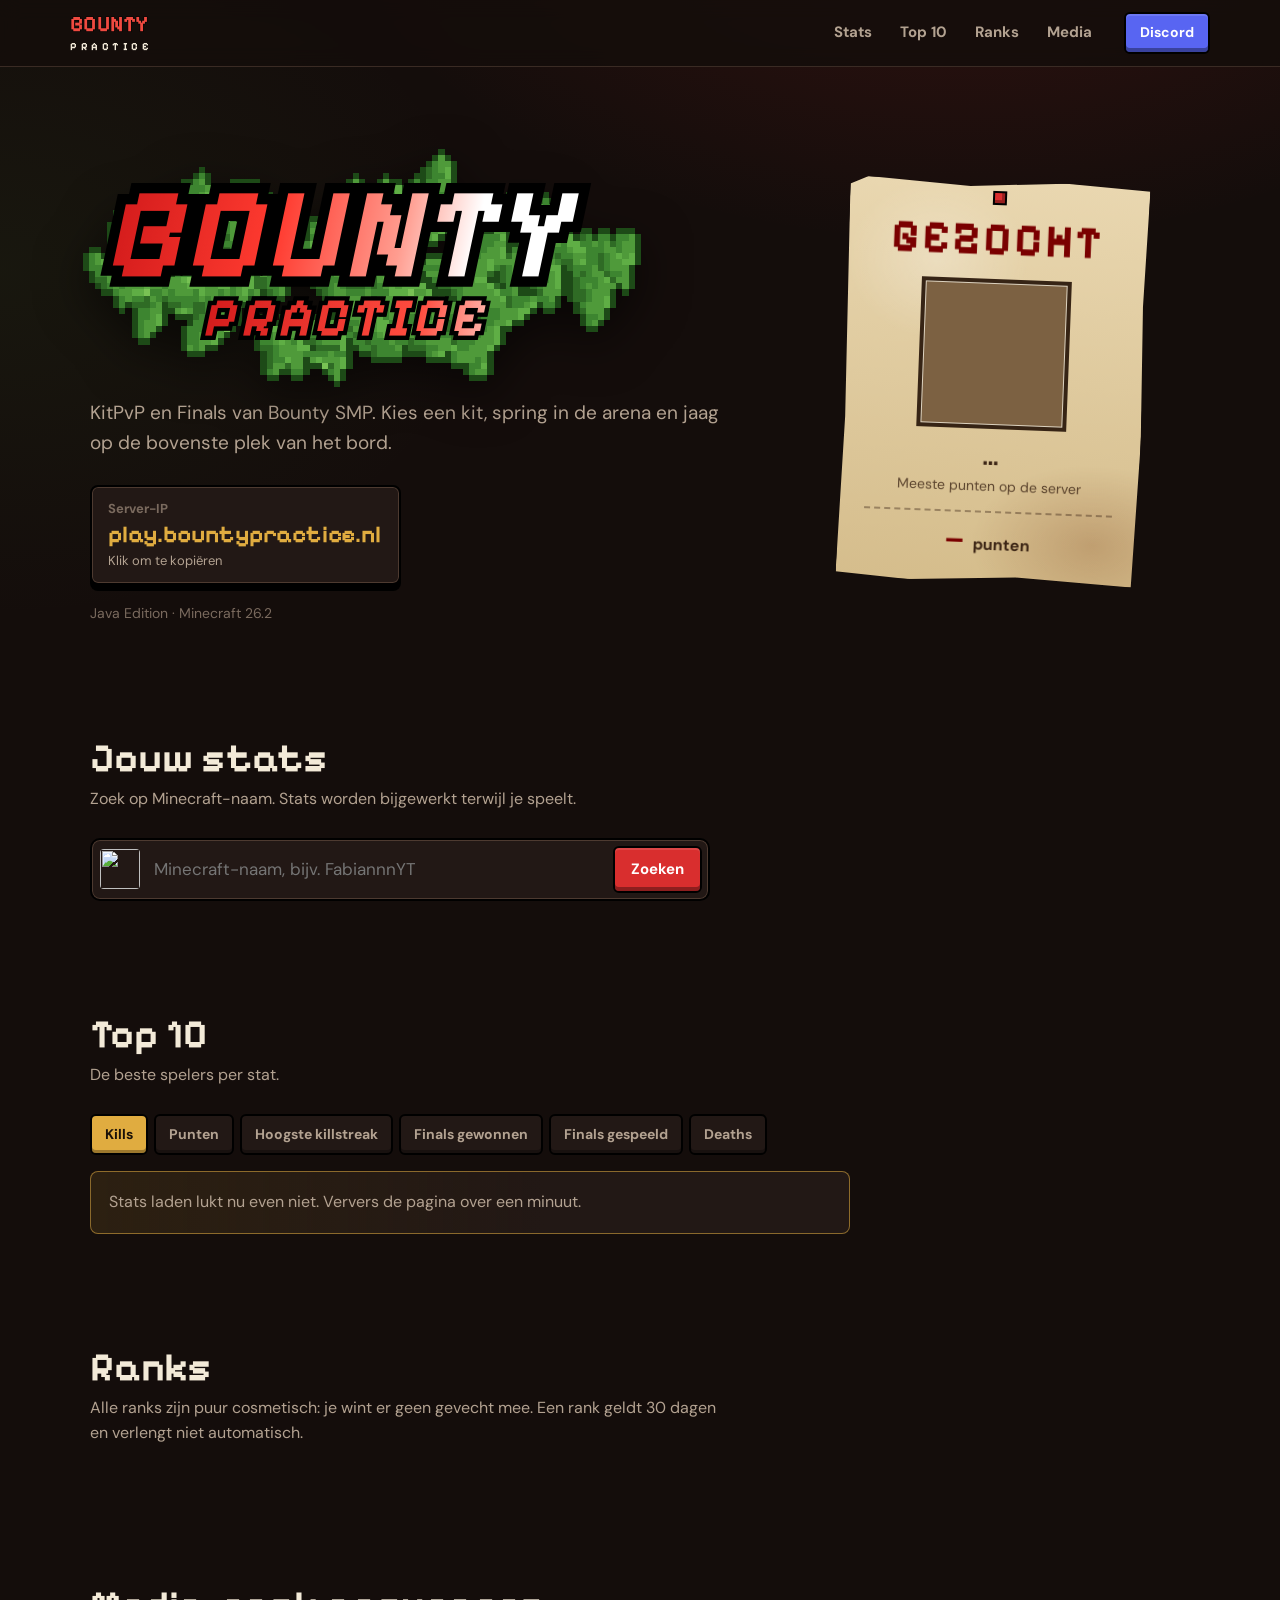
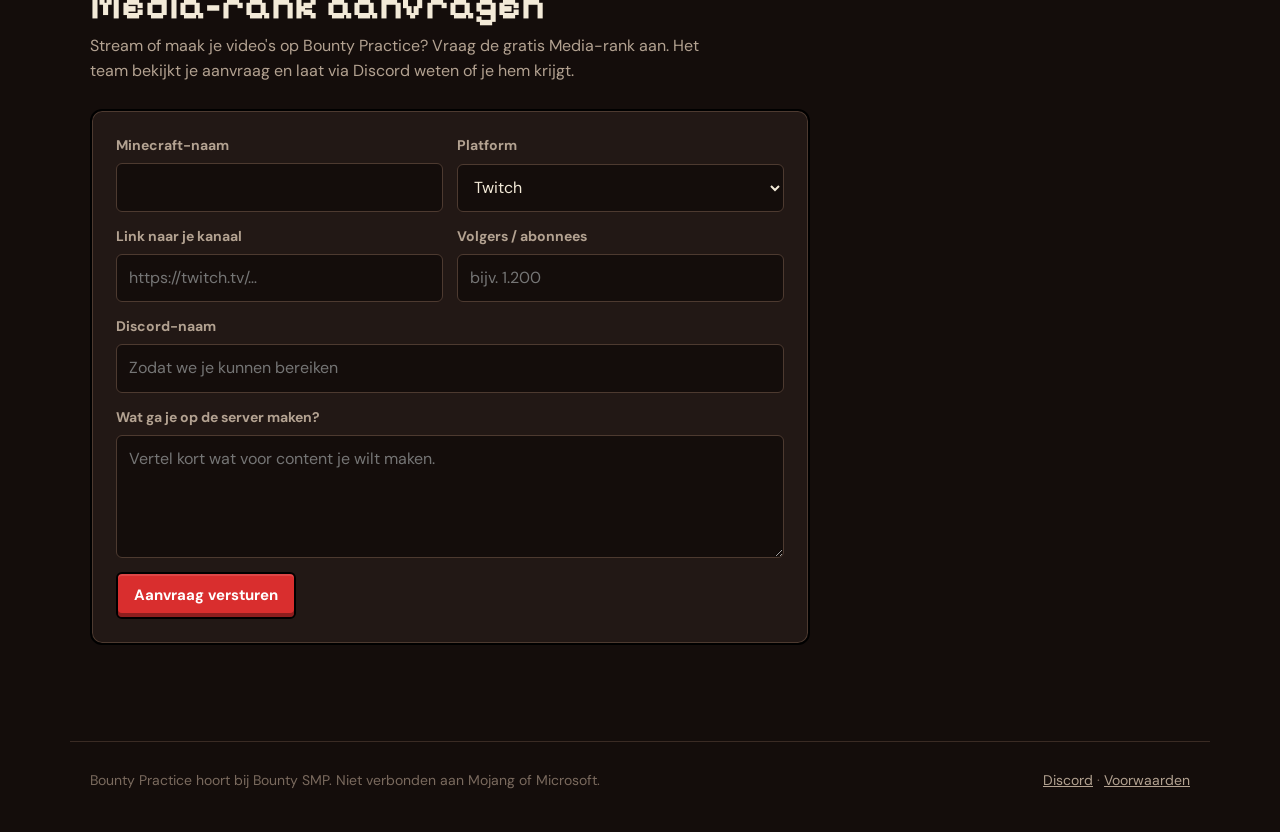
==== index.html @ 5143919d "Bounty Practice website: stats, top 10, ranks (Mollie), media-aanvraag Co-Authored-By: Claude Opus 5" ====
<!DOCTYPE html>
<html lang="nl">
<head>
<meta charset="utf-8">
<meta name="viewport" content="width=device-width, initial-scale=1">
<title>Bounty Practice – KitPvP & Finals</title>
<meta name="description" content="Bounty Practice: de KitPvP- en Finals-server van Bounty SMP. Bekijk je stats, de top 10 en steun de server met een rank.">
<link rel="icon" href="favicon.png">
<link rel="preconnect" href="https://fonts.googleapis.com">
<link rel="preconnect" href="https://fonts.gstatic.com" crossorigin>
<link rel="stylesheet" href="https://fonts.googleapis.com/css2?family=Pixelify+Sans:wght@500;700&family=DM+Sans:opsz,wght@9..40,400;9..40,500;9..40,700&display=swap">
<link rel="stylesheet" href="style.css">
</head>
<body>

<header class="nav">
  <a class="nav-brand" href="#top" aria-label="Bounty Practice, naar boven">
    <span class="mini-logo">Bounty<small>Practice</small></span>
  </a>
  <nav class="nav-links" aria-label="Hoofdmenu">
    <a href="#stats">Stats</a>
    <a href="#top10">Top 10</a>
    <a href="#ranks">Ranks</a>
    <a href="#media">Media</a>
  </nav>
  <a class="btn btn-discord" data-discord href="#" target="_blank" rel="noopener">Discord</a>
</header>

<main id="top">

  <!-- ===== Hero ===== -->
  <section class="hero">
    <div class="hero-text">
      <h1 class="logo" aria-label="Bounty Practice">
        <span class="logo-main"><span class="ls">Bounty</span><span class="lf">Bounty</span></span>
        <span class="logo-sub"><span class="ls">Practice</span><span class="lf">Practice</span></span>
      </h1>
      <p class="lead">KitPvP en Finals van Bounty SMP. Kies een kit, spring in de arena en jaag op de bovenste plek van het bord.</p>

      <div class="ip-row">
        <button class="ip" type="button" data-copy-ip>
          <span class="ip-label">Server-IP</span>
          <span class="ip-value" data-ip>play.bountypractice.nl</span>
          <span class="ip-hint" data-ip-hint>Klik om te kopiëren</span>
        </button>
        <div class="online" data-online hidden><i></i><span></span></div>
      </div>
      <p class="version">Java Edition · Minecraft 26.2</p>
    </div>

    <!-- Gezocht-poster: de nummer 1 op punten -->
    <a class="poster" href="#stats" data-poster aria-label="Nummer 1 op punten">
      <span class="poster-pin" aria-hidden="true"></span>
      <span class="poster-title">Gezocht</span>
      <img class="poster-face" data-poster-face alt="" width="160" height="160">
      <span class="poster-name" data-poster-name>…</span>
      <span class="poster-why">Meeste punten op de server</span>
      <span class="poster-reward"><b data-poster-points>–</b> punten</span>
    </a>
  </section>

  <!-- ===== Stats zoeken ===== -->
  <section class="block" id="stats">
    <div class="block-head">
      <h2>Jouw stats</h2>
      <p>Zoek op Minecraft-naam. Stats worden bijgewerkt terwijl je speelt.</p>
    </div>
    <form class="search" data-search role="search">
      <label class="sr" for="q">Minecraft-naam</label>
      <img class="search-face" data-search-face src="https://mc-heads.net/avatar/MHF_Steve/48" alt="" width="40" height="40">
      <input id="q" name="q" autocomplete="off" spellcheck="false" maxlength="16" placeholder="Minecraft-naam, bijv. FabiannnYT" list="names">
      <datalist id="names"></datalist>
      <button class="btn btn-red" type="submit">Zoeken</button>
    </form>
    <div class="profile" data-profile hidden></div>
  </section>

  <!-- ===== Top 10 ===== -->
  <section class="block" id="top10">
    <div class="block-head">
      <h2>Top 10</h2>
      <p>De beste spelers per stat.</p>
    </div>
    <div class="tabs" role="tablist" aria-label="Kies een stat" data-tabs></div>
    <ol class="board" data-board aria-live="polite"></ol>
  </section>

  <!-- ===== Ranks ===== -->
  <section class="block" id="ranks">
    <div class="block-head">
      <h2>Ranks</h2>
      <p>Alle ranks zijn puur cosmetisch: je wint er geen gevecht mee. Een rank geldt 30 dagen en verlengt niet automatisch.</p>
    </div>
    <div class="ranks" data-ranks></div>
  </section>

  <!-- ===== Media ===== -->
  <section class="block media" id="media">
    <div class="block-head">
      <h2>Media-rank aanvragen</h2>
      <p>Stream of maak je video's op Bounty Practice? Vraag de gratis Media-rank aan. Het team bekijkt je aanvraag en laat via Discord weten of je hem krijgt.</p>
    </div>
    <form class="form" data-media novalidate>
      <div class="row">
        <label>Minecraft-naam<input name="mc_name" required maxlength="16" pattern="[A-Za-z0-9_]{3,16}" autocomplete="off"></label>
        <label>Platform
          <select name="platform" required>
            <option>Twitch</option><option>YouTube</option><option>TikTok</option><option>Kick</option><option>Anders</option>
          </select>
        </label>
      </div>
      <div class="row">
        <label>Link naar je kanaal<input name="channel_url" type="url" required placeholder="https://twitch.tv/…"></label>
        <label>Volgers / abonnees<input name="followers" maxlength="40" placeholder="bijv. 1.200"></label>
      </div>
      <label>Discord-naam<input name="discord" maxlength="60" placeholder="Zodat we je kunnen bereiken"></label>
      <label>Wat ga je op de server maken?<textarea name="motivation" rows="4" maxlength="1500" placeholder="Vertel kort wat voor content je wilt maken."></textarea></label>
      <div class="form-foot">
        <button class="btn btn-red" type="submit">Aanvraag versturen</button>
        <p class="form-msg" data-media-msg role="status"></p>
      </div>
    </form>
  </section>

</main>

<footer class="foot">
  <p>Bounty Practice hoort bij Bounty SMP. Niet verbonden aan Mojang of Microsoft.</p>
  <p><a data-discord href="#" target="_blank" rel="noopener">Discord</a> · <a href="voorwaarden.html">Voorwaarden</a></p>
</footer>

<!-- Koop-venster -->
<dialog class="buy" data-buy>
  <form method="dialog" class="buy-inner" data-buy-form>
    <button class="x" value="cancel" aria-label="Sluiten" formnovalidate>×</button>
    <p class="buy-rank" data-buy-rank></p>
    <p class="buy-price" data-buy-price></p>
    <label>Je Minecraft-naam
      <input name="mc" required maxlength="16" pattern="[A-Za-z0-9_]{3,16}" autocomplete="off" spellcheck="false">
    </label>
    <img class="buy-face" data-buy-face alt="" width="64" height="64">
    <label class="check"><input type="checkbox" name="ok" required> Ik ga akkoord met de <a href="voorwaarden.html" target="_blank">voorwaarden</a></label>
    <button class="btn btn-red wide" type="submit" value="pay" data-buy-go>Betalen</button>
    <p class="form-msg" data-buy-msg role="status"></p>
    <p class="buy-note">Je betaalt veilig via Mollie (iDEAL, Bancontact, creditcard of PayPal). Je rank komt binnen een paar minuten in-game.</p>
  </form>
</dialog>

<script src="config.js"></script>
<script src="app.js"></script>
</body>
</html>
---- style.css ----
:root{
  --night:#140d0b; --night2:#1b1210; --panel:#221815; --panel2:#2b1f1b; --line:#3a2b24; --line2:#4d3a30;
  --bone:#f3ead8; --muted:#b3a291; --faint:#7a6a5e;
  --blood:#d92e2e; --blood2:#ef4a40; --deep:#7a0000;
  --gold:#e0ac40; --leaf:#4f9a3a; --leaf2:#2f6b25;
  --parch:#e9d7b0; --parch2:#d5bd8c; --ink:#3b2414;
  --f-pix:"Pixelify Sans",ui-monospace,monospace; --f:"DM Sans",system-ui,sans-serif;
}
*{box-sizing:border-box}
html{scroll-behavior:smooth;scroll-padding-top:80px}
@media (prefers-reduced-motion:reduce){html{scroll-behavior:auto}*{animation:none!important;transition:none!important}}
body{margin:0;background:var(--night);color:var(--bone);font:16px/1.55 var(--f);
  background-image:
    radial-gradient(900px 520px at 75% -120px,rgba(217,46,46,.16),transparent 70%),
    radial-gradient(700px 500px at 0% 30%,rgba(79,154,58,.07),transparent 70%);
  background-attachment:fixed}
a{color:inherit}
img{display:block}
button,input,select,textarea{font:inherit;color:inherit}
button{cursor:pointer}
:focus-visible{outline:2px solid var(--gold);outline-offset:3px}
.sr{position:absolute;width:1px;height:1px;overflow:hidden;clip:rect(0 0 0 0)}
[hidden]{display:none!important}

/* ---------- Knoppen ---------- */
.btn{display:inline-flex;align-items:center;justify-content:center;gap:8px;border:2px solid #000;border-radius:6px;padding:10px 16px;font-weight:700;font-size:15px;text-decoration:none;background:var(--panel2);box-shadow:inset 0 -4px 0 rgba(0,0,0,.35),inset 0 2px 0 rgba(255,255,255,.12);transition:filter .12s,transform .05s}
.btn:hover{filter:brightness(1.12)}
.btn:active{transform:translateY(2px);box-shadow:inset 0 -2px 0 rgba(0,0,0,.35)}
.btn:disabled{opacity:.55;cursor:default;filter:none}
.btn-red{background:var(--blood);color:#fff}
.btn-discord{background:#5865f2;color:#fff;padding:8px 14px;font-size:14px}
.btn.wide{width:100%}

/* ---------- Navigatie ---------- */
.nav{position:sticky;top:0;z-index:20;display:flex;align-items:center;gap:20px;padding:12px max(20px,calc((100vw - 1140px)/2));background:rgba(20,13,11,.86);backdrop-filter:blur(10px);border-bottom:1px solid var(--line)}
.nav-brand{text-decoration:none;margin-right:auto}
.mini-logo{font:700 22px/1 var(--f-pix);text-transform:uppercase;color:var(--blood2);letter-spacing:.02em;-webkit-text-stroke:1px #000;paint-order:stroke}
.mini-logo small{display:block;font-size:11px;color:var(--bone);letter-spacing:.32em;margin-top:2px;-webkit-text-stroke:0}
.mini-logo-img{height:38px;width:auto;image-rendering:pixelated}
.nav-links{display:flex;gap:4px}
.nav-links a{text-decoration:none;color:var(--muted);font-weight:700;font-size:15px;padding:8px 12px;border-radius:6px}
.nav-links a:hover{color:var(--bone);background:var(--panel)}
@media (max-width:680px){.nav-links{display:none}}

/* ---------- Hero ---------- */
.hero{max-width:1140px;margin:0 auto;padding:72px 20px 56px;display:grid;grid-template-columns:1.25fr .75fr;gap:48px;align-items:center}
@media (max-width:860px){.hero{grid-template-columns:1fr;padding-top:40px}}

.logo{position:relative;display:inline-block;margin:10px 0 26px;padding:28px 40px 30px 22px;line-height:.9;isolation:isolate}
.logo-img{max-width:min(100%,560px);height:auto;filter:drop-shadow(0 18px 40px rgba(217,46,46,.25))}
.logo::before{content:"";position:absolute;inset:-4% -5% -8% -6%;z-index:-2;background:url(bush.svg) no-repeat center/100% 100%;image-rendering:pixelated;filter:drop-shadow(0 14px 24px rgba(0,0,0,.55))}
.logo-main,.logo-sub{display:grid;font-family:var(--f-pix);font-weight:700;text-transform:uppercase;transform:skewX(-12deg)}
.logo-main>span,.logo-sub>span{grid-area:1/1}
.logo-main{font-size:clamp(64px,11vw,128px);letter-spacing:.02em}
.logo-sub{font-size:clamp(28px,4.6vw,54px);letter-spacing:.08em;margin:2px 0 0 20%;width:max-content}
.logo .ls{color:#000;-webkit-text-stroke:.16em #000;text-shadow:.07em .07em 0 #000}
.logo .lf{background:linear-gradient(90deg,#d41c1c 0%,#ff3b30 35%,#ff9d90 62%,#ffffff 78%);-webkit-background-clip:text;background-clip:text;color:transparent}
.logo-sub .lf{background:linear-gradient(90deg,#d41c1c,#ff4d40 75%,#ffb8ae);-webkit-background-clip:text;background-clip:text}
@media (max-width:520px){.logo{padding:20px 22px 22px 12px}}

.lead{font-size:19px;color:var(--muted);max-width:34em;margin:0 0 28px}

.ip-row{display:flex;align-items:center;gap:18px;flex-wrap:wrap}
.ip{display:grid;grid-template-columns:auto;text-align:left;gap:2px;background:var(--panel);border:2px solid #000;border-radius:8px;padding:12px 18px 12px 16px;box-shadow:inset 0 0 0 1px var(--line2),0 6px 0 #000;transition:transform .08s}
.ip:hover{transform:translateY(-2px)}
.ip:active{transform:translateY(2px)}
.ip-label{font-size:13px;color:var(--faint);font-weight:700}
.ip-value{font:700 24px/1.15 var(--f-pix);color:var(--gold)}
.ip-hint{font-size:13px;color:var(--muted)}
.ip.copied .ip-hint{color:#7fd36b}
.online{display:flex;align-items:center;gap:8px;color:var(--muted);font-weight:500}
.online i{width:10px;height:10px;background:#5fd35a;box-shadow:0 0 0 3px rgba(95,211,90,.2)}
.version{margin:18px 0 0;font-size:14px;color:var(--faint)}

/* Gezocht-poster: het ene opvallende element */
.poster{position:relative;justify-self:center;width:min(100%,300px);display:flex;flex-direction:column;align-items:center;text-decoration:none;color:var(--ink);
  padding:30px 26px 24px;background:
    radial-gradient(closest-side at 30% 20%,rgba(255,255,255,.25),transparent),
    radial-gradient(120px 80px at 85% 90%,rgba(122,60,20,.25),transparent),
    linear-gradient(var(--parch),var(--parch2));
  clip-path:polygon(0 2%,6% 0,40% 1.5%,72% 0,100% 1.2%,99% 30%,100% 64%,98.5% 100%,60% 98.6%,24% 100%,0 98.8%,1.2% 60%);
  transform:rotate(2.2deg);filter:drop-shadow(0 22px 30px rgba(0,0,0,.55));transition:transform .25s}
.poster:hover{transform:rotate(0deg) scale(1.02)}
.poster-pin{position:absolute;top:10px;width:14px;height:14px;background:var(--blood);border:2px solid #000;box-shadow:inset -3px -3px 0 rgba(0,0,0,.3)}
.poster-title{font:700 46px/1 var(--f-pix);text-transform:uppercase;letter-spacing:.06em;color:var(--deep);margin-top:6px}
.poster-face{width:150px;height:150px;margin:16px 0 14px;image-rendering:pixelated;border:4px solid var(--ink);background:#7a5a3a;filter:sepia(.35) contrast(1.05)}
.poster-name{font:700 26px/1.1 var(--f-pix);text-align:center;word-break:break-all}
.poster-why{font-size:14px;margin-top:4px;opacity:.8}
.poster-reward{margin-top:14px;padding-top:12px;border-top:2px dashed rgba(59,36,20,.4);width:100%;text-align:center;font-weight:700}
.poster-reward b{font:700 30px/1 var(--f-pix);color:var(--deep);margin-right:4px}

/* ---------- Secties ---------- */
.block{max-width:1140px;margin:0 auto;padding:56px 20px}
.block-head{max-width:640px;margin-bottom:26px}
.block-head h2{font:700 40px/1.05 var(--f-pix);margin:0 0 8px}
.block-head p{margin:0;color:var(--muted)}

/* Zoeken */
.search{display:flex;align-items:center;gap:10px;max-width:620px;background:var(--panel);border:2px solid #000;border-radius:10px;padding:6px 6px 6px 8px;box-shadow:inset 0 0 0 1px var(--line2)}
.search:focus-within{box-shadow:inset 0 0 0 1px var(--gold)}
.search-face{width:40px;height:40px;image-rendering:pixelated;border-radius:4px}
.search input{flex:1;min-width:0;border:0;background:none;outline:none;font-size:17px;padding:10px 4px}

/* Profiel */
.profile{margin-top:22px;display:grid;grid-template-columns:auto 1fr;gap:28px;background:linear-gradient(var(--panel2),var(--panel));border:2px solid #000;border-radius:12px;padding:26px;box-shadow:inset 0 0 0 1px var(--line2)}
@media (max-width:640px){.profile{grid-template-columns:1fr;justify-items:center;text-align:center}}
.profile-body{width:120px;height:auto;image-rendering:pixelated;filter:drop-shadow(0 10px 18px rgba(0,0,0,.5))}
.profile h3{font:700 34px/1.1 var(--f-pix);margin:0}
.profile-meta{color:var(--muted);font-size:14px;margin:4px 0 18px}
.rank-tag{display:inline-block;font:700 14px/1 var(--f-pix);padding:5px 8px;border:2px solid #000;border-radius:4px;color:#000;margin-left:8px;vertical-align:middle}
.stat-grid{display:grid;grid-template-columns:repeat(auto-fill,minmax(150px,1fr));gap:10px}
.stat{background:var(--night2);border:1px solid var(--line);border-radius:8px;padding:12px 14px}
.stat b{display:block;font:700 28px/1.1 var(--f-pix);color:var(--bone)}
.stat span{font-size:13.5px;color:var(--muted)}
.stat.hl b{color:var(--gold)}
.notfound{margin-top:18px;color:var(--muted)}

/* Top 10 */
.tabs{display:flex;flex-wrap:wrap;gap:6px;margin-bottom:16px}
.tab{border:2px solid #000;background:var(--panel);color:var(--muted);border-radius:6px;padding:8px 13px;font-weight:700;font-size:14px;box-shadow:inset 0 -3px 0 rgba(0,0,0,.3)}
.tab[aria-selected="true"]{background:var(--gold);color:#1a1108}
.board{list-style:none;margin:0;padding:0;display:grid;gap:6px;max-width:760px}
.board li{display:grid;grid-template-columns:44px 40px 1fr auto;align-items:center;gap:14px;background:var(--panel);border:1px solid var(--line);border-radius:8px;padding:8px 16px 8px 10px;cursor:pointer}
.board li:hover{border-color:var(--line2);background:var(--panel2)}
.board .pos{font:700 22px/1 var(--f-pix);text-align:center;color:var(--faint)}
.board li:nth-child(1) .pos{color:var(--gold)}
.board li:nth-child(2) .pos{color:#c9c9c9}
.board li:nth-child(3) .pos{color:#c6814a}
.board li:nth-child(1){border-color:rgba(224,172,64,.55);background:linear-gradient(90deg,rgba(224,172,64,.12),var(--panel) 60%)}
.board img{width:40px;height:40px;image-rendering:pixelated;border-radius:4px}
.board .nm{font-weight:700;overflow:hidden;text-overflow:ellipsis;white-space:nowrap}
.board .val{font:700 22px/1 var(--f-pix);color:var(--bone)}
.board .empty{display:block;cursor:default;color:var(--muted);padding:18px}

/* Ranks */
.ranks{display:grid;grid-template-columns:repeat(auto-fit,minmax(210px,1fr));gap:14px}
.rank{--c:var(--gold);position:relative;display:flex;flex-direction:column;background:var(--panel);border:2px solid #000;border-radius:10px;padding:20px 18px 18px;box-shadow:inset 0 4px 0 var(--c),inset 0 0 0 1px var(--line2)}
.rank h3{font:700 28px/1 var(--f-pix);margin:4px 0 6px;color:var(--c)}
.rank .price{font-weight:700;margin-bottom:14px}
.rank .price b{font:700 30px/1 var(--f-pix);color:var(--bone)}
.rank .price small{color:var(--muted);font-weight:500}
.rank ul{list-style:none;padding:0;margin:0 0 18px;display:grid;gap:7px;font-size:14.5px;color:var(--muted);flex:1}
.rank li{padding-left:18px;position:relative}
.rank li::before{content:"";position:absolute;left:0;top:.55em;width:7px;height:7px;background:var(--c)}
.rank .btn{width:100%}
.rank.free .btn{background:var(--panel2);color:var(--bone)}

/* Formulier */
.form{max-width:720px;display:grid;gap:14px;background:var(--panel);border:2px solid #000;border-radius:12px;padding:24px;box-shadow:inset 0 0 0 1px var(--line2)}
.form .row{display:grid;grid-template-columns:1fr 1fr;gap:14px}
@media (max-width:600px){.form .row{grid-template-columns:1fr}}
.form label,.buy label{display:grid;gap:6px;font-weight:700;font-size:14px;color:var(--muted)}
.form input,.form select,.form textarea,.buy input:not([type=checkbox]){width:100%;background:var(--night);border:1px solid var(--line2);border-radius:6px;padding:11px 12px;font-weight:400;font-size:16px;color:var(--bone);outline:none}
.form input:focus,.form select:focus,.form textarea:focus,.buy input:focus{border-color:var(--gold)}
.form textarea{resize:vertical}
.form-foot{display:flex;align-items:center;gap:16px;flex-wrap:wrap}
.form-msg{margin:0;font-size:14.5px;color:var(--muted)}
.form-msg.ok{color:#7fd36b}
.form-msg.bad{color:#ff8a7a}

/* Koop-venster */
.buy{border:0;padding:0;background:none;color:var(--bone);max-width:400px;width:calc(100% - 32px)}
.buy::backdrop{background:rgba(10,6,5,.75);backdrop-filter:blur(3px)}
.buy-inner{position:relative;display:grid;gap:14px;background:linear-gradient(var(--panel2),var(--panel));border:2px solid #000;border-radius:12px;padding:26px 24px 20px;box-shadow:inset 0 4px 0 var(--c,var(--gold)),0 30px 80px rgba(0,0,0,.6)}
.buy .x{position:absolute;top:8px;right:10px;border:0;background:none;font-size:28px;color:var(--muted);line-height:1;padding:4px 8px}
.buy-rank{font:700 32px/1 var(--f-pix);margin:0;color:var(--c,var(--gold))}
.buy-price{margin:-6px 0 0;color:var(--muted)}
.buy-face{width:64px;height:64px;image-rendering:pixelated;justify-self:center;border-radius:4px}
.buy .check{display:flex;align-items:center;gap:8px;font-weight:500}
.buy .check a{color:var(--gold)}
.buy-note{margin:0;font-size:13px;color:var(--faint)}

/* Footer */
.foot{max-width:1140px;margin:40px auto 0;padding:28px 20px 40px;border-top:1px solid var(--line);color:var(--faint);font-size:14px;display:flex;justify-content:space-between;gap:12px;flex-wrap:wrap}
.foot p{margin:0}
.foot a{color:var(--muted)}

/* Losse pagina's */
.page{max-width:680px;margin:0 auto;padding:60px 20px}
.page h1{font:700 44px/1.05 var(--f-pix);margin:0 0 14px}
.page h2{font:700 24px/1.2 var(--f-pix);margin:28px 0 8px}
.page p,.page li{color:var(--muted)}
.result{background:var(--panel);border:2px solid #000;border-radius:12px;padding:26px;box-shadow:inset 0 0 0 1px var(--line2);text-align:center}
.result img{margin:0 auto 14px;image-rendering:pixelated}

/* Cijfers in DM Sans: leesbaarder dan pixelcijfers (5/S, 2/Z) */
.board .val,.stat b,.poster-reward b,.rank .price b{font-family:var(--f);font-weight:700;font-variant-numeric:tabular-nums;letter-spacing:-.01em}
.board .val{font-size:20px}
.stat b{font-size:26px}
.ranks{grid-template-columns:repeat(auto-fit,minmax(200px,1fr))}
.rank .price small{display:block;margin-top:4px}
.rank ul{align-content:start}
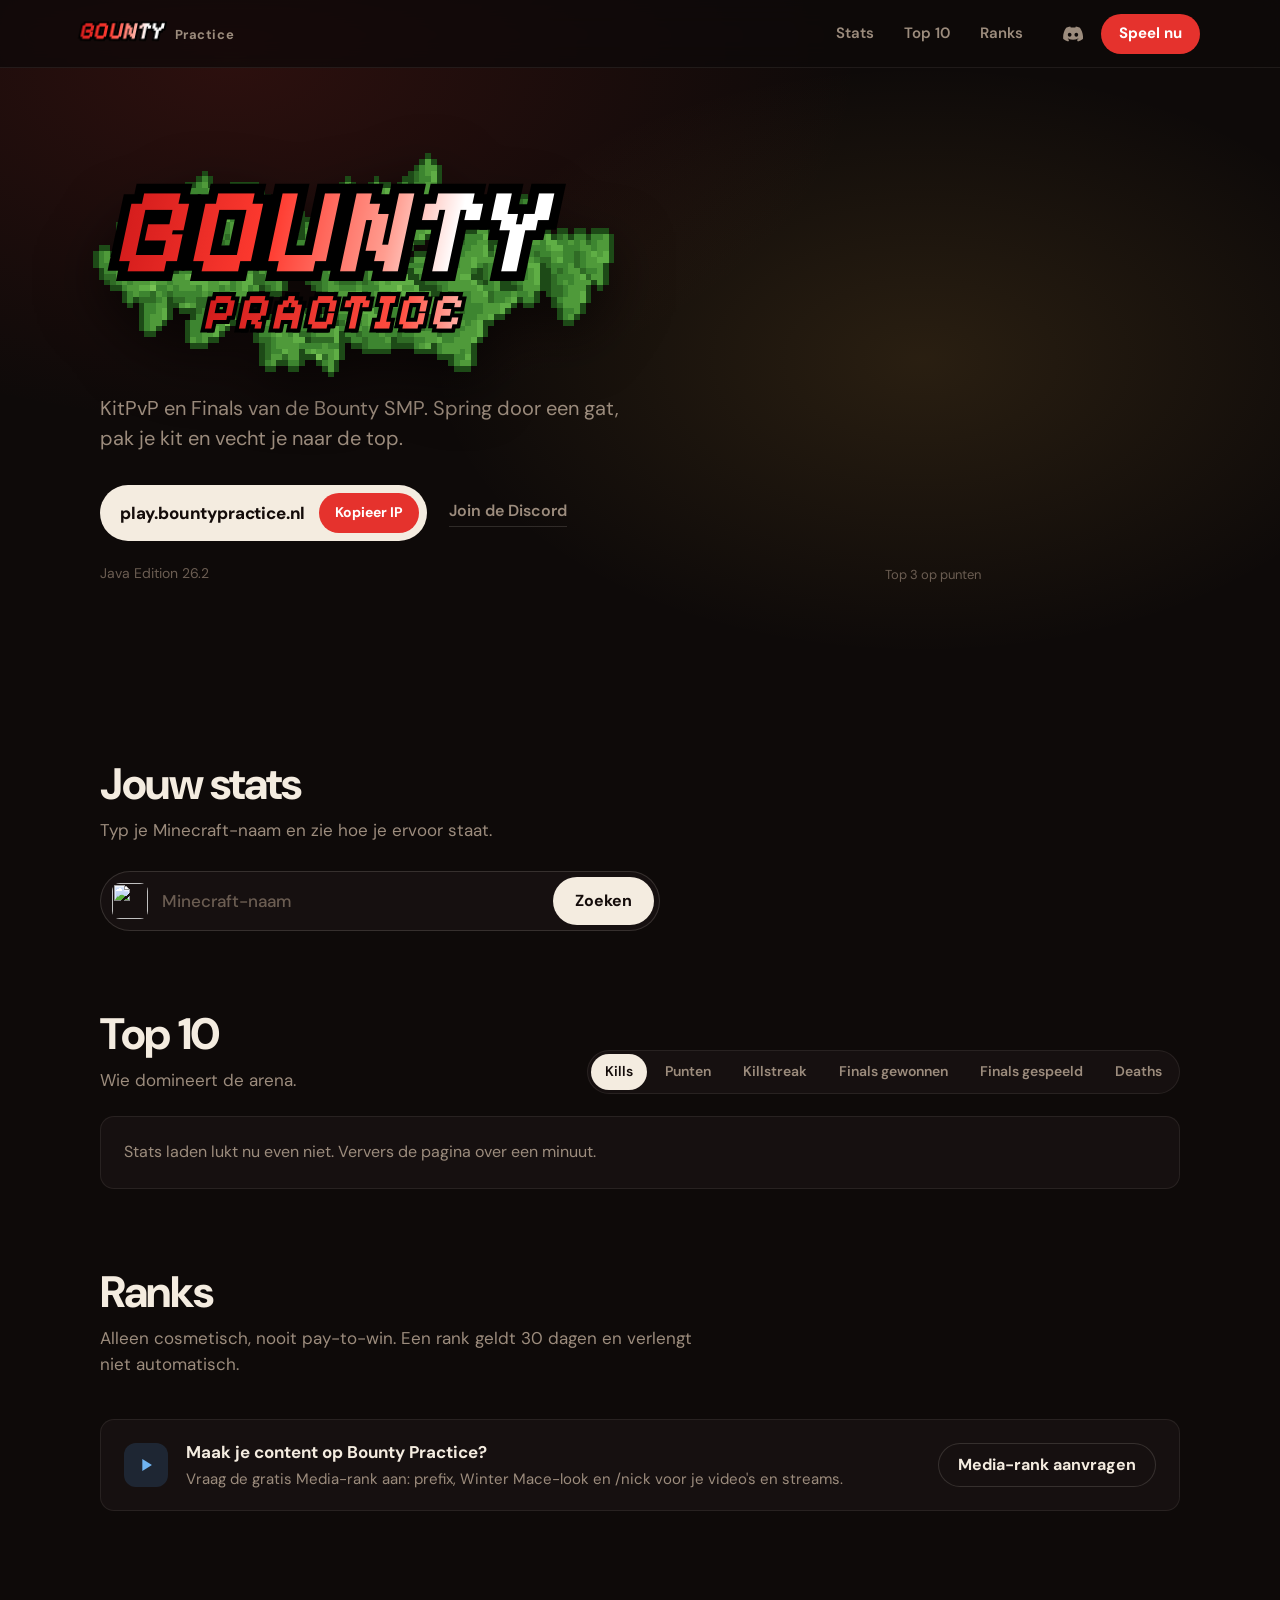
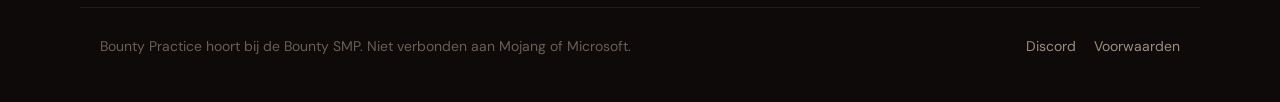
==== commit 9ddf0519: "Rework: clean look, top 3-podium, doelwit en welkom terug Co-Authored-By: Claude Opus 5.5 <noreply@a" ====
--- a/index.html
+++ b/index.html
@@ -5,144 +5,146 @@
 <meta name="viewport" content="width=device-width, initial-scale=1">
 <title>Bounty Practice – KitPvP & Finals</title>
 <meta name="description" content="Bounty Practice: de KitPvP- en Finals-server van Bounty SMP. Bekijk je stats, de top 10 en steun de server met een rank.">
+<meta name="theme-color" content="#0e0a09">
 <link rel="icon" href="favicon.png">
 <link rel="preconnect" href="https://fonts.googleapis.com">
 <link rel="preconnect" href="https://fonts.gstatic.com" crossorigin>
-<link rel="stylesheet" href="https://fonts.googleapis.com/css2?family=Pixelify+Sans:wght@500;700&family=DM+Sans:opsz,wght@9..40,400;9..40,500;9..40,700&display=swap">
+<link rel="stylesheet" href="https://fonts.googleapis.com/css2?family=Pixelify+Sans:wght@700&family=DM+Sans:opsz,wght@9..40,400;9..40,500;9..40,600;9..40,700;9..40,800&display=swap">
 <link rel="stylesheet" href="style.css">
 </head>
 <body>
 
 <header class="nav">
   <a class="nav-brand" href="#top" aria-label="Bounty Practice, naar boven">
-    <span class="mini-logo">Bounty<small>Practice</small></span>
+    <span class="wordmark"><span class="ls">Bounty</span><span class="lf">Bounty</span></span>
+    <span class="nav-sub">Practice</span>
   </a>
   <nav class="nav-links" aria-label="Hoofdmenu">
     <a href="#stats">Stats</a>
     <a href="#top10">Top 10</a>
     <a href="#ranks">Ranks</a>
-    <a href="#media">Media</a>
   </nav>
-  <a class="btn btn-discord" data-discord href="#" target="_blank" rel="noopener">Discord</a>
+  <a class="nav-discord" data-discord href="#" target="_blank" rel="noopener" aria-label="Discord">
+    <svg viewBox="0 0 24 24" width="20" height="20" aria-hidden="true"><path fill="currentColor" d="M20.3 4.4A19.6 19.6 0 0 0 15.4 3l-.6 1.3a18 18 0 0 0-5.5 0L8.7 3a19.6 19.6 0 0 0-4.9 1.5C.7 9.1-.2 13.6.3 18a19.8 19.8 0 0 0 6 3l1.3-2.1a12.8 12.8 0 0 1-2-1l.5-.4a14 14 0 0 0 12 0l.5.4-2 1 1.3 2.1a19.7 19.7 0 0 0 6-3c.6-5.1-.9-9.6-3.6-13.6ZM8 15.3c-1.2 0-2.2-1.1-2.2-2.4S6.8 10.5 8 10.5s2.2 1.1 2.2 2.4-1 2.4-2.2 2.4Zm8 0c-1.2 0-2.2-1.1-2.2-2.4s1-2.4 2.2-2.4 2.2 1.1 2.2 2.4-1 2.4-2.2 2.4Z"/></svg>
+  </a>
+  <button class="nav-play" type="button" data-copy-ip>Speel nu</button>
 </header>
 
 <main id="top">
 
-  <!-- ===== Hero ===== -->
+  <!-- Hero -->
   <section class="hero">
-    <div class="hero-text">
+    <div class="hero-copy">
+      <a class="welcome" data-welcome href="#stats" hidden></a>
       <h1 class="logo" aria-label="Bounty Practice">
         <span class="logo-main"><span class="ls">Bounty</span><span class="lf">Bounty</span></span>
         <span class="logo-sub"><span class="ls">Practice</span><span class="lf">Practice</span></span>
       </h1>
-      <p class="lead">KitPvP en Finals van Bounty SMP. Kies een kit, spring in de arena en jaag op de bovenste plek van het bord.</p>
-
-      <div class="ip-row">
+      <p class="lead">KitPvP en Finals van de Bounty SMP. Spring door een gat, pak je kit en vecht je naar de top.</p>
+      <div class="cta">
         <button class="ip" type="button" data-copy-ip>
-          <span class="ip-label">Server-IP</span>
           <span class="ip-value" data-ip>play.bountypractice.nl</span>
-          <span class="ip-hint" data-ip-hint>Klik om te kopiëren</span>
+          <span class="ip-action" data-ip-hint>Kopieer IP</span>
         </button>
-        <div class="online" data-online hidden><i></i><span></span></div>
+        <a class="link-discord" data-discord href="#" target="_blank" rel="noopener">Join de Discord</a>
       </div>
-      <p class="version">Java Edition · Minecraft 26.2</p>
+      <p class="meta"><span class="online" data-online hidden><i></i><span></span> ·</span> Java Edition 26.2</p>
     </div>
 
-    <!-- Gezocht-poster: de nummer 1 op punten -->
-    <a class="poster" href="#stats" data-poster aria-label="Nummer 1 op punten">
-      <span class="poster-pin" aria-hidden="true"></span>
-      <span class="poster-title">Gezocht</span>
-      <img class="poster-face" data-poster-face alt="" width="160" height="160">
-      <span class="poster-name" data-poster-name>…</span>
-      <span class="poster-why">Meeste punten op de server</span>
-      <span class="poster-reward"><b data-poster-points>–</b> punten</span>
-    </a>
+    <figure class="podium" aria-label="Top 3 op punten">
+      <ol data-podium></ol>
+      <figcaption>Top 3 op punten</figcaption>
+    </figure>
   </section>
 
-  <!-- ===== Stats zoeken ===== -->
-  <section class="block" id="stats">
-    <div class="block-head">
-      <h2>Jouw stats</h2>
-      <p>Zoek op Minecraft-naam. Stats worden bijgewerkt terwijl je speelt.</p>
-    </div>
+  <!-- Stats -->
+  <section class="section" id="stats">
+    <h2>Jouw stats</h2>
+    <p class="sub">Typ je Minecraft-naam en zie hoe je ervoor staat.</p>
     <form class="search" data-search role="search">
       <label class="sr" for="q">Minecraft-naam</label>
-      <img class="search-face" data-search-face src="https://mc-heads.net/avatar/MHF_Steve/48" alt="" width="40" height="40">
-      <input id="q" name="q" autocomplete="off" spellcheck="false" maxlength="16" placeholder="Minecraft-naam, bijv. FabiannnYT" list="names">
+      <img class="search-face" data-search-face src="https://mc-heads.net/avatar/MHF_Steve/48" alt="" width="36" height="36">
+      <input id="q" name="q" autocomplete="off" spellcheck="false" maxlength="16" placeholder="Minecraft-naam" list="names">
       <datalist id="names"></datalist>
-      <button class="btn btn-red" type="submit">Zoeken</button>
+      <button type="submit">Zoeken</button>
     </form>
     <div class="profile" data-profile hidden></div>
   </section>
 
-  <!-- ===== Top 10 ===== -->
-  <section class="block" id="top10">
-    <div class="block-head">
-      <h2>Top 10</h2>
-      <p>De beste spelers per stat.</p>
+  <!-- Top 10 -->
+  <section class="section" id="top10">
+    <div class="section-row">
+      <div>
+        <h2>Top 10</h2>
+        <p class="sub">Wie domineert de arena.</p>
+      </div>
+      <div class="seg" role="tablist" aria-label="Kies een stat" data-tabs></div>
     </div>
-    <div class="tabs" role="tablist" aria-label="Kies een stat" data-tabs></div>
     <ol class="board" data-board aria-live="polite"></ol>
   </section>
 
-  <!-- ===== Ranks ===== -->
-  <section class="block" id="ranks">
-    <div class="block-head">
-      <h2>Ranks</h2>
-      <p>Alle ranks zijn puur cosmetisch: je wint er geen gevecht mee. Een rank geldt 30 dagen en verlengt niet automatisch.</p>
+  <!-- Ranks -->
+  <section class="section" id="ranks">
+    <h2>Ranks</h2>
+    <p class="sub">Alleen cosmetisch, nooit pay-to-win. Een rank geldt 30 dagen en verlengt niet automatisch.</p>
+    <div class="ranks" data-ranks></div>
+
+    <div class="media-strip">
+      <span class="media-ico" aria-hidden="true"><svg viewBox="0 0 24 24" width="22" height="22"><path fill="currentColor" d="M8 5.5v13l10.5-6.5z"/></svg></span>
+      <div>
+        <h3>Maak je content op Bounty Practice?</h3>
+        <p>Vraag de gratis Media-rank aan: prefix, Winter Mace-look en /nick voor je video's en streams.</p>
+      </div>
+      <button class="btn-ghost" type="button" data-open-media>Media-rank aanvragen</button>
     </div>
-    <div class="ranks" data-ranks></div>
-  </section>
-
-  <!-- ===== Media ===== -->
-  <section class="block media" id="media">
-    <div class="block-head">
-      <h2>Media-rank aanvragen</h2>
-      <p>Stream of maak je video's op Bounty Practice? Vraag de gratis Media-rank aan. Het team bekijkt je aanvraag en laat via Discord weten of je hem krijgt.</p>
-    </div>
-    <form class="form" data-media novalidate>
-      <div class="row">
-        <label>Minecraft-naam<input name="mc_name" required maxlength="16" pattern="[A-Za-z0-9_]{3,16}" autocomplete="off"></label>
-        <label>Platform
-          <select name="platform" required>
-            <option>Twitch</option><option>YouTube</option><option>TikTok</option><option>Kick</option><option>Anders</option>
-          </select>
-        </label>
-      </div>
-      <div class="row">
-        <label>Link naar je kanaal<input name="channel_url" type="url" required placeholder="https://twitch.tv/…"></label>
-        <label>Volgers / abonnees<input name="followers" maxlength="40" placeholder="bijv. 1.200"></label>
-      </div>
-      <label>Discord-naam<input name="discord" maxlength="60" placeholder="Zodat we je kunnen bereiken"></label>
-      <label>Wat ga je op de server maken?<textarea name="motivation" rows="4" maxlength="1500" placeholder="Vertel kort wat voor content je wilt maken."></textarea></label>
-      <div class="form-foot">
-        <button class="btn btn-red" type="submit">Aanvraag versturen</button>
-        <p class="form-msg" data-media-msg role="status"></p>
-      </div>
-    </form>
   </section>
 
 </main>
 
 <footer class="foot">
-  <p>Bounty Practice hoort bij Bounty SMP. Niet verbonden aan Mojang of Microsoft.</p>
-  <p><a data-discord href="#" target="_blank" rel="noopener">Discord</a> · <a href="voorwaarden.html">Voorwaarden</a></p>
+  <span>Bounty Practice hoort bij de Bounty SMP. Niet verbonden aan Mojang of Microsoft.</span>
+  <span><a data-discord href="#" target="_blank" rel="noopener">Discord</a><a href="voorwaarden.html">Voorwaarden</a></span>
 </footer>
 
-<!-- Koop-venster -->
-<dialog class="buy" data-buy>
-  <form method="dialog" class="buy-inner" data-buy-form>
+<div class="toast" data-toast role="status" aria-live="polite"></div>
+
+<!-- Kopen -->
+<dialog class="sheet" data-buy>
+  <form method="dialog" class="sheet-inner" data-buy-form>
     <button class="x" value="cancel" aria-label="Sluiten" formnovalidate>×</button>
-    <p class="buy-rank" data-buy-rank></p>
-    <p class="buy-price" data-buy-price></p>
-    <label>Je Minecraft-naam
-      <input name="mc" required maxlength="16" pattern="[A-Za-z0-9_]{3,16}" autocomplete="off" spellcheck="false">
+    <p class="sheet-kicker" data-buy-price></p>
+    <h2 class="sheet-title" data-buy-rank></h2>
+    <label class="field">Minecraft-naam
+      <span class="field-row">
+        <img data-buy-face alt="" width="36" height="36">
+        <input name="mc" required maxlength="16" pattern="[A-Za-z0-9_]{3,16}" autocomplete="off" spellcheck="false" placeholder="Op deze naam komt de rank">
+      </span>
     </label>
-    <img class="buy-face" data-buy-face alt="" width="64" height="64">
     <label class="check"><input type="checkbox" name="ok" required> Ik ga akkoord met de <a href="voorwaarden.html" target="_blank">voorwaarden</a></label>
-    <button class="btn btn-red wide" type="submit" value="pay" data-buy-go>Betalen</button>
-    <p class="form-msg" data-buy-msg role="status"></p>
-    <p class="buy-note">Je betaalt veilig via Mollie (iDEAL, Bancontact, creditcard of PayPal). Je rank komt binnen een paar minuten in-game.</p>
+    <button class="btn" type="submit" value="pay" data-buy-go>Betalen</button>
+    <p class="msg" data-buy-msg role="status"></p>
+    <p class="fine">Veilig betalen via Mollie met iDEAL, Bancontact, creditcard of PayPal. Je rank staat binnen een paar minuten klaar in-game.</p>
+  </form>
+</dialog>
+
+<!-- Media-aanvraag -->
+<dialog class="sheet" data-media-dlg>
+  <form class="sheet-inner" data-media novalidate>
+    <button class="x" type="button" data-close aria-label="Sluiten">×</button>
+    <p class="sheet-kicker">Gratis, op aanvraag</p>
+    <h2 class="sheet-title">Media-rank aanvragen</h2>
+    <label class="field">Minecraft-naam<input name="mc_name" required maxlength="16" autocomplete="off"></label>
+    <div class="two">
+      <label class="field">Platform
+        <select name="platform"><option>Twitch</option><option>YouTube</option><option>TikTok</option><option>Kick</option><option>Anders</option></select>
+      </label>
+      <label class="field">Volgers<input name="followers" maxlength="40" placeholder="bijv. 1.200"></label>
+    </div>
+    <label class="field">Link naar je kanaal<input name="channel_url" type="url" required placeholder="https://twitch.tv/…"></label>
+    <label class="field">Discord-naam<input name="discord" maxlength="60" placeholder="Hier laten we je weten of het gelukt is"></label>
+    <label class="field">Wat ga je maken?<textarea name="motivation" rows="3" maxlength="1500"></textarea></label>
+    <button class="btn" type="submit">Aanvraag versturen</button>
+    <p class="msg" data-media-msg role="status"></p>
   </form>
 </dialog>
 
--- a/style.css
+++ b/style.css
@@ -1,192 +1,225 @@
 :root{
-  --night:#140d0b; --night2:#1b1210; --panel:#221815; --panel2:#2b1f1b; --line:#3a2b24; --line2:#4d3a30;
-  --bone:#f3ead8; --muted:#b3a291; --faint:#7a6a5e;
-  --blood:#d92e2e; --blood2:#ef4a40; --deep:#7a0000;
-  --gold:#e0ac40; --leaf:#4f9a3a; --leaf2:#2f6b25;
-  --parch:#e9d7b0; --parch2:#d5bd8c; --ink:#3b2414;
-  --f-pix:"Pixelify Sans",ui-monospace,monospace; --f:"DM Sans",system-ui,sans-serif;
+  --bg:#0e0a09; --s1:#161010; --s2:#1e1716; --line:rgba(244,236,224,.08); --line2:rgba(244,236,224,.14);
+  --fg:#f4ece0; --mut:#9c8c7d; --dim:#6b5d52;
+  --red:#e5322d; --red2:#ff4a3f; --gold:#f0b44c; --silver:#c9ccd3; --bronze:#d08a52; --ok:#6ad46a;
+  --f:"DM Sans",system-ui,sans-serif; --pix:"Pixelify Sans",ui-monospace,monospace;
+  --r:14px; --w:1120px;
 }
 *{box-sizing:border-box}
-html{scroll-behavior:smooth;scroll-padding-top:80px}
-@media (prefers-reduced-motion:reduce){html{scroll-behavior:auto}*{animation:none!important;transition:none!important}}
-body{margin:0;background:var(--night);color:var(--bone);font:16px/1.55 var(--f);
-  background-image:
-    radial-gradient(900px 520px at 75% -120px,rgba(217,46,46,.16),transparent 70%),
-    radial-gradient(700px 500px at 0% 30%,rgba(79,154,58,.07),transparent 70%);
-  background-attachment:fixed}
-a{color:inherit}
+html{scroll-behavior:smooth;scroll-padding-top:84px;-webkit-text-size-adjust:100%}
+body{margin:0;overflow-x:clip;background:radial-gradient(700px 420px at 72% 360px,rgba(240,180,76,.12),transparent 70%) no-repeat,radial-gradient(900px 520px at 18% 60px,rgba(229,50,45,.14),transparent 70%) no-repeat,var(--bg);color:var(--fg);font:16px/1.55 var(--f);-webkit-font-smoothing:antialiased}
+a{color:inherit;text-decoration:none}
 img{display:block}
 button,input,select,textarea{font:inherit;color:inherit}
-button{cursor:pointer}
-:focus-visible{outline:2px solid var(--gold);outline-offset:3px}
+button{cursor:pointer;border:0;background:none}
+:focus-visible{outline:2px solid var(--gold);outline-offset:3px;border-radius:6px}
 .sr{position:absolute;width:1px;height:1px;overflow:hidden;clip:rect(0 0 0 0)}
 [hidden]{display:none!important}
-
-/* ---------- Knoppen ---------- */
-.btn{display:inline-flex;align-items:center;justify-content:center;gap:8px;border:2px solid #000;border-radius:6px;padding:10px 16px;font-weight:700;font-size:15px;text-decoration:none;background:var(--panel2);box-shadow:inset 0 -4px 0 rgba(0,0,0,.35),inset 0 2px 0 rgba(255,255,255,.12);transition:filter .12s,transform .05s}
-.btn:hover{filter:brightness(1.12)}
-.btn:active{transform:translateY(2px);box-shadow:inset 0 -2px 0 rgba(0,0,0,.35)}
-.btn:disabled{opacity:.55;cursor:default;filter:none}
-.btn-red{background:var(--blood);color:#fff}
-.btn-discord{background:#5865f2;color:#fff;padding:8px 14px;font-size:14px}
-.btn.wide{width:100%}
-
-/* ---------- Navigatie ---------- */
-.nav{position:sticky;top:0;z-index:20;display:flex;align-items:center;gap:20px;padding:12px max(20px,calc((100vw - 1140px)/2));background:rgba(20,13,11,.86);backdrop-filter:blur(10px);border-bottom:1px solid var(--line)}
-.nav-brand{text-decoration:none;margin-right:auto}
-.mini-logo{font:700 22px/1 var(--f-pix);text-transform:uppercase;color:var(--blood2);letter-spacing:.02em;-webkit-text-stroke:1px #000;paint-order:stroke}
-.mini-logo small{display:block;font-size:11px;color:var(--bone);letter-spacing:.32em;margin-top:2px;-webkit-text-stroke:0}
-.mini-logo-img{height:38px;width:auto;image-rendering:pixelated}
-.nav-links{display:flex;gap:4px}
-.nav-links a{text-decoration:none;color:var(--muted);font-weight:700;font-size:15px;padding:8px 12px;border-radius:6px}
-.nav-links a:hover{color:var(--bone);background:var(--panel)}
-@media (max-width:680px){.nav-links{display:none}}
-
-/* ---------- Hero ---------- */
-.hero{max-width:1140px;margin:0 auto;padding:72px 20px 56px;display:grid;grid-template-columns:1.25fr .75fr;gap:48px;align-items:center}
-@media (max-width:860px){.hero{grid-template-columns:1fr;padding-top:40px}}
-
-.logo{position:relative;display:inline-block;margin:10px 0 26px;padding:28px 40px 30px 22px;line-height:.9;isolation:isolate}
-.logo-img{max-width:min(100%,560px);height:auto;filter:drop-shadow(0 18px 40px rgba(217,46,46,.25))}
-.logo::before{content:"";position:absolute;inset:-4% -5% -8% -6%;z-index:-2;background:url(bush.svg) no-repeat center/100% 100%;image-rendering:pixelated;filter:drop-shadow(0 14px 24px rgba(0,0,0,.55))}
-.logo-main,.logo-sub{display:grid;font-family:var(--f-pix);font-weight:700;text-transform:uppercase;transform:skewX(-12deg)}
-.logo-main>span,.logo-sub>span{grid-area:1/1}
-.logo-main{font-size:clamp(64px,11vw,128px);letter-spacing:.02em}
-.logo-sub{font-size:clamp(28px,4.6vw,54px);letter-spacing:.08em;margin:2px 0 0 20%;width:max-content}
-.logo .ls{color:#000;-webkit-text-stroke:.16em #000;text-shadow:.07em .07em 0 #000}
-.logo .lf{background:linear-gradient(90deg,#d41c1c 0%,#ff3b30 35%,#ff9d90 62%,#ffffff 78%);-webkit-background-clip:text;background-clip:text;color:transparent}
+@media (prefers-reduced-motion:reduce){html{scroll-behavior:auto}*,*::before{animation:none!important;transition:none!important}}
+
+/* Woordmerk (logo-stijl): schuin, rood naar wit, dikke zwarte rand */
+.logo-main,.logo-sub,.wordmark{display:grid;font-family:var(--pix);font-weight:700;text-transform:uppercase;transform:skewX(-12deg);line-height:.9}
+.logo-main>span,.logo-sub>span,.wordmark>span{grid-area:1/1}
+.ls{color:#000;-webkit-text-stroke:.16em #000;text-shadow:.07em .07em 0 #000}
+.lf{background:linear-gradient(90deg,#d41c1c 0%,#ff3b30 35%,#ff9d90 62%,#fff 78%);-webkit-background-clip:text;background-clip:text;color:transparent}
+
+/* Navigatie */
+.nav{position:sticky;top:0;z-index:30;display:flex;align-items:center;gap:8px;height:68px;padding:0 max(20px,calc((100vw - var(--w))/2));background:rgba(14,10,9,.78);backdrop-filter:saturate(1.4) blur(14px);-webkit-backdrop-filter:saturate(1.4) blur(14px);border-bottom:1px solid var(--line)}
+.nav-brand{display:flex;align-items:baseline;gap:10px;margin-right:auto}
+.wordmark{font-size:24px;letter-spacing:.02em}
+.nav-sub{font-weight:700;font-size:13px;letter-spacing:.04em;color:var(--mut)}
+.nav-links{display:flex;gap:2px;margin-right:8px}
+.nav-links a{padding:8px 14px;border-radius:999px;color:var(--mut);font-weight:600;font-size:15px;transition:color .15s,background .15s}
+.nav-links a:hover{color:var(--fg);background:var(--s2)}
+.nav-discord{display:grid;place-items:center;width:40px;height:40px;border-radius:999px;color:var(--mut);transition:color .15s,background .15s}
+.nav-discord:hover{color:#fff;background:#5865f2}
+.nav-play{height:40px;padding:0 18px;border-radius:999px;background:var(--red);color:#fff;font-weight:700;font-size:15px;transition:background .15s}
+.nav-play:hover{background:var(--red2)}
+@media (max-width:720px){.nav-links{display:none}.nav-sub{display:none}}
+
+/* Hero */
+.hero{position:relative;max-width:var(--w);margin:0 auto;padding:84px 20px 96px;display:grid;grid-template-columns:1.05fr .95fr;gap:40px;align-items:end}
+@media (max-width:900px){.hero{grid-template-columns:1fr;padding-top:48px;gap:56px}}
+
+.logo{position:relative;display:inline-block;margin:0 0 28px;padding:26px 40px 30px 18px;isolation:isolate}
+.logo::before{content:"";position:absolute;inset:-4% -5% -8% -6%;z-index:-1;background:url(bush.svg) no-repeat center/100% 100%;image-rendering:pixelated;filter:drop-shadow(0 18px 28px rgba(0,0,0,.6))}
+.logo-main{font-size:clamp(62px,10vw,120px);letter-spacing:.02em}
+.logo-sub{font-size:clamp(26px,4.2vw,50px);letter-spacing:.08em;margin:4px 0 0 20%;width:max-content}
 .logo-sub .lf{background:linear-gradient(90deg,#d41c1c,#ff4d40 75%,#ffb8ae);-webkit-background-clip:text;background-clip:text}
-@media (max-width:520px){.logo{padding:20px 22px 22px 12px}}
-
-.lead{font-size:19px;color:var(--muted);max-width:34em;margin:0 0 28px}
-
-.ip-row{display:flex;align-items:center;gap:18px;flex-wrap:wrap}
-.ip{display:grid;grid-template-columns:auto;text-align:left;gap:2px;background:var(--panel);border:2px solid #000;border-radius:8px;padding:12px 18px 12px 16px;box-shadow:inset 0 0 0 1px var(--line2),0 6px 0 #000;transition:transform .08s}
-.ip:hover{transform:translateY(-2px)}
-.ip:active{transform:translateY(2px)}
-.ip-label{font-size:13px;color:var(--faint);font-weight:700}
-.ip-value{font:700 24px/1.15 var(--f-pix);color:var(--gold)}
-.ip-hint{font-size:13px;color:var(--muted)}
-.ip.copied .ip-hint{color:#7fd36b}
-.online{display:flex;align-items:center;gap:8px;color:var(--muted);font-weight:500}
-.online i{width:10px;height:10px;background:#5fd35a;box-shadow:0 0 0 3px rgba(95,211,90,.2)}
-.version{margin:18px 0 0;font-size:14px;color:var(--faint)}
-
-/* Gezocht-poster: het ene opvallende element */
-.poster{position:relative;justify-self:center;width:min(100%,300px);display:flex;flex-direction:column;align-items:center;text-decoration:none;color:var(--ink);
-  padding:30px 26px 24px;background:
-    radial-gradient(closest-side at 30% 20%,rgba(255,255,255,.25),transparent),
-    radial-gradient(120px 80px at 85% 90%,rgba(122,60,20,.25),transparent),
-    linear-gradient(var(--parch),var(--parch2));
-  clip-path:polygon(0 2%,6% 0,40% 1.5%,72% 0,100% 1.2%,99% 30%,100% 64%,98.5% 100%,60% 98.6%,24% 100%,0 98.8%,1.2% 60%);
-  transform:rotate(2.2deg);filter:drop-shadow(0 22px 30px rgba(0,0,0,.55));transition:transform .25s}
-.poster:hover{transform:rotate(0deg) scale(1.02)}
-.poster-pin{position:absolute;top:10px;width:14px;height:14px;background:var(--blood);border:2px solid #000;box-shadow:inset -3px -3px 0 rgba(0,0,0,.3)}
-.poster-title{font:700 46px/1 var(--f-pix);text-transform:uppercase;letter-spacing:.06em;color:var(--deep);margin-top:6px}
-.poster-face{width:150px;height:150px;margin:16px 0 14px;image-rendering:pixelated;border:4px solid var(--ink);background:#7a5a3a;filter:sepia(.35) contrast(1.05)}
-.poster-name{font:700 26px/1.1 var(--f-pix);text-align:center;word-break:break-all}
-.poster-why{font-size:14px;margin-top:4px;opacity:.8}
-.poster-reward{margin-top:14px;padding-top:12px;border-top:2px dashed rgba(59,36,20,.4);width:100%;text-align:center;font-weight:700}
-.poster-reward b{font:700 30px/1 var(--f-pix);color:var(--deep);margin-right:4px}
-
-/* ---------- Secties ---------- */
-.block{max-width:1140px;margin:0 auto;padding:56px 20px}
-.block-head{max-width:640px;margin-bottom:26px}
-.block-head h2{font:700 40px/1.05 var(--f-pix);margin:0 0 8px}
-.block-head p{margin:0;color:var(--muted)}
+@media (max-width:520px){.logo{padding:18px 22px 22px 10px}}
+
+.lead{font-size:20px;line-height:1.5;color:var(--mut);max-width:30em;margin:0 0 32px}
+.cta{display:flex;align-items:center;gap:22px;flex-wrap:wrap}
+.ip{display:flex;align-items:center;gap:14px;height:56px;padding:0 8px 0 20px;border-radius:999px;background:var(--fg);color:#140c0a;transition:transform .12s}
+.ip:hover{transform:translateY(-1px)}
+.ip:active{transform:translateY(1px)}
+.ip-value{font-weight:800;font-size:17px;letter-spacing:-.01em}
+.ip-action{height:40px;display:grid;place-items:center;padding:0 16px;border-radius:999px;background:var(--red);color:#fff;font-weight:700;font-size:14px;transition:background .15s}
+.ip.copied .ip-action{background:#2c9b3f}
+.link-discord{font-weight:600;color:var(--mut);border-bottom:1px solid var(--line2);padding-bottom:2px;transition:color .15s,border-color .15s}
+.link-discord:hover{color:var(--fg);border-color:var(--fg)}
+.meta{margin:22px 0 0;font-size:14px;color:var(--dim)}
+.online{color:var(--mut)}
+.online i{display:inline-block;width:8px;height:8px;border-radius:50%;background:var(--ok);margin-right:6px;vertical-align:1px;box-shadow:0 0 0 4px rgba(106,212,106,.15)}
+
+/* Podium: de top 3 staat in de hero */
+.podium{margin:0}
+.podium ol{list-style:none;margin:0;padding:0;display:grid;grid-template-columns:repeat(3,1fr);align-items:end;gap:10px}
+.podium li{display:flex;flex-direction:column;align-items:center;text-align:center;cursor:pointer}
+.podium li:nth-child(1){order:2}
+.podium li:nth-child(2){order:1}
+.podium li:nth-child(3){order:3}
+.podium .skin{height:200px;width:auto;image-rendering:pixelated;filter:drop-shadow(0 16px 18px rgba(0,0,0,.55));transition:transform .2s}
+.podium li:nth-child(1) .skin{height:250px}
+.podium li:hover .skin{transform:translateY(-6px)}
+.podium .step{position:relative;width:100%;display:flex;flex-direction:column;align-items:center;justify-content:flex-start;gap:2px;padding:18px 8px 0;border-radius:12px 12px 0 0;
+  background:linear-gradient(180deg,color-mix(in srgb,var(--c) 26%,var(--s2)),var(--s1));box-shadow:inset 0 3px 0 var(--c),inset 0 0 0 1px color-mix(in srgb,var(--c) 25%,transparent)}
+.podium li:nth-child(1) .step{--c:var(--gold);height:164px}
+.podium li:nth-child(2) .step{--c:var(--silver);height:132px}
+.podium li:nth-child(3) .step{--c:var(--bronze);height:112px}
+.podium .num{font:700 30px/1 var(--pix);color:var(--c);margin-bottom:6px}
+.podium .name{font-weight:700;font-size:15px;max-width:100%;overflow:hidden;text-overflow:ellipsis;white-space:nowrap}
+.podium .pts{font-size:13px;color:var(--mut);font-variant-numeric:tabular-nums}
+.podium .skin{margin-bottom:-4px}
+.podium figcaption{margin-top:14px;text-align:center;font-size:13px;color:var(--dim)}
+@media (max-width:520px){.podium .skin{height:140px}.podium li:nth-child(1) .skin{height:176px}}
+
+/* Secties */
+.section{max-width:var(--w);margin:0 auto;padding:80px 20px 0}
+.section h2{font-weight:800;font-size:clamp(32px,4.5vw,44px);line-height:1.05;letter-spacing:-.03em;margin:0}
+.section .sub{margin:10px 0 28px;color:var(--mut);font-size:17px;max-width:36em}
+.section-row{display:flex;align-items:end;justify-content:space-between;gap:20px;flex-wrap:wrap;margin-bottom:22px}
+.section-row .sub{margin-bottom:0}
 
 /* Zoeken */
-.search{display:flex;align-items:center;gap:10px;max-width:620px;background:var(--panel);border:2px solid #000;border-radius:10px;padding:6px 6px 6px 8px;box-shadow:inset 0 0 0 1px var(--line2)}
-.search:focus-within{box-shadow:inset 0 0 0 1px var(--gold)}
-.search-face{width:40px;height:40px;image-rendering:pixelated;border-radius:4px}
-.search input{flex:1;min-width:0;border:0;background:none;outline:none;font-size:17px;padding:10px 4px}
+.search{display:flex;align-items:center;gap:12px;max-width:560px;height:60px;padding:0 6px 0 12px;border-radius:999px;background:var(--s1);box-shadow:inset 0 0 0 1px var(--line2);transition:box-shadow .15s}
+.search:focus-within{box-shadow:inset 0 0 0 2px var(--gold)}
+.search-face{width:36px;height:36px;border-radius:8px;image-rendering:pixelated}
+.search input{flex:1;min-width:0;border:0;background:none;outline:none;font-size:17px;font-weight:500}
+.search input::placeholder{color:var(--dim)}
+.search button{height:48px;padding:0 22px;border-radius:999px;background:var(--fg);color:#140c0a;font-weight:700}
+.search button:hover{background:#fff}
 
 /* Profiel */
-.profile{margin-top:22px;display:grid;grid-template-columns:auto 1fr;gap:28px;background:linear-gradient(var(--panel2),var(--panel));border:2px solid #000;border-radius:12px;padding:26px;box-shadow:inset 0 0 0 1px var(--line2)}
-@media (max-width:640px){.profile{grid-template-columns:1fr;justify-items:center;text-align:center}}
-.profile-body{width:120px;height:auto;image-rendering:pixelated;filter:drop-shadow(0 10px 18px rgba(0,0,0,.5))}
-.profile h3{font:700 34px/1.1 var(--f-pix);margin:0}
-.profile-meta{color:var(--muted);font-size:14px;margin:4px 0 18px}
-.rank-tag{display:inline-block;font:700 14px/1 var(--f-pix);padding:5px 8px;border:2px solid #000;border-radius:4px;color:#000;margin-left:8px;vertical-align:middle}
-.stat-grid{display:grid;grid-template-columns:repeat(auto-fill,minmax(150px,1fr));gap:10px}
-.stat{background:var(--night2);border:1px solid var(--line);border-radius:8px;padding:12px 14px}
-.stat b{display:block;font:700 28px/1.1 var(--f-pix);color:var(--bone)}
-.stat span{font-size:13.5px;color:var(--muted)}
+.profile{margin-top:28px;display:grid;grid-template-columns:200px 1fr;gap:40px;align-items:center;padding:32px;border-radius:var(--r);background:linear-gradient(135deg,var(--s2),var(--s1));box-shadow:inset 0 0 0 1px var(--line)}
+.profile.empty{display:block;color:var(--mut)}
+@media (max-width:700px){.profile{grid-template-columns:1fr;gap:20px;padding:24px;justify-items:center;text-align:center}.profile-skin{height:180px}}
+.profile-skin{height:260px;width:auto;margin:0 auto;image-rendering:pixelated;filter:drop-shadow(0 18px 20px rgba(0,0,0,.5))}
+.profile h3{font-weight:800;font-size:34px;letter-spacing:-.02em;margin:0;display:flex;align-items:center;gap:12px;flex-wrap:wrap}
+@media (max-width:700px){.profile h3{justify-content:center}}
+.profile-meta{margin:6px 0 24px;color:var(--mut)}
+.chip{font-size:13px;font-weight:700;padding:4px 10px;border-radius:999px;color:#140c0a}
+.stats{display:grid;grid-template-columns:repeat(4,1fr);gap:1px;background:var(--line);border-radius:12px;overflow:hidden}
+@media (max-width:700px){.stats{grid-template-columns:repeat(2,1fr);width:100%}}
+.stat{background:var(--s1);padding:16px 18px;text-align:left}
+.stat b{display:block;font-weight:800;font-size:26px;letter-spacing:-.02em;font-variant-numeric:tabular-nums;line-height:1.15}
+.stat span{font-size:13.5px;color:var(--mut)}
 .stat.hl b{color:var(--gold)}
-.notfound{margin-top:18px;color:var(--muted)}
 
 /* Top 10 */
-.tabs{display:flex;flex-wrap:wrap;gap:6px;margin-bottom:16px}
-.tab{border:2px solid #000;background:var(--panel);color:var(--muted);border-radius:6px;padding:8px 13px;font-weight:700;font-size:14px;box-shadow:inset 0 -3px 0 rgba(0,0,0,.3)}
-.tab[aria-selected="true"]{background:var(--gold);color:#1a1108}
-.board{list-style:none;margin:0;padding:0;display:grid;gap:6px;max-width:760px}
-.board li{display:grid;grid-template-columns:44px 40px 1fr auto;align-items:center;gap:14px;background:var(--panel);border:1px solid var(--line);border-radius:8px;padding:8px 16px 8px 10px;cursor:pointer}
-.board li:hover{border-color:var(--line2);background:var(--panel2)}
-.board .pos{font:700 22px/1 var(--f-pix);text-align:center;color:var(--faint)}
+.seg{display:flex;gap:4px;padding:4px;border-radius:999px;background:var(--s1);box-shadow:inset 0 0 0 1px var(--line);overflow-x:auto;scrollbar-width:none;max-width:100%}
+.seg::-webkit-scrollbar{display:none}
+.seg button{flex:none;height:36px;padding:0 14px;border-radius:999px;color:var(--mut);font-weight:600;font-size:14px;transition:color .15s,background .15s}
+.seg button:hover{color:var(--fg)}
+.seg button[aria-selected="true"]{background:var(--fg);color:#140c0a}
+.board{list-style:none;margin:0;padding:0;border-radius:var(--r);background:var(--s1);box-shadow:inset 0 0 0 1px var(--line);overflow:hidden}
+.board li{display:grid;grid-template-columns:36px 36px 1fr auto;align-items:center;gap:16px;padding:12px 22px;cursor:pointer;transition:background .12s}
+.board li+li{border-top:1px solid var(--line)}
+.board li:hover{background:var(--s2)}
+.board .pos{font-weight:700;color:var(--dim);font-variant-numeric:tabular-nums;text-align:center}
 .board li:nth-child(1) .pos{color:var(--gold)}
-.board li:nth-child(2) .pos{color:#c9c9c9}
-.board li:nth-child(3) .pos{color:#c6814a}
-.board li:nth-child(1){border-color:rgba(224,172,64,.55);background:linear-gradient(90deg,rgba(224,172,64,.12),var(--panel) 60%)}
-.board img{width:40px;height:40px;image-rendering:pixelated;border-radius:4px}
-.board .nm{font-weight:700;overflow:hidden;text-overflow:ellipsis;white-space:nowrap}
-.board .val{font:700 22px/1 var(--f-pix);color:var(--bone)}
-.board .empty{display:block;cursor:default;color:var(--muted);padding:18px}
+.board li:nth-child(2) .pos{color:var(--silver)}
+.board li:nth-child(3) .pos{color:var(--bronze)}
+.board img{width:36px;height:36px;border-radius:8px;image-rendering:pixelated}
+.board .nm{font-weight:600;overflow:hidden;text-overflow:ellipsis;white-space:nowrap}
+.board .val{font-weight:800;font-size:18px;font-variant-numeric:tabular-nums}
+.board li.empty{display:block;cursor:default;color:var(--mut);padding:24px}
+.board li.me{background:rgba(240,180,76,.08)}
 
 /* Ranks */
-.ranks{display:grid;grid-template-columns:repeat(auto-fit,minmax(210px,1fr));gap:14px}
-.rank{--c:var(--gold);position:relative;display:flex;flex-direction:column;background:var(--panel);border:2px solid #000;border-radius:10px;padding:20px 18px 18px;box-shadow:inset 0 4px 0 var(--c),inset 0 0 0 1px var(--line2)}
-.rank h3{font:700 28px/1 var(--f-pix);margin:4px 0 6px;color:var(--c)}
-.rank .price{font-weight:700;margin-bottom:14px}
-.rank .price b{font:700 30px/1 var(--f-pix);color:var(--bone)}
-.rank .price small{color:var(--muted);font-weight:500}
-.rank ul{list-style:none;padding:0;margin:0 0 18px;display:grid;gap:7px;font-size:14.5px;color:var(--muted);flex:1}
-.rank li{padding-left:18px;position:relative}
-.rank li::before{content:"";position:absolute;left:0;top:.55em;width:7px;height:7px;background:var(--c)}
-.rank .btn{width:100%}
-.rank.free .btn{background:var(--panel2);color:var(--bone)}
-
-/* Formulier */
-.form{max-width:720px;display:grid;gap:14px;background:var(--panel);border:2px solid #000;border-radius:12px;padding:24px;box-shadow:inset 0 0 0 1px var(--line2)}
-.form .row{display:grid;grid-template-columns:1fr 1fr;gap:14px}
-@media (max-width:600px){.form .row{grid-template-columns:1fr}}
-.form label,.buy label{display:grid;gap:6px;font-weight:700;font-size:14px;color:var(--muted)}
-.form input,.form select,.form textarea,.buy input:not([type=checkbox]){width:100%;background:var(--night);border:1px solid var(--line2);border-radius:6px;padding:11px 12px;font-weight:400;font-size:16px;color:var(--bone);outline:none}
-.form input:focus,.form select:focus,.form textarea:focus,.buy input:focus{border-color:var(--gold)}
-.form textarea{resize:vertical}
-.form-foot{display:flex;align-items:center;gap:16px;flex-wrap:wrap}
-.form-msg{margin:0;font-size:14.5px;color:var(--muted)}
-.form-msg.ok{color:#7fd36b}
-.form-msg.bad{color:#ff8a7a}
-
-/* Koop-venster */
-.buy{border:0;padding:0;background:none;color:var(--bone);max-width:400px;width:calc(100% - 32px)}
-.buy::backdrop{background:rgba(10,6,5,.75);backdrop-filter:blur(3px)}
-.buy-inner{position:relative;display:grid;gap:14px;background:linear-gradient(var(--panel2),var(--panel));border:2px solid #000;border-radius:12px;padding:26px 24px 20px;box-shadow:inset 0 4px 0 var(--c,var(--gold)),0 30px 80px rgba(0,0,0,.6)}
-.buy .x{position:absolute;top:8px;right:10px;border:0;background:none;font-size:28px;color:var(--muted);line-height:1;padding:4px 8px}
-.buy-rank{font:700 32px/1 var(--f-pix);margin:0;color:var(--c,var(--gold))}
-.buy-price{margin:-6px 0 0;color:var(--muted)}
-.buy-face{width:64px;height:64px;image-rendering:pixelated;justify-self:center;border-radius:4px}
-.buy .check{display:flex;align-items:center;gap:8px;font-weight:500}
-.buy .check a{color:var(--gold)}
-.buy-note{margin:0;font-size:13px;color:var(--faint)}
+.ranks{display:grid;grid-template-columns:repeat(4,1fr);gap:14px}
+@media (max-width:980px){.ranks{grid-template-columns:repeat(2,1fr)}}
+@media (max-width:520px){.ranks{grid-template-columns:1fr}}
+.rank{--c:var(--gold);position:relative;display:flex;flex-direction:column;padding:24px;border-radius:var(--r);background:var(--s1);box-shadow:inset 0 0 0 1px var(--line);transition:box-shadow .15s,transform .15s}
+.rank:hover{box-shadow:inset 0 0 0 1px color-mix(in srgb,var(--c) 55%,transparent);transform:translateY(-2px)}
+.rank.pop{background:linear-gradient(180deg,color-mix(in srgb,var(--c) 12%,var(--s1)),var(--s1) 60%);box-shadow:inset 0 0 0 1px color-mix(in srgb,var(--c) 45%,transparent)}
+.rank .badge{position:absolute;top:18px;right:18px;font-size:12px;font-weight:700;padding:4px 10px;border-radius:999px;background:var(--c);color:#140c0a}
+.rank .tag{align-self:flex-start;font:700 15px/1 var(--pix);padding:6px 9px;border-radius:6px;background:color-mix(in srgb,var(--c) 16%,transparent);color:var(--c)}
+.rank .price{margin:20px 0 4px;font-weight:800;font-size:36px;letter-spacing:-.03em;font-variant-numeric:tabular-nums;line-height:1}
+.rank .per{color:var(--mut);font-size:14px}
+.rank ul{list-style:none;margin:22px 0 24px;padding:22px 0 0;border-top:1px solid var(--line);display:grid;gap:10px;flex:1;align-content:start;font-size:15px;color:#d7cbbb}
+.rank li{display:grid;grid-template-columns:18px 1fr;gap:8px}
+.rank li::before{content:"";width:12px;height:12px;margin-top:5px;background:var(--c);-webkit-mask:url("data:image/svg+xml,%3Csvg xmlns='http://www.w3.org/2000/svg' viewBox='0 0 12 12'%3E%3Cpath d='M1 6.5 4.5 10 11 2' fill='none' stroke='%23000' stroke-width='2.2'/%3E%3C/svg%3E") center/contain no-repeat;mask:url("data:image/svg+xml,%3Csvg xmlns='http://www.w3.org/2000/svg' viewBox='0 0 12 12'%3E%3Cpath d='M1 6.5 4.5 10 11 2' fill='none' stroke='%23000' stroke-width='2.2'/%3E%3C/svg%3E") center/contain no-repeat}
+.rank .buy{height:46px;border-radius:999px;background:var(--s2);font-weight:700;box-shadow:inset 0 0 0 1px var(--line2);transition:background .15s,color .15s}
+.rank .buy:hover,.rank.pop .buy{background:var(--c);color:#140c0a;box-shadow:none}
+
+.media-strip{margin-top:14px;display:grid;grid-template-columns:auto 1fr auto;align-items:center;gap:18px;padding:20px 24px;border-radius:var(--r);background:var(--s1);box-shadow:inset 0 0 0 1px var(--line)}
+.media-ico{display:grid;place-items:center;width:44px;height:44px;border-radius:12px;background:rgba(76,158,232,.16);color:#6fb3f0}
+.media-strip h3{margin:0;font-size:17px}
+.media-strip p{margin:2px 0 0;color:var(--mut);font-size:15px}
+@media (max-width:700px){.media-strip{grid-template-columns:auto 1fr}.media-strip .btn-ghost{grid-column:1/-1}}
+.btn-ghost{height:44px;padding:0 20px;border-radius:999px;font-weight:700;box-shadow:inset 0 0 0 1px var(--line2);transition:background .15s}
+.btn-ghost:hover{background:var(--s2)}
 
 /* Footer */
-.foot{max-width:1140px;margin:40px auto 0;padding:28px 20px 40px;border-top:1px solid var(--line);color:var(--faint);font-size:14px;display:flex;justify-content:space-between;gap:12px;flex-wrap:wrap}
-.foot p{margin:0}
-.foot a{color:var(--muted)}
+.foot{max-width:var(--w);margin:96px auto 0;padding:28px 20px 44px;border-top:1px solid var(--line);display:flex;justify-content:space-between;gap:16px;flex-wrap:wrap;font-size:14px;color:var(--dim)}
+.foot a{color:var(--mut);margin-left:18px}
+.foot a:hover{color:var(--fg)}
+
+/* Toast */
+.toast{position:fixed;left:50%;bottom:24px;z-index:50;transform:translate(-50%,20px);opacity:0;pointer-events:none;padding:12px 18px;border-radius:999px;background:var(--fg);color:#140c0a;font-weight:700;box-shadow:0 12px 40px rgba(0,0,0,.4);transition:opacity .2s,transform .2s}
+.toast.show{opacity:1;transform:translate(-50%,0)}
+
+/* Vensters */
+.sheet{border:0;padding:0;background:none;color:var(--fg);width:min(440px,calc(100% - 28px));max-height:calc(100% - 28px)}
+.sheet::backdrop{background:rgba(8,5,4,.72);backdrop-filter:blur(4px)}
+.sheet-inner{position:relative;display:grid;gap:16px;padding:30px 28px 24px;border-radius:18px;background:var(--s1);box-shadow:inset 0 0 0 1px var(--line2),0 30px 90px rgba(0,0,0,.6)}
+.sheet[open] .sheet-inner{animation:pop .2s ease-out}
+@keyframes pop{from{opacity:0;transform:translateY(10px) scale(.98)}}
+.x{position:absolute;top:12px;right:12px;width:36px;height:36px;border-radius:999px;font-size:24px;line-height:1;color:var(--mut)}
+.x:hover{background:var(--s2);color:var(--fg)}
+.sheet-kicker{margin:0;color:var(--mut);font-size:14px;font-weight:600}
+.sheet-title{margin:-10px 0 4px;font-weight:800;font-size:30px;letter-spacing:-.02em;color:var(--c,var(--fg))}
+.field{display:grid;gap:7px;font-size:14px;font-weight:600;color:var(--mut)}
+.field input,.field select,.field textarea{width:100%;min-height:46px;padding:11px 14px;border-radius:10px;border:0;background:var(--bg);box-shadow:inset 0 0 0 1px var(--line2);color:var(--fg);font-weight:500;font-size:16px;outline:none}
+.field textarea{resize:vertical}
+.field input:focus,.field select:focus,.field textarea:focus{box-shadow:inset 0 0 0 2px var(--gold)}
+.field-row{display:flex;align-items:center;gap:10px}
+.field-row img{border-radius:8px;image-rendering:pixelated;flex:none}
+.two{display:grid;grid-template-columns:1fr 1fr;gap:12px}
+.check{display:flex;align-items:center;gap:10px;font-size:14px;color:var(--mut)}
+.check input{width:18px;height:18px;accent-color:var(--red)}
+.check a{color:var(--fg);text-decoration:underline;text-underline-offset:3px}
+.btn{height:50px;border-radius:999px;background:var(--red);color:#fff;font-weight:700;font-size:16px;transition:background .15s}
+.btn:hover{background:var(--red2)}
+.btn:disabled{opacity:.6;cursor:default}
+.msg{margin:-4px 0 0;font-size:14px;color:var(--mut);min-height:1em}
+.msg:empty{display:none}
+.msg.ok{color:var(--ok)}
+.msg.bad{color:#ff8d80}
+.fine{margin:0;font-size:13px;color:var(--dim)}
 
 /* Losse pagina's */
-.page{max-width:680px;margin:0 auto;padding:60px 20px}
-.page h1{font:700 44px/1.05 var(--f-pix);margin:0 0 14px}
-.page h2{font:700 24px/1.2 var(--f-pix);margin:28px 0 8px}
-.page p,.page li{color:var(--muted)}
-.result{background:var(--panel);border:2px solid #000;border-radius:12px;padding:26px;box-shadow:inset 0 0 0 1px var(--line2);text-align:center}
-.result img{margin:0 auto 14px;image-rendering:pixelated}
-
-/* Cijfers in DM Sans: leesbaarder dan pixelcijfers (5/S, 2/Z) */
-.board .val,.stat b,.poster-reward b,.rank .price b{font-family:var(--f);font-weight:700;font-variant-numeric:tabular-nums;letter-spacing:-.01em}
-.board .val{font-size:20px}
-.stat b{font-size:26px}
-.ranks{grid-template-columns:repeat(auto-fit,minmax(200px,1fr))}
-.rank .price small{display:block;margin-top:4px}
-.rank ul{align-content:start}
+.page{max-width:680px;margin:0 auto;padding:64px 20px}
+.page h1{font-weight:800;font-size:44px;letter-spacing:-.03em;line-height:1.05;margin:0 0 14px}
+.page h2{font-weight:800;font-size:22px;margin:32px 0 8px}
+.page p,.page li{color:var(--mut)}
+.page .btn{display:inline-grid;place-items:center;padding:0 24px}
+.result{padding:36px;border-radius:18px;background:var(--s1);box-shadow:inset 0 0 0 1px var(--line);text-align:center}
+.result img{margin:0 auto 16px;border-radius:12px;image-rendering:pixelated}
+
+/* Doelwit + welkom terug */
+.target{margin-top:14px;display:grid;grid-template-columns:44px 1fr;gap:14px;align-items:center;padding:14px 16px;border-radius:12px;background:rgba(229,50,45,.08);box-shadow:inset 0 0 0 1px rgba(229,50,45,.28);cursor:pointer;text-align:left;transition:background .15s}
+.target:hover{background:rgba(229,50,45,.13)}
+.target.is-top{background:rgba(240,180,76,.08);box-shadow:inset 0 0 0 1px rgba(240,180,76,.3);cursor:default}
+.target img{border-radius:8px;image-rendering:pixelated}
+.target b{display:block;font-size:15.5px}
+.target span{color:var(--mut);font-size:14px}
+.target-k{display:block;font-size:13px!important;font-weight:700;color:var(--red2)!important;margin-bottom:2px}
+.bar{display:block;height:6px;margin-top:9px;border-radius:99px;background:rgba(244,236,224,.08);overflow:hidden}
+.bar i{display:block;height:100%;border-radius:99px;background:linear-gradient(90deg,var(--red),var(--gold))}
+@media (max-width:700px){.target{width:100%}}
+.welcome{display:inline-flex;align-items:center;gap:10px;margin:0 0 6px;padding:6px 14px 6px 6px;border-radius:999px;background:var(--s1);box-shadow:inset 0 0 0 1px var(--line2);font-size:14px;color:var(--mut);transition:background .15s}
+.welcome:hover{background:var(--s2)}
+.welcome img{border-radius:999px;image-rendering:pixelated}
+.welcome b{color:var(--fg);font-weight:700}
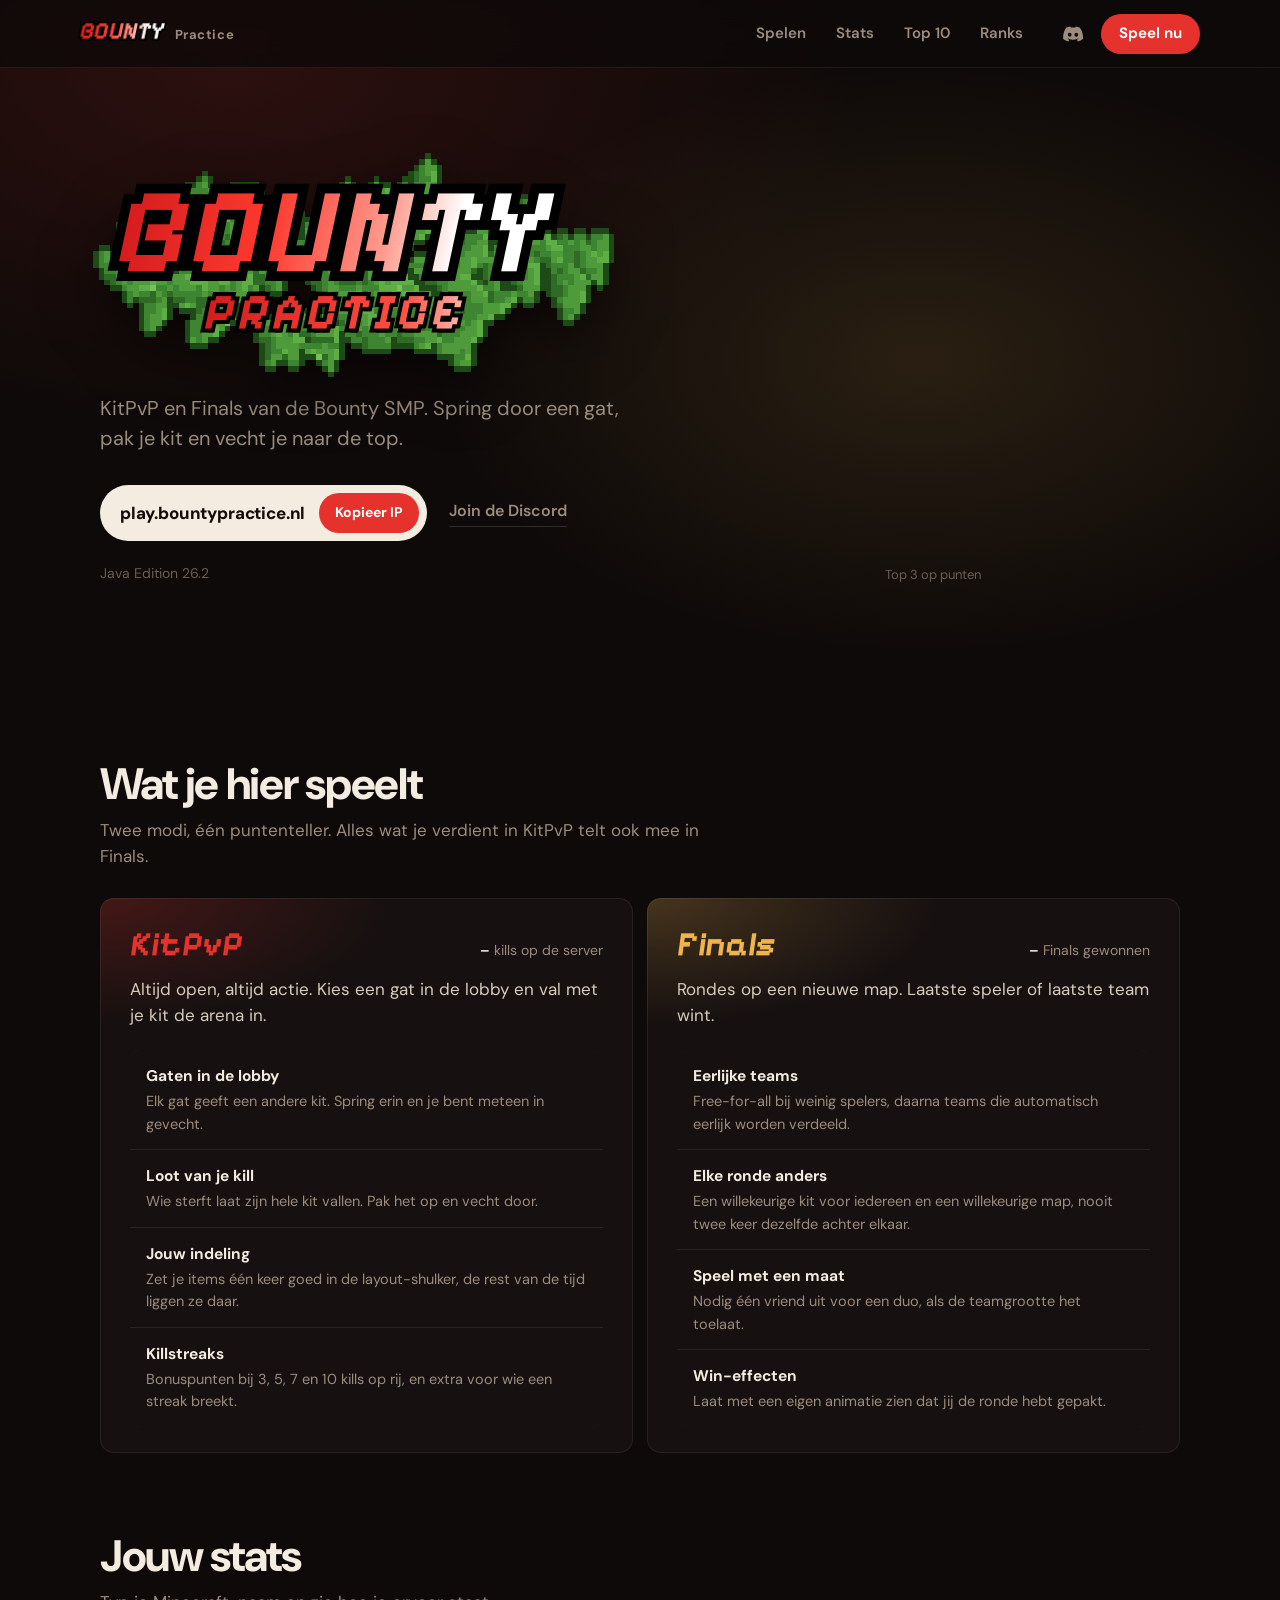
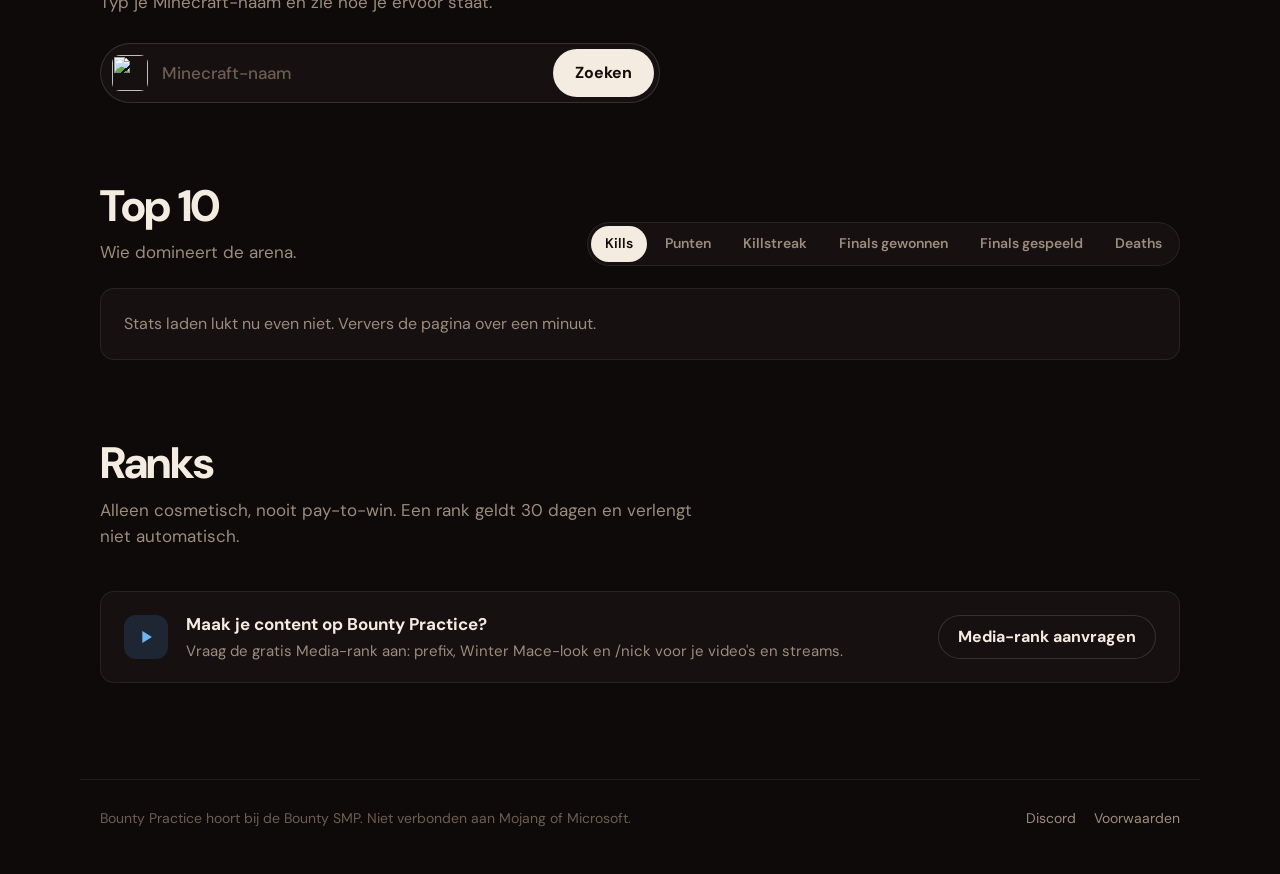
==== commit 05263940: "Sectie Wat je hier speelt: KitPvP en Finals uitgelegd met live totalen Co-Authored-By: Claude Opus 5" ====
--- a/index.html
+++ b/index.html
@@ -20,6 +20,7 @@
     <span class="nav-sub">Practice</span>
   </a>
   <nav class="nav-links" aria-label="Hoofdmenu">
+    <a href="#spelen">Spelen</a>
     <a href="#stats">Stats</a>
     <a href="#top10">Top 10</a>
     <a href="#ranks">Ranks</a>
@@ -55,6 +56,40 @@
       <ol data-podium></ol>
       <figcaption>Top 3 op punten</figcaption>
     </figure>
+  </section>
+
+  <!-- Modi -->
+  <section class="section" id="spelen">
+    <h2>Wat je hier speelt</h2>
+    <p class="sub">Twee modi, één puntenteller. Alles wat je verdient in KitPvP telt ook mee in Finals.</p>
+    <div class="modes">
+      <article class="mode mode-kit">
+        <div class="mode-top">
+          <h3>KitPvP</h3>
+          <p class="mode-live"><b data-total-kills>–</b> kills op de server</p>
+        </div>
+        <p class="mode-lead">Altijd open, altijd actie. Kies een gat in de lobby en val met je kit de arena in.</p>
+        <ul>
+          <li><b>Gaten in de lobby</b><span>Elk gat geeft een andere kit. Spring erin en je bent meteen in gevecht.</span></li>
+          <li><b>Loot van je kill</b><span>Wie sterft laat zijn hele kit vallen. Pak het op en vecht door.</span></li>
+          <li><b>Jouw indeling</b><span>Zet je items één keer goed in de layout-shulker, de rest van de tijd liggen ze daar.</span></li>
+          <li><b>Killstreaks</b><span>Bonuspunten bij 3, 5, 7 en 10 kills op rij, en extra voor wie een streak breekt.</span></li>
+        </ul>
+      </article>
+      <article class="mode mode-fin">
+        <div class="mode-top">
+          <h3>Finals</h3>
+          <p class="mode-live"><b data-total-wins>–</b> Finals gewonnen</p>
+        </div>
+        <p class="mode-lead">Rondes op een nieuwe map. Laatste speler of laatste team wint.</p>
+        <ul>
+          <li><b>Eerlijke teams</b><span>Free-for-all bij weinig spelers, daarna teams die automatisch eerlijk worden verdeeld.</span></li>
+          <li><b>Elke ronde anders</b><span>Een willekeurige kit voor iedereen en een willekeurige map, nooit twee keer dezelfde achter elkaar.</span></li>
+          <li><b>Speel met een maat</b><span>Nodig één vriend uit voor een duo, als de teamgrootte het toelaat.</span></li>
+          <li><b>Win-effecten</b><span>Laat met een eigen animatie zien dat jij de ronde hebt gepakt.</span></li>
+        </ul>
+      </article>
+    </div>
   </section>
 
   <!-- Stats -->
--- a/style.css
+++ b/style.css
@@ -223,3 +223,19 @@
 .welcome:hover{background:var(--s2)}
 .welcome img{border-radius:999px;image-rendering:pixelated}
 .welcome b{color:var(--fg);font-weight:700}
+
+/* Modi */
+.modes{display:grid;grid-template-columns:1fr 1fr;gap:14px}
+@media (max-width:860px){.modes{grid-template-columns:1fr}}
+.mode{--c:var(--red);position:relative;overflow:hidden;padding:30px 30px 26px;border-radius:var(--r);background:var(--s1);box-shadow:inset 0 0 0 1px var(--line)}
+.mode::before{content:"";position:absolute;inset:0 0 auto;height:180px;pointer-events:none;background:radial-gradient(420px 180px at 0 0,color-mix(in srgb,var(--c) 22%,transparent),transparent 70%)}
+.mode-fin{--c:var(--gold)}
+.mode-top{position:relative;display:flex;align-items:baseline;justify-content:space-between;gap:12px;flex-wrap:wrap}
+.mode h3{margin:0;font:700 34px/1 var(--pix);color:var(--c);transform:skewX(-8deg)}
+.mode-live{margin:0;font-size:14px;color:var(--mut)}
+.mode-live b{color:var(--fg);font-variant-numeric:tabular-nums}
+.mode-lead{position:relative;margin:14px 0 22px;font-size:17px;color:#d7cbbb;max-width:30em}
+.mode ul{list-style:none;margin:0;padding:0;display:grid;gap:1px;background:var(--line);border-radius:10px;overflow:hidden}
+.mode li{display:grid;gap:2px;padding:14px 16px;background:var(--s1)}
+.mode li b{font-size:15.5px}
+.mode li span{font-size:14.5px;color:var(--mut)}
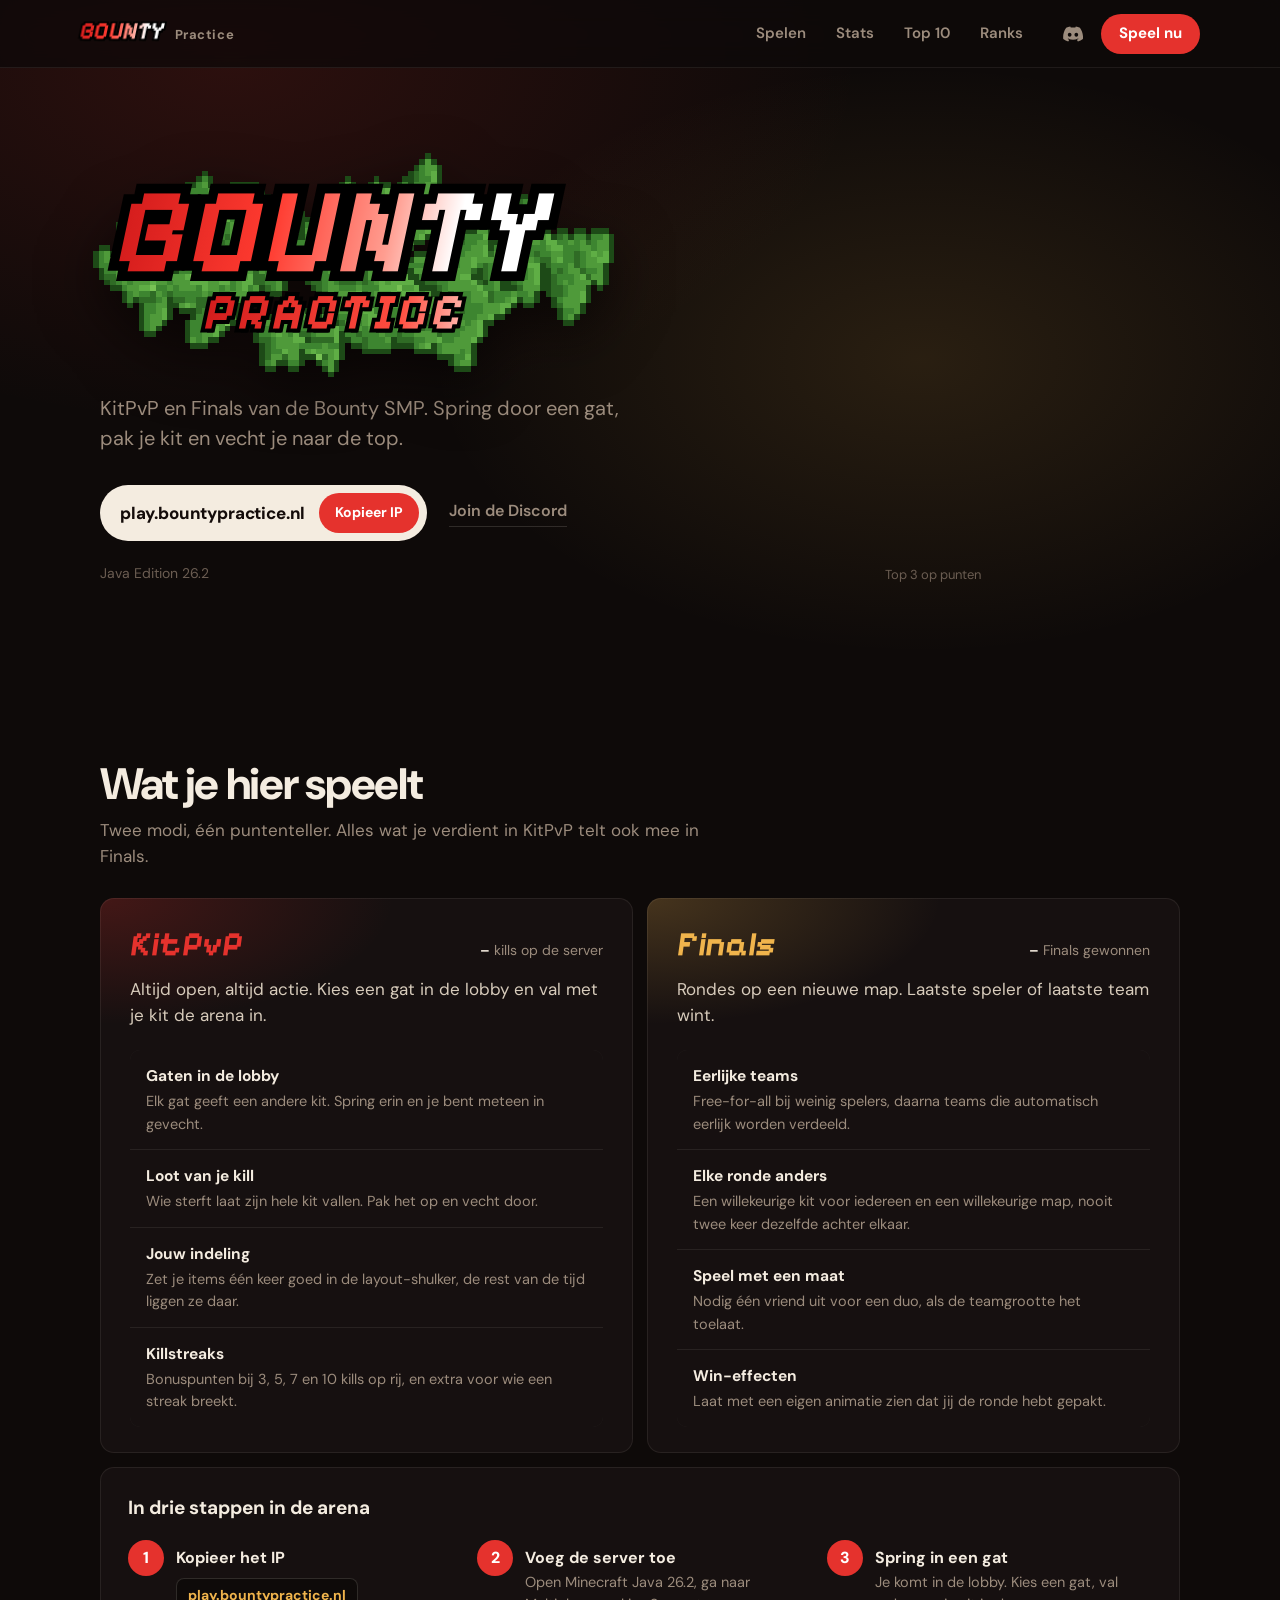
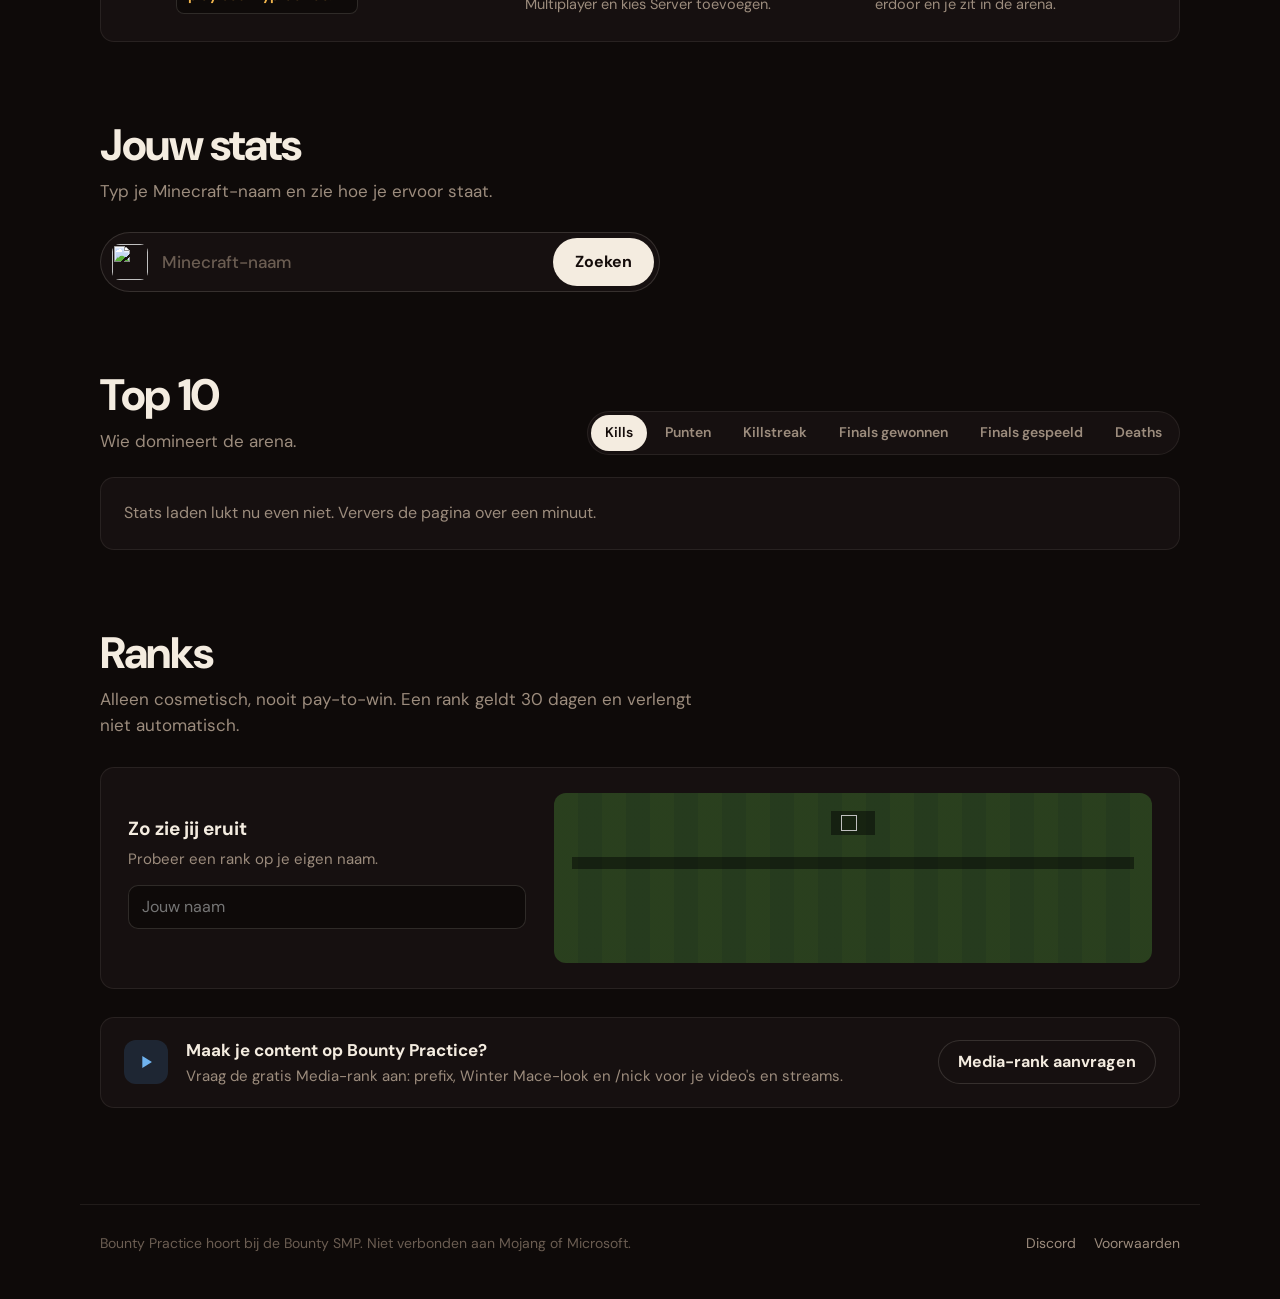
==== commit 82c92caf: "5 kernpunten: join-stappen, rank-preview, 1v1, delen + Discord-preview, mijlpalen Co-Authored-By: Cl" ====
--- a/index.html
+++ b/index.html
@@ -6,6 +6,11 @@
 <title>Bounty Practice – KitPvP & Finals</title>
 <meta name="description" content="Bounty Practice: de KitPvP- en Finals-server van Bounty SMP. Bekijk je stats, de top 10 en steun de server met een rank.">
 <meta name="theme-color" content="#0e0a09">
+<meta property="og:title" content="Bounty Practice – KitPvP & Finals">
+<meta property="og:description" content="Check je stats, zie wie je moet inhalen en join de arena.">
+<meta property="og:image" content="https://fabiannnyt.github.io/bounty-practice/og.png">
+<meta property="og:type" content="website">
+<meta name="twitter:card" content="summary_large_image">
 <link rel="icon" href="favicon.png">
 <link rel="preconnect" href="https://fonts.googleapis.com">
 <link rel="preconnect" href="https://fonts.gstatic.com" crossorigin>
@@ -90,6 +95,15 @@
         </ul>
       </article>
     </div>
+
+    <div class="join">
+      <h3>In drie stappen in de arena</h3>
+      <ol>
+        <li><b>Kopieer het IP</b><span><button class="join-ip" type="button" data-copy-ip><span data-ip>play.bountypractice.nl</span></button></span></li>
+        <li><b>Voeg de server toe</b><span>Open Minecraft Java 26.2, ga naar Multiplayer en kies Server toevoegen.</span></li>
+        <li><b>Spring in een gat</b><span>Je komt in de lobby. Kies een gat, val erdoor en je zit in de arena.</span></li>
+      </ol>
+    </div>
   </section>
 
   <!-- Stats -->
@@ -122,6 +136,19 @@
   <section class="section" id="ranks">
     <h2>Ranks</h2>
     <p class="sub">Alleen cosmetisch, nooit pay-to-win. Een rank geldt 30 dagen en verlengt niet automatisch.</p>
+    <div class="preview">
+      <div class="preview-ctl">
+        <h3>Zo zie jij eruit</h3>
+        <p>Probeer een rank op je eigen naam.</p>
+        <label class="sr" for="pv-name">Minecraft-naam</label>
+        <input id="pv-name" data-pv-name maxlength="16" autocomplete="off" spellcheck="false" placeholder="Jouw naam">
+        <div class="pv-pick" data-pv-pick role="radiogroup" aria-label="Kies een rank"></div>
+      </div>
+      <div class="mc" aria-live="polite">
+        <div class="mc-tab"><img data-pv-head alt="" width="16" height="16"><span data-pv-tab></span></div>
+        <div class="mc-chat" data-pv-chat></div>
+      </div>
+    </div>
     <div class="ranks" data-ranks></div>
 
     <div class="media-strip">
--- a/style.css
+++ b/style.css
@@ -239,3 +239,91 @@
 .mode li{display:grid;gap:2px;padding:14px 16px;background:var(--s1)}
 .mode li b{font-size:15.5px}
 .mode li span{font-size:14.5px;color:var(--mut)}
+
+/* Ronde 1: join-stappen */
+.join{margin-top:14px;padding:26px 28px;border-radius:var(--r);background:var(--s1);box-shadow:inset 0 0 0 1px var(--line)}
+.join h3{margin:0 0 18px;font-size:19px}
+.join ol{list-style:none;margin:0;padding:0;display:grid;grid-template-columns:repeat(3,1fr);gap:24px;counter-reset:s}
+@media (max-width:760px){.join ol{grid-template-columns:1fr;gap:18px}}
+.join li{counter-increment:s;display:grid;grid-template-columns:36px 1fr;column-gap:12px;align-items:start}
+.join li::before{content:counter(s);grid-row:span 2;display:grid;place-items:center;width:36px;height:36px;border-radius:999px;background:var(--red);color:#fff;font-weight:800}
+.join li b{font-size:16px;padding-top:6px}
+.join li span{color:var(--mut);font-size:14.5px}
+.join-ip{margin-top:6px;padding:7px 12px;border-radius:8px;background:var(--bg);box-shadow:inset 0 0 0 1px var(--line2);font-weight:700;color:var(--gold);font-size:14px}
+.join-ip:hover{box-shadow:inset 0 0 0 1px var(--gold)}
+
+/* Ronde 2: rank-preview */
+.preview{display:grid;grid-template-columns:.8fr 1.2fr;gap:28px;align-items:center;margin-bottom:14px;padding:26px 28px;border-radius:var(--r);background:var(--s1);box-shadow:inset 0 0 0 1px var(--line)}
+@media (max-width:820px){.preview{grid-template-columns:1fr;gap:20px}}
+.preview h3{margin:0;font-size:19px}
+.preview-ctl p{margin:4px 0 14px;color:var(--mut);font-size:15px}
+.preview-ctl input{width:100%;height:44px;padding:0 14px;border-radius:10px;border:0;background:var(--bg);box-shadow:inset 0 0 0 1px var(--line2);outline:none;font-size:16px}
+.preview-ctl input:focus{box-shadow:inset 0 0 0 2px var(--gold)}
+.pv-pick{display:flex;flex-wrap:wrap;gap:6px;margin-top:12px}
+.pv-pick button{height:34px;padding:0 13px;border-radius:999px;font-size:14px;font-weight:700;color:var(--mut);box-shadow:inset 0 0 0 1px var(--line2)}
+.pv-pick button[aria-checked="true"]{background:var(--c);color:#140c0a;box-shadow:none}
+.mc{position:relative;padding:18px;border-radius:12px;min-height:170px;font:500 17px/1.5 var(--pix);color:#fff;text-shadow:2px 2px 0 #3f3f3f;
+  background:linear-gradient(rgba(10,14,8,.35),rgba(10,14,8,.35)),repeating-linear-gradient(90deg,#3b5a2a 0 24px,#35532a 24px 48px),#3b5a2a;overflow:hidden}
+.mc-tab{display:flex;align-items:center;gap:8px;width:max-content;max-width:100%;margin:0 auto 22px;padding:4px 10px;background:rgba(0,0,0,.45)}
+.mc-tab img{image-rendering:pixelated}
+.mc-tab i{width:14px;height:10px;margin-left:10px;background:linear-gradient(90deg,#3f3 0 20%,transparent 20% 26%,#3f3 26% 46%,transparent 46% 53%,#3f3 53% 73%,transparent 73% 80%,#3f3 80%);clip-path:polygon(0 70%,20% 70%,20% 100%,0 100%,0 0)}
+.mc-chat{background:rgba(0,0,0,.45);padding:6px 10px}
+.mc-chat p{margin:0;overflow-wrap:anywhere}
+.mc .sys{color:#aaa}
+.mc .sys.gold{color:#fa0}
+
+/* Ronde 3: 1v1 */
+.vs-form{margin-top:14px;display:flex;align-items:center;gap:10px;flex-wrap:wrap}
+.vs-form label{font-size:14px;font-weight:600;color:var(--mut)}
+.vs-form input{flex:1;min-width:140px;height:40px;padding:0 12px;border-radius:10px;border:0;background:var(--bg);box-shadow:inset 0 0 0 1px var(--line2);outline:none}
+.vs-form input:focus{box-shadow:inset 0 0 0 2px var(--gold)}
+.vs-form button{height:40px;padding:0 16px;border-radius:999px;background:var(--fg);color:#140c0a;font-weight:700}
+.vs{margin-top:14px;padding:18px;border-radius:12px;background:var(--bg);box-shadow:inset 0 0 0 1px var(--line)}
+.vs-heads{display:grid;grid-template-columns:1fr auto 1fr;align-items:center;gap:10px;margin-bottom:12px;font-weight:700}
+.vs-heads span{display:flex;align-items:center;gap:10px;min-width:0}
+.vs-heads span.r{justify-content:flex-end}
+.vs-heads img{border-radius:8px;image-rendering:pixelated}
+.vs-heads em{font:700 18px var(--pix);color:var(--red2);font-style:normal}
+.vs-row{display:grid;grid-template-columns:70px 1fr 70px;align-items:center;gap:12px;padding:7px 0}
+.vs-row>b{font-variant-numeric:tabular-nums;color:var(--mut)}
+.vs-row>b:last-child{text-align:right}
+.vs-row>b.win{color:var(--fg)}
+.vs-mid{display:grid;gap:5px;text-align:center;font-size:13px;color:var(--mut)}
+.vs-bar{display:flex;gap:3px;height:6px}
+.vs-bar i{height:100%;border-radius:99px;background:var(--s2)}
+.vs-bar i.win{background:var(--red)}
+.vs-bar i:last-child.win{background:var(--gold)}
+.vs-verdict{margin:12px 0 0;text-align:center;font-weight:700}
+.vs-none{margin:12px 0 0;color:var(--mut)}
+
+/* Ronde 4: delen */
+.profile-head{display:flex;align-items:center;justify-content:space-between;gap:12px;flex-wrap:wrap}
+@media (max-width:700px){.profile-head{justify-content:center}}
+.share{height:38px;padding:0 16px;border-radius:999px;font-weight:700;font-size:14px;box-shadow:inset 0 0 0 1px var(--line2)}
+.share:hover{background:#5865f2;box-shadow:none;color:#fff}
+
+/* Ronde 5: mijlpalen */
+.badges{margin-top:14px}
+.badges-h{display:flex;justify-content:space-between;margin:0 0 8px;font-size:14px}
+.badges-h span{color:var(--mut)}
+.badges ul{list-style:none;margin:0;padding:0;display:grid;grid-template-columns:repeat(4,1fr);gap:6px}
+@media (max-width:700px){.badges ul{grid-template-columns:repeat(2,1fr)}}
+.badges li{position:relative;overflow:hidden;padding:10px 12px;border-radius:10px;background:var(--bg);box-shadow:inset 0 0 0 1px var(--line);text-align:left}
+.badges li b{display:block;font-size:14px;color:var(--dim)}
+.badges li span{font-size:12.5px;color:var(--dim);font-variant-numeric:tabular-nums}
+.badges li i{position:absolute;left:0;bottom:0;height:3px;background:var(--dim)}
+.badges li.ok{background:rgba(240,180,76,.08);box-shadow:inset 0 0 0 1px rgba(240,180,76,.35)}
+.badges li.ok b{color:var(--gold)}
+.badges li.ok span{color:var(--mut)}
+.join-ip span{color:var(--gold)!important;font-size:14px!important}
+.mc{font-family:var(--f);font-weight:600;font-size:16px}
+.vs-heads span{overflow:hidden;text-overflow:ellipsis;white-space:nowrap;font-size:15px}
+@media (max-width:700px){
+  .vs-heads{grid-template-columns:1fr 1fr}
+  .vs-heads em{display:none}
+  .vs-heads span{flex-direction:column;gap:4px;font-size:13px}
+  .vs-heads span.r{flex-direction:column-reverse;align-items:flex-end}
+  .vs-heads span:first-child{align-items:flex-start}
+  .vs-row{grid-template-columns:52px 1fr 52px}
+  .vs-form button{width:100%}
+}
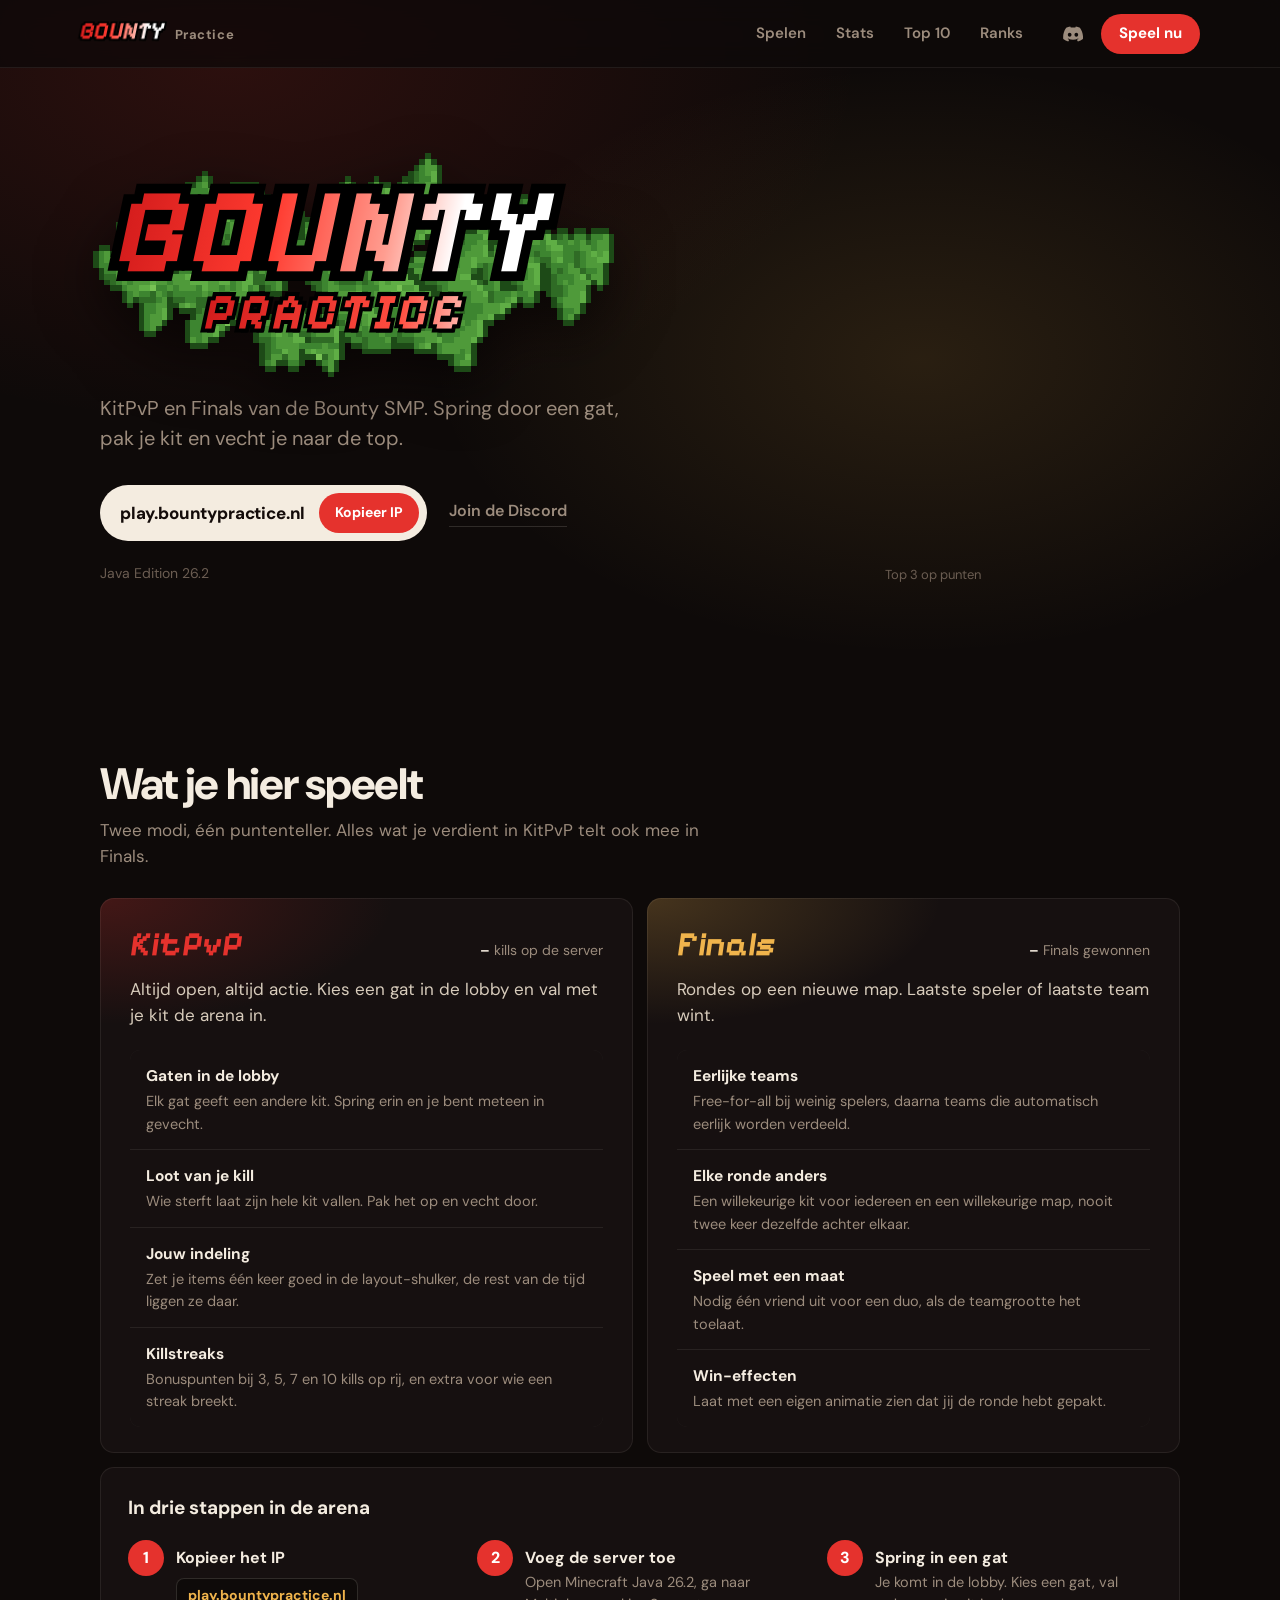
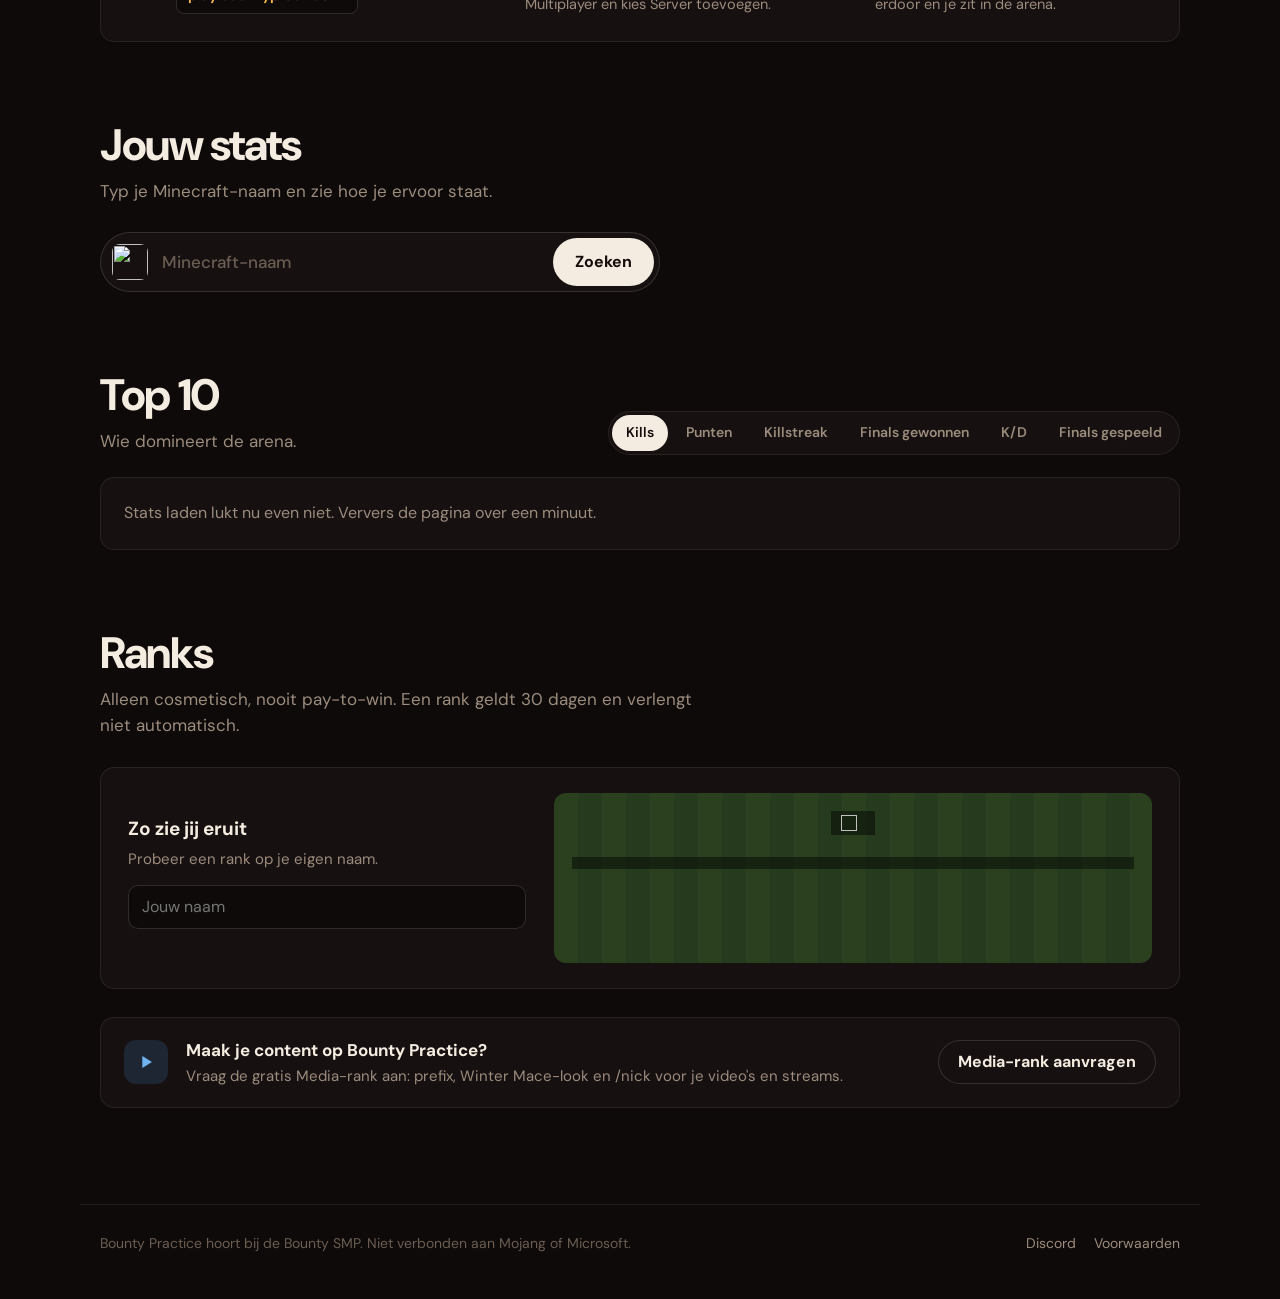
==== commit a08d9b55: "10 rondes: mobiele tabbalk, K/D-ranglijst, jouw plek, zoeksuggesties, vandaag gespeeld, rank verleng" ====
--- a/index.html
+++ b/index.html
@@ -54,7 +54,7 @@
         </button>
         <a class="link-discord" data-discord href="#" target="_blank" rel="noopener">Join de Discord</a>
       </div>
-      <p class="meta"><span class="online" data-online hidden><i></i><span></span> ·</span> Java Edition 26.2</p>
+      <p class="meta"><span class="online" data-online hidden><i></i><span></span> ·</span> <span data-today hidden></span> Java Edition 26.2</p>
     </div>
 
     <figure class="podium" aria-label="Top 3 op punten">
@@ -80,6 +80,10 @@
           <li><b>Jouw indeling</b><span>Zet je items één keer goed in de layout-shulker, de rest van de tijd liggen ze daar.</span></li>
           <li><b>Killstreaks</b><span>Bonuspunten bij 3, 5, 7 en 10 kills op rij, en extra voor wie een streak breekt.</span></li>
         </ul>
+        <div class="kits" data-kits hidden>
+          <p>Favoriete kits van de spelers</p>
+          <ol></ol>
+        </div>
       </article>
       <article class="mode mode-fin">
         <div class="mode-top">
@@ -113,9 +117,10 @@
     <form class="search" data-search role="search">
       <label class="sr" for="q">Minecraft-naam</label>
       <img class="search-face" data-search-face src="https://mc-heads.net/avatar/MHF_Steve/48" alt="" width="36" height="36">
-      <input id="q" name="q" autocomplete="off" spellcheck="false" maxlength="16" placeholder="Minecraft-naam" list="names">
+      <input id="q" name="q" autocomplete="off" spellcheck="false" maxlength="16" placeholder="Minecraft-naam" role="combobox" aria-controls="suggest" aria-expanded="false" aria-autocomplete="list">
       <datalist id="names"></datalist>
       <button type="submit">Zoeken</button>
+      <ul class="suggest" id="suggest" role="listbox" data-suggest hidden></ul>
     </form>
     <div class="profile" data-profile hidden></div>
   </section>
@@ -130,6 +135,7 @@
       <div class="seg" role="tablist" aria-label="Kies een stat" data-tabs></div>
     </div>
     <ol class="board" data-board aria-live="polite"></ol>
+    <p class="board-note" data-board-note></p>
   </section>
 
   <!-- Ranks -->
@@ -168,6 +174,13 @@
   <span><a data-discord href="#" target="_blank" rel="noopener">Discord</a><a href="voorwaarden.html">Voorwaarden</a></span>
 </footer>
 
+<nav class="tabbar" aria-label="Snel naar">
+  <a href="#spelen"><svg viewBox="0 0 24 24" aria-hidden="true"><path d="M7 4l12 8-12 8z"/></svg>Spelen</a>
+  <a href="#stats"><svg viewBox="0 0 24 24" aria-hidden="true"><circle cx="11" cy="11" r="6.5"/><path d="M16 16l4 4"/></svg>Stats</a>
+  <a href="#top10"><svg viewBox="0 0 24 24" aria-hidden="true"><path d="M4 20V11M10 20V5M16 20v-6M22 20H2"/></svg>Top 10</a>
+  <a href="#ranks"><svg viewBox="0 0 24 24" aria-hidden="true"><path d="M3 8l4 4 5-7 5 7 4-4-2 11H5z"/></svg>Ranks</a>
+</nav>
+
 <div class="toast" data-toast role="status" aria-live="polite"></div>
 
 <!-- Kopen -->
@@ -176,12 +189,17 @@
     <button class="x" value="cancel" aria-label="Sluiten" formnovalidate>×</button>
     <p class="sheet-kicker" data-buy-price></p>
     <h2 class="sheet-title" data-buy-rank></h2>
-    <label class="field">Minecraft-naam
+    <div class="for-pick" data-for-pick role="radiogroup" aria-label="Voor wie">
+      <button type="button" role="radio" data-for="me" aria-checked="true">Voor mezelf</button>
+      <button type="button" role="radio" data-for="gift" aria-checked="false">Cadeau voor een vriend</button>
+    </div>
+    <label class="field"><span data-mc-label>Jouw Minecraft-naam</span>
       <span class="field-row">
         <img data-buy-face alt="" width="36" height="36">
         <input name="mc" required maxlength="16" pattern="[A-Za-z0-9_]{3,16}" autocomplete="off" spellcheck="false" placeholder="Op deze naam komt de rank">
       </span>
     </label>
+    <p class="gift-note" data-gift-note hidden>De rank komt direct op de naam van je vriend. Check de spelling goed.</p>
     <label class="check"><input type="checkbox" name="ok" required> Ik ga akkoord met de <a href="voorwaarden.html" target="_blank">voorwaarden</a></label>
     <button class="btn" type="submit" value="pay" data-buy-go>Betalen</button>
     <p class="msg" data-buy-msg role="status"></p>
--- a/style.css
+++ b/style.css
@@ -142,7 +142,7 @@
 @media (max-width:520px){.ranks{grid-template-columns:1fr}}
 .rank{--c:var(--gold);position:relative;display:flex;flex-direction:column;padding:24px;border-radius:var(--r);background:var(--s1);box-shadow:inset 0 0 0 1px var(--line);transition:box-shadow .15s,transform .15s}
 .rank:hover{box-shadow:inset 0 0 0 1px color-mix(in srgb,var(--c) 55%,transparent);transform:translateY(-2px)}
-.rank.pop{background:linear-gradient(180deg,color-mix(in srgb,var(--c) 12%,var(--s1)),var(--s1) 60%);box-shadow:inset 0 0 0 1px color-mix(in srgb,var(--c) 45%,transparent)}
+.rank.pop-unused{background:linear-gradient(180deg,color-mix(in srgb,var(--c) 12%,var(--s1)),var(--s1) 60%);box-shadow:inset 0 0 0 1px color-mix(in srgb,var(--c) 45%,transparent)}
 .rank .badge{position:absolute;top:18px;right:18px;font-size:12px;font-weight:700;padding:4px 10px;border-radius:999px;background:var(--c);color:#140c0a}
 .rank .tag{align-self:flex-start;font:700 15px/1 var(--pix);padding:6px 9px;border-radius:6px;background:color-mix(in srgb,var(--c) 16%,transparent);color:var(--c)}
 .rank .price{margin:20px 0 4px;font-weight:800;font-size:36px;letter-spacing:-.03em;font-variant-numeric:tabular-nums;line-height:1}
@@ -327,3 +327,59 @@
   .vs-row{grid-template-columns:52px 1fr 52px}
   .vs-form button{width:100%}
 }
+
+/* R1: mobiele tabbalk */
+.tabbar{display:none}
+@media (max-width:720px){
+  .tabbar{position:fixed;left:10px;right:10px;bottom:calc(10px + env(safe-area-inset-bottom));z-index:40;display:grid;grid-template-columns:repeat(4,1fr);padding:6px;border-radius:18px;background:rgba(22,16,16,.88);backdrop-filter:blur(14px);-webkit-backdrop-filter:blur(14px);box-shadow:inset 0 0 0 1px var(--line2),0 10px 30px rgba(0,0,0,.5)}
+  .tabbar a{display:grid;justify-items:center;gap:3px;padding:7px 0 5px;border-radius:12px;font-size:11.5px;font-weight:700;color:var(--mut)}
+  .tabbar a:active,.tabbar a.on{color:var(--fg);background:var(--s2)}
+  .tabbar svg{width:20px;height:20px;fill:none;stroke:currentColor;stroke-width:2;stroke-linecap:round;stroke-linejoin:round}
+  .tabbar a:first-child svg path,.tabbar a:last-child svg path{fill:currentColor;stroke:none}
+  body{padding-bottom:90px}
+  .toast{bottom:96px}
+}
+
+/* R3: jouw plek */
+.board li.gap{display:block;cursor:default;text-align:center;color:var(--dim);padding:4px;letter-spacing:.3em}
+.board li.gap:hover{background:none}
+.board .nm small{margin-left:6px;font-size:12px;font-weight:700;padding:2px 7px;border-radius:999px;background:var(--gold);color:#140c0a;vertical-align:1px}
+.board-note{margin:10px 0 0;font-size:13.5px;color:var(--dim)}
+.board-note:empty{display:none}
+
+/* R4: zoeksuggesties */
+.search{position:relative}
+.suggest{position:absolute;left:0;right:0;top:calc(100% + 8px);z-index:20;list-style:none;margin:0;padding:6px;border-radius:16px;background:var(--s2);box-shadow:inset 0 0 0 1px var(--line2),0 20px 50px rgba(0,0,0,.5)}
+.suggest li{display:grid;grid-template-columns:28px 1fr auto;align-items:center;gap:12px;padding:8px 10px;border-radius:10px;cursor:pointer}
+.suggest li:hover,.suggest li[aria-selected="true"]{background:rgba(244,236,224,.07)}
+.suggest img{border-radius:6px;image-rendering:pixelated}
+.suggest span{font-weight:600}
+.suggest small{color:var(--mut);font-size:13px}
+
+/* R6: rank-status */
+.rank-status{display:flex;align-items:center;justify-content:space-between;gap:12px;flex-wrap:wrap;margin:-8px 0 16px;padding:10px 10px 10px 14px;border-radius:12px;background:color-mix(in srgb,var(--c) 10%,transparent);box-shadow:inset 0 0 0 1px color-mix(in srgb,var(--c) 35%,transparent);font-size:14.5px;color:var(--mut);text-align:left}
+.rank-status b{color:var(--c)}
+.rank-status button{height:34px;padding:0 14px;border-radius:999px;background:var(--c);color:#140c0a;font-weight:700;font-size:14px}
+.rank-status.soon{box-shadow:inset 0 0 0 2px var(--c)}
+
+/* R7: cadeau */
+.for-pick{display:grid;grid-template-columns:1fr 1fr;gap:4px;padding:4px;border-radius:999px;background:var(--bg);box-shadow:inset 0 0 0 1px var(--line)}
+.for-pick button{height:36px;border-radius:999px;font-size:14px;font-weight:700;color:var(--mut)}
+.for-pick button[aria-checked="true"]{background:var(--fg);color:#140c0a}
+.gift-note{margin:-6px 0 0;font-size:13.5px;color:var(--gold)}
+
+/* R9: kits */
+.kits{position:relative;margin-top:16px}
+.kits p{margin:0 0 8px;font-size:14px;font-weight:700}
+.mode .kits ol{list-style:none;margin:0;padding:0;display:grid;gap:10px;background:none}
+.mode .kits li{padding:0;background:none;display:grid;grid-template-columns:110px 1fr 42px;align-items:center;gap:10px;font-size:14px}
+.kits li span{color:#d7cbbb}
+.kits .trk{height:8px;border-radius:99px;background:rgba(244,236,224,.07);overflow:hidden}
+.kits li i{display:block;height:100%;border-radius:99px;background:var(--red)}
+.kits li b{text-align:right;font-variant-numeric:tabular-nums;color:var(--mut)}
+
+/* R10: leeg podium */
+.podium-empty{grid-column:1/-1;order:0!important;cursor:default!important;padding:40px 24px;border-radius:var(--r);background:var(--s1);box-shadow:inset 0 0 0 1px var(--line);gap:6px}
+.podium-empty b{font-size:20px}
+.podium-empty span{color:var(--mut)}
+.podium-empty .btn{margin-top:14px;padding:0 22px}
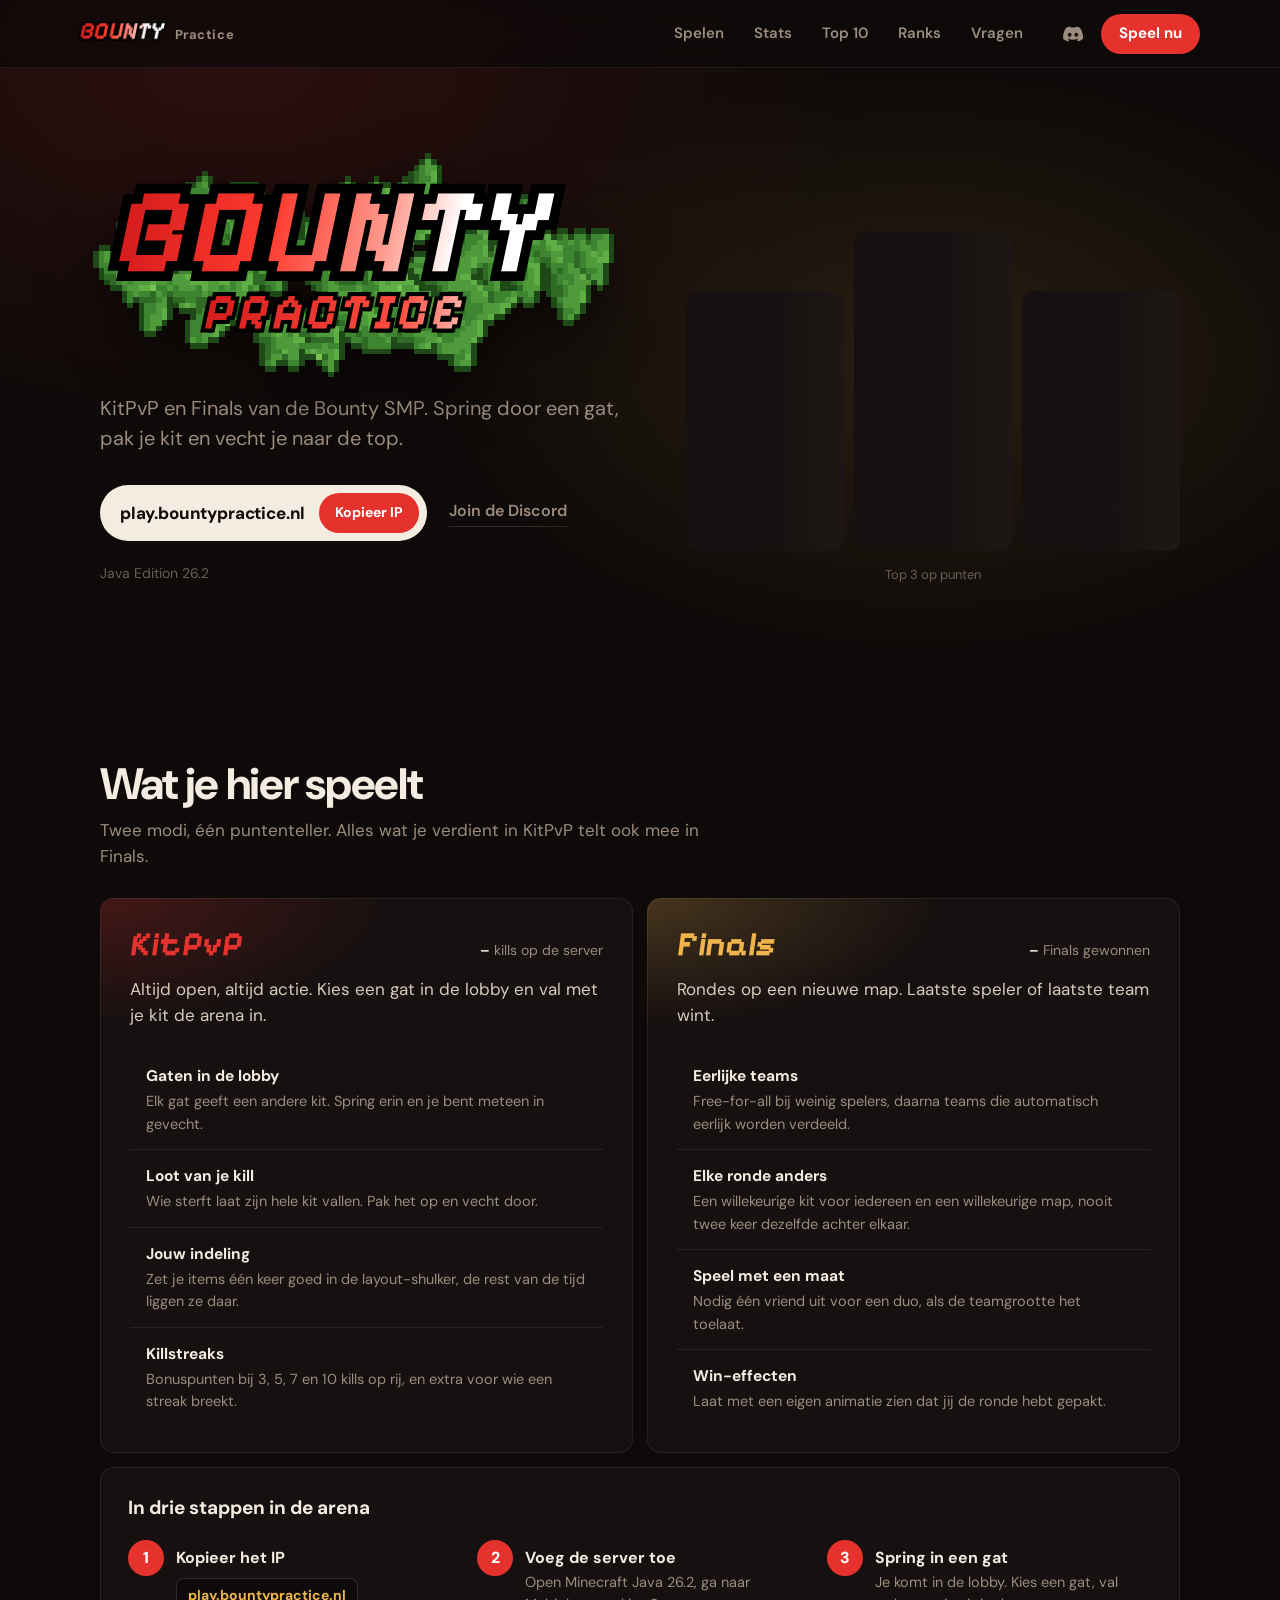
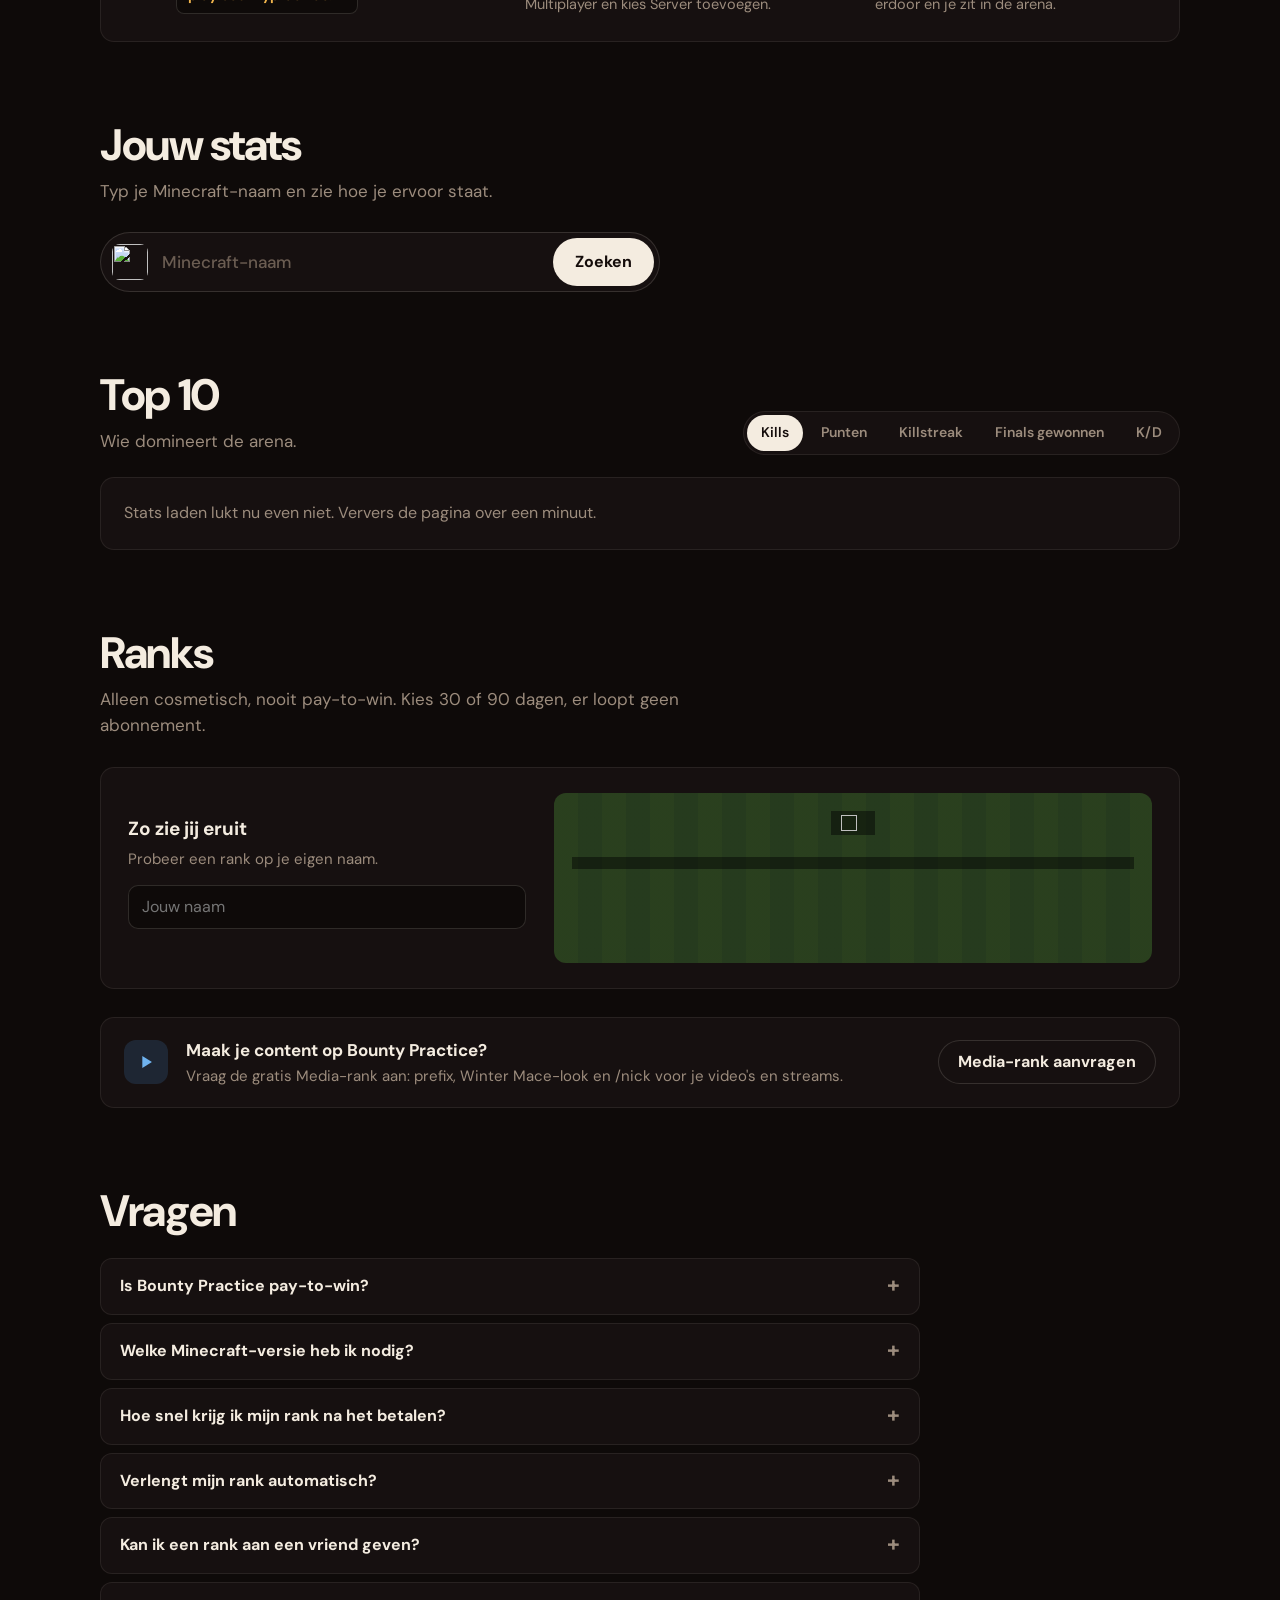
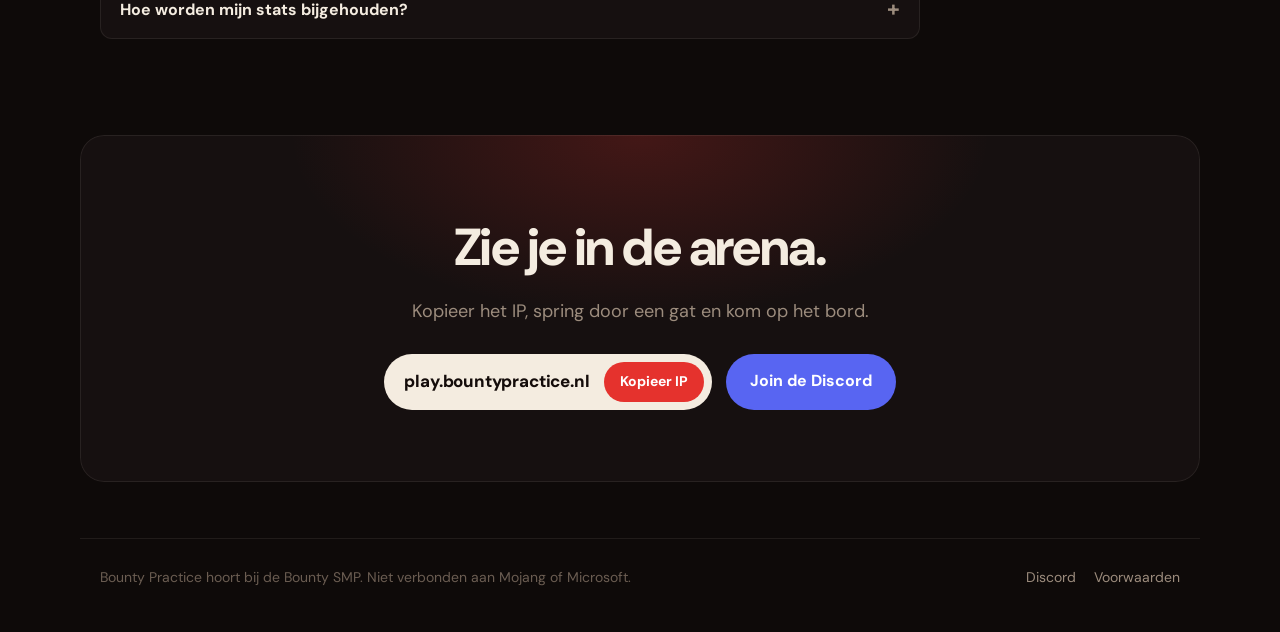
==== commit ba090fce: "Nog 10 rondes: winkel-status, 90 dagen -15%, supporters, FAQ, events, slot-CTA, tab weg, skeletons, " ====
--- a/index.html
+++ b/index.html
@@ -29,6 +29,7 @@
     <a href="#stats">Stats</a>
     <a href="#top10">Top 10</a>
     <a href="#ranks">Ranks</a>
+    <a href="#faq">Vragen</a>
   </nav>
   <a class="nav-discord" data-discord href="#" target="_blank" rel="noopener" aria-label="Discord">
     <svg viewBox="0 0 24 24" width="20" height="20" aria-hidden="true"><path fill="currentColor" d="M20.3 4.4A19.6 19.6 0 0 0 15.4 3l-.6 1.3a18 18 0 0 0-5.5 0L8.7 3a19.6 19.6 0 0 0-4.9 1.5C.7 9.1-.2 13.6.3 18a19.8 19.8 0 0 0 6 3l1.3-2.1a12.8 12.8 0 0 1-2-1l.5-.4a14 14 0 0 0 12 0l.5.4-2 1 1.3 2.1a19.7 19.7 0 0 0 6-3c.6-5.1-.9-9.6-3.6-13.6ZM8 15.3c-1.2 0-2.2-1.1-2.2-2.4S6.8 10.5 8 10.5s2.2 1.1 2.2 2.4-1 2.4-2.2 2.4Zm8 0c-1.2 0-2.2-1.1-2.2-2.4s1-2.4 2.2-2.4 2.2 1.1 2.2 2.4-1 2.4-2.2 2.4Z"/></svg>
@@ -46,6 +47,7 @@
         <span class="logo-main"><span class="ls">Bounty</span><span class="lf">Bounty</span></span>
         <span class="logo-sub"><span class="ls">Practice</span><span class="lf">Practice</span></span>
       </h1>
+      <a class="event" data-event hidden></a>
       <p class="lead">KitPvP en Finals van de Bounty SMP. Spring door een gat, pak je kit en vecht je naar de top.</p>
       <div class="cta">
         <button class="ip" type="button" data-copy-ip>
@@ -58,7 +60,7 @@
     </div>
 
     <figure class="podium" aria-label="Top 3 op punten">
-      <ol data-podium></ol>
+      <ol data-podium><li class="sk sk-pod"></li><li class="sk sk-pod"></li><li class="sk sk-pod"></li></ol>
       <figcaption>Top 3 op punten</figcaption>
     </figure>
   </section>
@@ -134,14 +136,14 @@
       </div>
       <div class="seg" role="tablist" aria-label="Kies een stat" data-tabs></div>
     </div>
-    <ol class="board" data-board aria-live="polite"></ol>
+    <ol class="board" data-board aria-live="polite"><li class="sk-row"><span class="sk"></span></li><li class="sk-row"><span class="sk"></span></li><li class="sk-row"><span class="sk"></span></li><li class="sk-row"><span class="sk"></span></li><li class="sk-row"><span class="sk"></span></li></ol>
     <p class="board-note" data-board-note></p>
   </section>
 
   <!-- Ranks -->
   <section class="section" id="ranks">
     <h2>Ranks</h2>
-    <p class="sub">Alleen cosmetisch, nooit pay-to-win. Een rank geldt 30 dagen en verlengt niet automatisch.</p>
+    <p class="sub">Alleen cosmetisch, nooit pay-to-win. Kies 30 of 90 dagen, er loopt geen abonnement.</p>
     <div class="preview">
       <div class="preview-ctl">
         <h3>Zo zie jij eruit</h3>
@@ -155,6 +157,7 @@
         <div class="mc-chat" data-pv-chat></div>
       </div>
     </div>
+    <p class="shop-soon" data-shop-soon hidden><b>De winkel gaat binnenkort open.</b> Je kunt de ranks alvast bekijken en uitproberen hierboven.</p>
     <div class="ranks" data-ranks></div>
 
     <div class="media-strip">
@@ -164,6 +167,33 @@
         <p>Vraag de gratis Media-rank aan: prefix, Winter Mace-look en /nick voor je video's en streams.</p>
       </div>
       <button class="btn-ghost" type="button" data-open-media>Media-rank aanvragen</button>
+    </div>
+
+    <div class="supporters" data-supporters hidden>
+      <h3>Bedankt, supporters</h3>
+      <p>Deze spelers houden de server draaiende met een rank.</p>
+      <ul data-supporters-list></ul>
+    </div>
+  </section>
+
+  <section class="section faq" id="faq">
+    <h2>Vragen</h2>
+    <div class="faq-list">
+      <details><summary>Is Bounty Practice pay-to-win?</summary><p>Nee. Ranks geven alleen cosmetische dingen zoals een prefix, kill-effecten en een andere mace-look. Kits, schade en punten zijn voor iedereen gelijk.</p></details>
+      <details><summary>Welke Minecraft-versie heb ik nodig?</summary><p>Minecraft Java Edition 26.2. Bedrock (telefoon, console) wordt niet ondersteund.</p></details>
+      <details><summary>Hoe snel krijg ik mijn rank na het betalen?</summary><p>Binnen een paar minuten, ook als je offline bent. Log in en je prefix staat er. Duurt het langer dan 15 minuten, stuur dan een bericht in de Discord.</p></details>
+      <details><summary>Verlengt mijn rank automatisch?</summary><p>Nee. Je betaalt één keer en de rank loopt 30 of 90 dagen. Op je profiel zie je hoeveel dagen je nog hebt en kun je verlengen. De extra dagen komen bovenop je huidige tijd.</p></details>
+      <details><summary>Kan ik een rank aan een vriend geven?</summary><p>Ja. Kies bij het kopen "Cadeau voor een vriend" en vul zijn Minecraft-naam in.</p></details>
+      <details><summary>Hoe worden mijn stats bijgehouden?</summary><p>De server houdt alles bij terwijl je speelt: kills, deaths, killstreaks, Finals en punten. De site ververst elke minuut.</p></details>
+    </div>
+  </section>
+
+  <section class="cta-band">
+    <h2>Zie je in de arena.</h2>
+    <p>Kopieer het IP, spring door een gat en kom op het bord.</p>
+    <div class="cta-band-btns">
+      <button class="ip" type="button" data-copy-ip><span class="ip-value" data-ip>play.bountypractice.nl</span><span class="ip-action">Kopieer IP</span></button>
+      <a class="btn-discord" data-discord href="#" target="_blank" rel="noopener">Join de Discord</a>
     </div>
   </section>
 
@@ -189,6 +219,10 @@
     <button class="x" value="cancel" aria-label="Sluiten" formnovalidate>×</button>
     <p class="sheet-kicker" data-buy-price></p>
     <h2 class="sheet-title" data-buy-rank></h2>
+    <div class="term-pick" data-term-pick role="radiogroup" aria-label="Looptijd">
+      <button type="button" role="radio" data-months="1" aria-checked="true"><b>30 dagen</b><span data-term1></span></button>
+      <button type="button" role="radio" data-months="3" aria-checked="false"><b>90 dagen</b><span data-term3></span><em>-15%</em></button>
+    </div>
     <div class="for-pick" data-for-pick role="radiogroup" aria-label="Voor wie">
       <button type="button" role="radio" data-for="me" aria-checked="true">Voor mezelf</button>
       <button type="button" role="radio" data-for="gift" aria-checked="false">Cadeau voor een vriend</button>
--- a/style.css
+++ b/style.css
@@ -383,3 +383,80 @@
 .podium-empty b{font-size:20px}
 .podium-empty span{color:var(--mut)}
 .podium-empty .btn{margin-top:14px;padding:0 22px}
+
+/* R1 winkel-status */
+.shop-soon{margin:0 0 14px;padding:14px 18px;border-radius:12px;background:rgba(240,180,76,.08);box-shadow:inset 0 0 0 1px rgba(240,180,76,.3);color:var(--mut);font-size:15px}
+.shop-soon b{color:var(--gold)}
+.rank .buy:disabled{opacity:.55;cursor:default;background:var(--s2)!important;color:var(--mut)!important;box-shadow:inset 0 0 0 1px var(--line2)!important}
+
+/* R2 looptijd */
+.term-pick{display:grid;grid-template-columns:1fr 1fr;gap:8px}
+.term-pick button{position:relative;display:grid;gap:2px;justify-items:start;padding:12px 14px;border-radius:12px;background:var(--bg);box-shadow:inset 0 0 0 1px var(--line2);text-align:left}
+.term-pick button b{font-size:15px}
+.term-pick button span{color:var(--mut);font-size:14px}
+.term-pick button em{position:absolute;top:10px;right:10px;font-style:normal;font-size:12px;font-weight:800;padding:2px 7px;border-radius:999px;background:var(--ok);color:#0b2a0e}
+.term-pick button[aria-checked="true"]{box-shadow:inset 0 0 0 2px var(--c,var(--gold))}
+
+/* R3 supporters */
+.supporters{margin-top:14px;padding:22px 24px;border-radius:var(--r);background:var(--s1);box-shadow:inset 0 0 0 1px var(--line)}
+.supporters h3{margin:0;font-size:17px}
+.supporters p{margin:2px 0 14px;color:var(--mut);font-size:15px}
+.supporters ul{list-style:none;margin:0;padding:0;display:flex;flex-wrap:wrap;gap:8px}
+.supporters a{display:flex;align-items:center;gap:10px;padding:5px 12px 5px 5px;border-radius:999px;background:var(--bg);box-shadow:inset 0 0 0 1px color-mix(in srgb,var(--c) 40%,transparent)}
+.supporters img{width:30px;height:30px;border-radius:999px;image-rendering:pixelated}
+.supporters span{font-weight:600;font-size:14px}
+.supporters small{font-size:12px;font-weight:700;color:var(--c)}
+
+/* R4 FAQ */
+.faq-list{display:grid;gap:8px;max-width:820px;margin-top:24px}
+.faq details{border-radius:12px;background:var(--s1);box-shadow:inset 0 0 0 1px var(--line)}
+.faq summary{list-style:none;cursor:pointer;display:flex;justify-content:space-between;gap:16px;padding:16px 20px;font-weight:700;font-size:16px}
+.faq summary::-webkit-details-marker{display:none}
+.faq summary::after{content:"+";font-size:22px;line-height:1;color:var(--mut);transition:transform .2s}
+.faq details[open] summary::after{transform:rotate(45deg)}
+.faq details p{margin:0;padding:0 20px 18px;color:var(--mut);max-width:62ch}
+
+/* R5 event */
+.event{display:grid;grid-template-columns:auto 1fr auto;align-items:center;column-gap:12px;max-width:520px;margin:0 0 22px;padding:12px 14px 12px 16px;border-radius:14px;background:linear-gradient(90deg,rgba(229,50,45,.14),rgba(229,50,45,.04));box-shadow:inset 0 0 0 1px rgba(229,50,45,.35);transition:background .15s}
+.event:hover{background:linear-gradient(90deg,rgba(229,50,45,.2),rgba(229,50,45,.06))}
+.event-k{grid-row:span 2;align-self:stretch;display:grid;place-items:center;padding:0 10px;border-radius:9px;background:var(--red);color:#fff;font-size:12px;font-weight:800;text-align:center;line-height:1.15;max-width:72px}
+.event b{font-size:16px}
+.event>span:nth-of-type(2){grid-column:2;font-size:14px;color:var(--mut)}
+.event-cal{grid-column:3;grid-row:1/span 2;font-size:13px;font-weight:700;color:var(--fg);padding:8px 12px;border-radius:999px;box-shadow:inset 0 0 0 1px var(--line2)}
+.event .live{color:var(--ok)}
+@media (max-width:520px){.event{grid-template-columns:auto 1fr}.event-cal{grid-column:1/-1;grid-row:auto;margin-top:10px;text-align:center}}
+
+/* R6 slot-CTA */
+.cta-band{max-width:var(--w);margin:96px auto 0;padding:64px 20px;text-align:center;border-radius:24px;
+  background:radial-gradient(500px 260px at 50% 0,rgba(229,50,45,.22),transparent 70%),var(--s1);box-shadow:inset 0 0 0 1px var(--line)}
+@media (min-width:1160px){.cta-band{padding:72px 40px}}
+.cta-band h2{margin:0;font-weight:800;font-size:clamp(34px,5vw,52px);letter-spacing:-.03em}
+.cta-band p{margin:10px 0 28px;color:var(--mut);font-size:18px}
+.cta-band-btns{display:flex;justify-content:center;align-items:center;gap:14px;flex-wrap:wrap}
+.btn-discord{display:inline-flex;align-items:center;height:56px;padding:0 24px;border-radius:999px;background:#5865f2;color:#fff;font-weight:700}
+.btn-discord:hover{background:#6b77f5}
+@media (max-width:1160px){.cta-band{margin-left:20px;margin-right:20px}}
+.foot{margin-top:56px}
+
+/* R7 tabs: fade als er meer is */
+@media (max-width:720px){.seg{-webkit-mask:linear-gradient(90deg,#000 85%,transparent);mask:linear-gradient(90deg,#000 85%,transparent);padding-right:28px}}
+
+/* R8 laad-skeletons */
+.sk{background:linear-gradient(90deg,var(--s1) 25%,var(--s2) 50%,var(--s1) 75%);background-size:200% 100%;animation:sk 1.3s linear infinite;border-radius:12px}
+@keyframes sk{to{background-position:-200% 0}}
+.podium .sk-pod{height:260px;cursor:default}
+.podium .sk-pod:nth-child(1){height:320px}
+.board .sk-row{display:block;cursor:default;padding:14px 22px}
+.board .sk-row .sk{display:block;height:28px;border-radius:8px}
+
+/* R9 bedankt */
+.next{display:flex;justify-content:center;gap:10px;flex-wrap:wrap;margin-top:22px}
+.next .btn{display:inline-grid;place-items:center;padding:0 24px}
+.next .btn-ghost{height:50px}
+.back{margin-top:22px}
+.back a{color:var(--mut);text-decoration:underline;text-underline-offset:3px}
+.rank .per3{display:block;margin-top:6px;font-size:13.5px;color:var(--mut)}
+.rank .per3 em{font-style:normal;font-weight:800;font-size:12px;color:var(--ok);margin-left:4px}
+.ip-action{white-space:nowrap}
+@media (max-width:420px){.cta-band{padding:44px 14px}.cta-band .ip{padding-left:14px;gap:8px}.cta-band .ip-value{font-size:15px}.ip-action{padding:0 12px}}
+.foot a:first-child{margin-left:0}
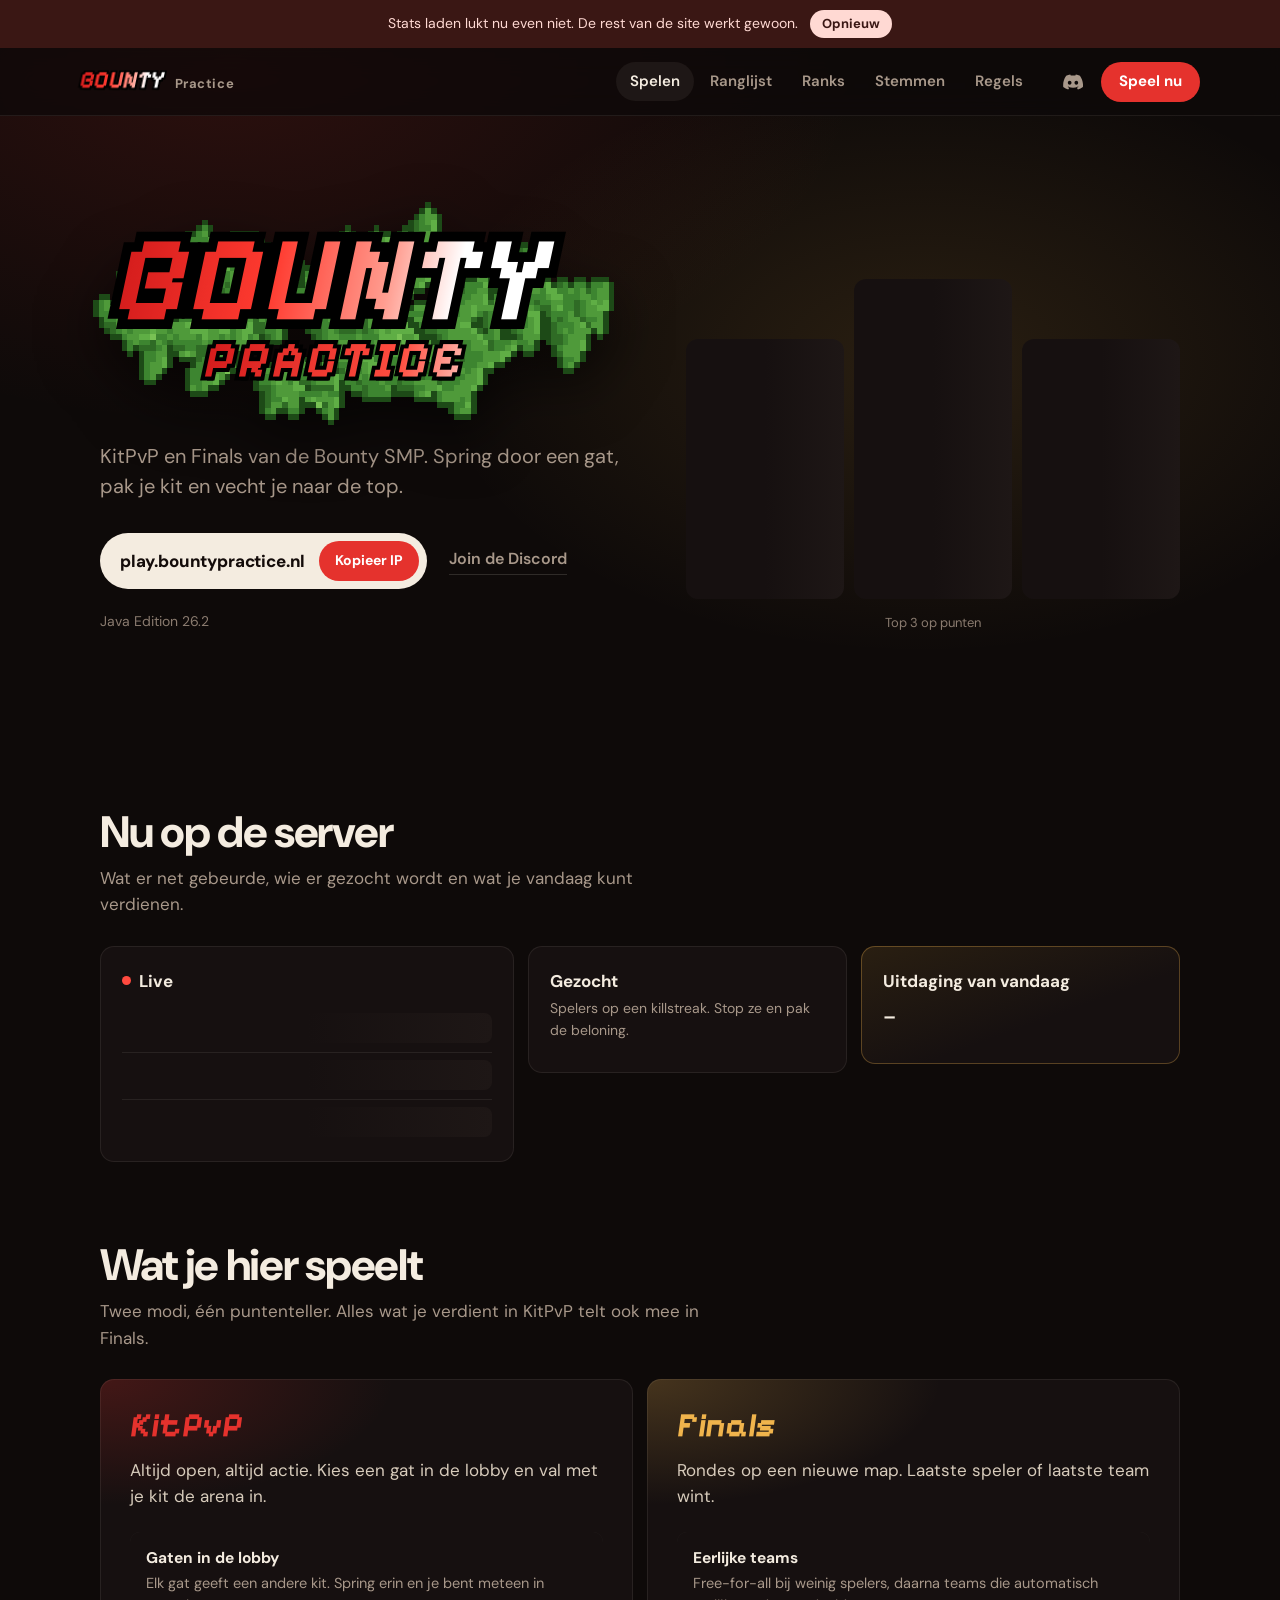
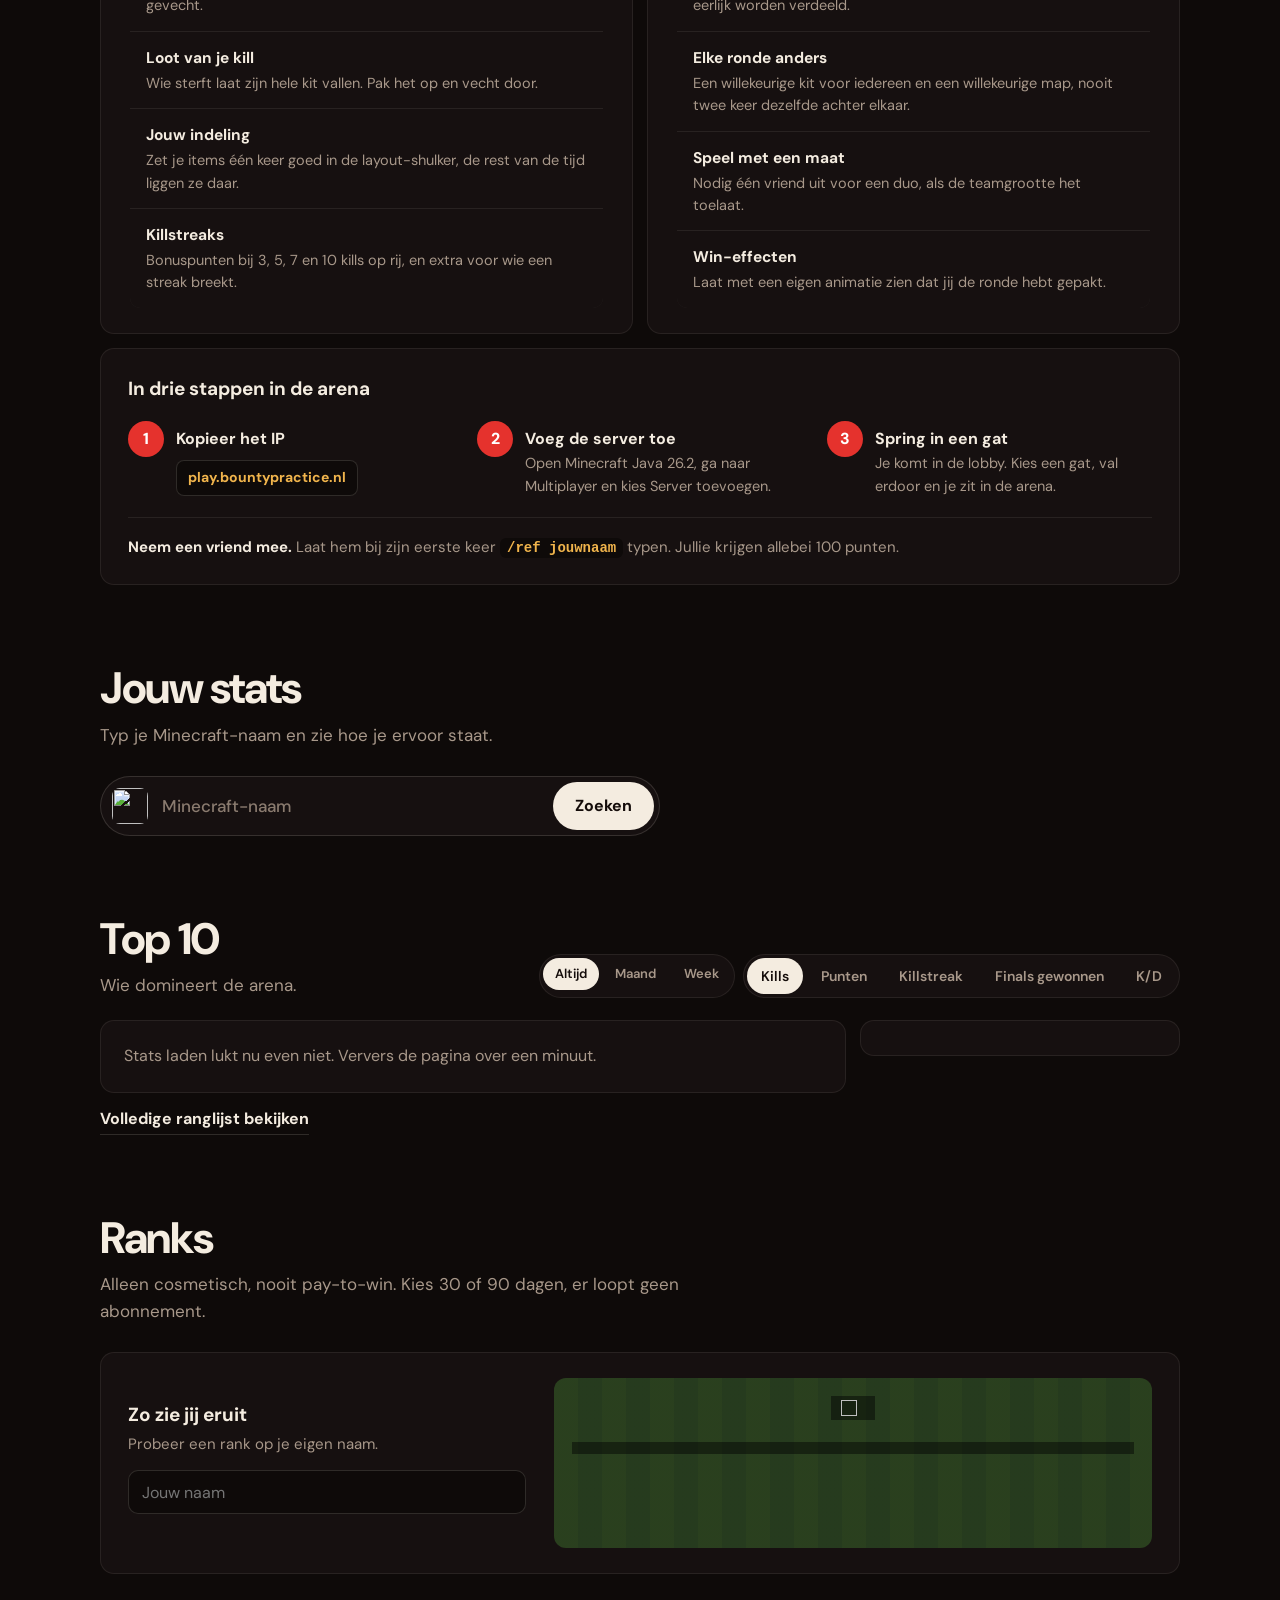
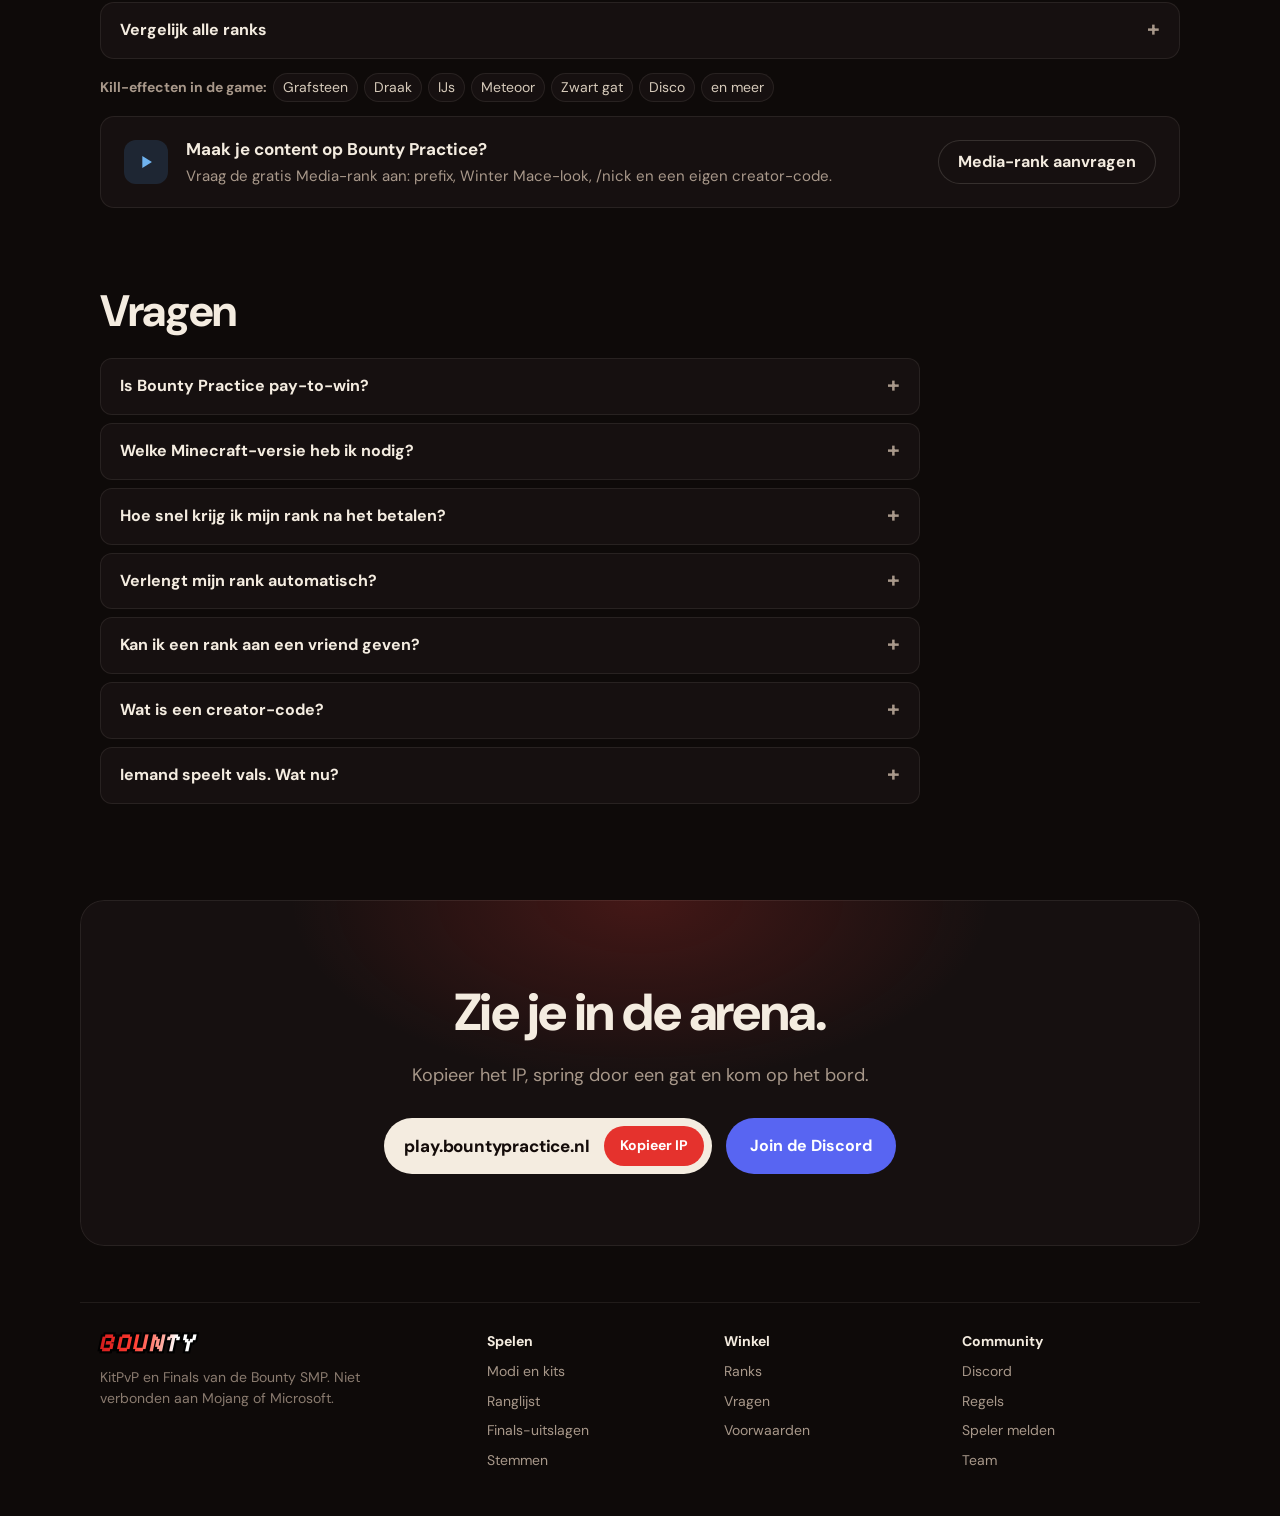
==== commit fe7bfbe1: "v4: 50 rondes – profielpagina, ranglijst, live feed, gezocht, uitdagingen, kits, Finals-uitslagen, r" ====
--- a/index.html
+++ b/index.html
@@ -2,67 +2,79 @@
 <html lang="nl">
 <head>
 <meta charset="utf-8">
-<meta name="viewport" content="width=device-width, initial-scale=1">
+<meta name="viewport" content="width=device-width, initial-scale=1, viewport-fit=cover">
 <title>Bounty Practice – KitPvP & Finals</title>
-<meta name="description" content="Bounty Practice: de KitPvP- en Finals-server van Bounty SMP. Bekijk je stats, de top 10 en steun de server met een rank.">
+<meta name="description" content="Bounty Practice: de KitPvP- en Finals-server van Bounty SMP. Bekijk je stats, de ranglijst, Finals-uitslagen en steun de server met een rank.">
 <meta name="theme-color" content="#0e0a09">
 <meta property="og:title" content="Bounty Practice – KitPvP & Finals">
 <meta property="og:description" content="Check je stats, zie wie je moet inhalen en join de arena.">
 <meta property="og:image" content="https://fabiannnyt.github.io/bounty-practice/og.png">
 <meta property="og:type" content="website">
 <meta name="twitter:card" content="summary_large_image">
-<link rel="icon" href="favicon.png">
+<link rel="canonical" href="https://fabiannnyt.github.io/bounty-practice/">
+<link rel="manifest" href="manifest.webmanifest">
+<link rel="icon" href="icon-192.png">
+<link rel="apple-touch-icon" href="icon-192.png">
+<link rel="preconnect" href="https://ekioqxtazurafzyrnbxb.supabase.co" crossorigin>
+<link rel="preconnect" href="https://mc-heads.net">
 <link rel="preconnect" href="https://fonts.googleapis.com">
 <link rel="preconnect" href="https://fonts.gstatic.com" crossorigin>
 <link rel="stylesheet" href="https://fonts.googleapis.com/css2?family=Pixelify+Sans:wght@700&family=DM+Sans:opsz,wght@9..40,400;9..40,500;9..40,600;9..40,700;9..40,800&display=swap">
 <link rel="stylesheet" href="style.css">
+<script type="application/ld+json">{"@context":"https://schema.org","@type":"WebSite","name":"Bounty Practice","url":"https://fabiannnyt.github.io/bounty-practice/","inLanguage":"nl","description":"KitPvP- en Finals-server van de Bounty SMP"}</script>
 </head>
-<body>
-
-<header class="nav">
-  <a class="nav-brand" href="#top" aria-label="Bounty Practice, naar boven">
-    <span class="wordmark"><span class="ls">Bounty</span><span class="lf">Bounty</span></span>
-    <span class="nav-sub">Practice</span>
-  </a>
-  <nav class="nav-links" aria-label="Hoofdmenu">
-    <a href="#spelen">Spelen</a>
-    <a href="#stats">Stats</a>
-    <a href="#top10">Top 10</a>
-    <a href="#ranks">Ranks</a>
-    <a href="#faq">Vragen</a>
-  </nav>
-  <a class="nav-discord" data-discord href="#" target="_blank" rel="noopener" aria-label="Discord">
-    <svg viewBox="0 0 24 24" width="20" height="20" aria-hidden="true"><path fill="currentColor" d="M20.3 4.4A19.6 19.6 0 0 0 15.4 3l-.6 1.3a18 18 0 0 0-5.5 0L8.7 3a19.6 19.6 0 0 0-4.9 1.5C.7 9.1-.2 13.6.3 18a19.8 19.8 0 0 0 6 3l1.3-2.1a12.8 12.8 0 0 1-2-1l.5-.4a14 14 0 0 0 12 0l.5.4-2 1 1.3 2.1a19.7 19.7 0 0 0 6-3c.6-5.1-.9-9.6-3.6-13.6ZM8 15.3c-1.2 0-2.2-1.1-2.2-2.4S6.8 10.5 8 10.5s2.2 1.1 2.2 2.4-1 2.4-2.2 2.4Zm8 0c-1.2 0-2.2-1.1-2.2-2.4s1-2.4 2.2-2.4 2.2 1.1 2.2 2.4-1 2.4-2.2 2.4Z"/></svg>
-  </a>
-  <button class="nav-play" type="button" data-copy-ip>Speel nu</button>
-</header>
-
-<main id="top">
+<body data-page="home">
+<a class="skip" href="#main">Naar de inhoud</a>
+<header class="nav"></header>
+
+<main id="main">
+<div id="home">
 
   <!-- Hero -->
   <section class="hero">
     <div class="hero-copy">
       <a class="welcome" data-welcome href="#stats" hidden></a>
       <h1 class="logo" aria-label="Bounty Practice">
-        <span class="logo-main"><span class="ls">Bounty</span><span class="lf">Bounty</span></span>
-        <span class="logo-sub"><span class="ls">Practice</span><span class="lf">Practice</span></span>
+        <span class="logo-main" aria-hidden="true"><span class="ls">Bounty</span><span class="lf">Bounty</span></span>
+        <span class="logo-sub" aria-hidden="true"><span class="ls">Practice</span><span class="lf">Practice</span></span>
       </h1>
       <a class="event" data-event hidden></a>
       <p class="lead">KitPvP en Finals van de Bounty SMP. Spring door een gat, pak je kit en vecht je naar de top.</p>
       <div class="cta">
         <button class="ip" type="button" data-copy-ip>
           <span class="ip-value" data-ip>play.bountypractice.nl</span>
-          <span class="ip-action" data-ip-hint>Kopieer IP</span>
+          <span class="ip-action">Kopieer IP</span>
         </button>
-        <a class="link-discord" data-discord href="#" target="_blank" rel="noopener">Join de Discord</a>
-      </div>
-      <p class="meta"><span class="online" data-online hidden><i></i><span></span> ·</span> <span data-today hidden></span> Java Edition 26.2</p>
-    </div>
-
+        <a class="link-discord" data-discord href="#" target="_blank" rel="noopener">Join de Discord<span data-discord-count></span></a>
+      </div>
+      <p class="meta"><span data-live-meta></span>Java Edition 26.2</p>
+    </div>
     <figure class="podium" aria-label="Top 3 op punten">
       <ol data-podium><li class="sk sk-pod"></li><li class="sk sk-pod"></li><li class="sk sk-pod"></li></ol>
       <figcaption>Top 3 op punten</figcaption>
     </figure>
+  </section>
+
+  <!-- Nu op de server -->
+  <section class="section live" id="live">
+    <h2>Nu op de server</h2>
+    <p class="sub">Wat er net gebeurde, wie er gezocht wordt en wat je vandaag kunt verdienen.</p>
+    <div class="live-grid">
+      <div class="panel feed-panel">
+        <h3><i class="pulse" aria-hidden="true"></i>Live</h3>
+        <ol class="feed" data-feed><li class="sk-row"><span class="sk"></span></li><li class="sk-row"><span class="sk"></span></li><li class="sk-row"><span class="sk"></span></li></ol>
+      </div>
+      <div class="panel wanted-panel">
+        <h3>Gezocht</h3>
+        <p class="panel-sub">Spelers op een killstreak. Stop ze en pak de beloning.</p>
+        <ol class="wanted" data-wanted></ol>
+      </div>
+      <div class="panel challenge-panel" data-challenge>
+        <h3>Uitdaging van vandaag</h3>
+        <p class="challenge-text" data-challenge-text>–</p>
+        <p class="challenge-meta"><b data-challenge-reward></b><span data-challenge-left></span></p>
+      </div>
+    </div>
   </section>
 
   <!-- Modi -->
@@ -71,10 +83,7 @@
     <p class="sub">Twee modi, één puntenteller. Alles wat je verdient in KitPvP telt ook mee in Finals.</p>
     <div class="modes">
       <article class="mode mode-kit">
-        <div class="mode-top">
-          <h3>KitPvP</h3>
-          <p class="mode-live"><b data-total-kills>–</b> kills op de server</p>
-        </div>
+        <div class="mode-top"><h3>KitPvP</h3><p class="mode-live" hidden><b data-total-kills>–</b> kills op de server</p></div>
         <p class="mode-lead">Altijd open, altijd actie. Kies een gat in de lobby en val met je kit de arena in.</p>
         <ul>
           <li><b>Gaten in de lobby</b><span>Elk gat geeft een andere kit. Spring erin en je bent meteen in gevecht.</span></li>
@@ -82,16 +91,9 @@
           <li><b>Jouw indeling</b><span>Zet je items één keer goed in de layout-shulker, de rest van de tijd liggen ze daar.</span></li>
           <li><b>Killstreaks</b><span>Bonuspunten bij 3, 5, 7 en 10 kills op rij, en extra voor wie een streak breekt.</span></li>
         </ul>
-        <div class="kits" data-kits hidden>
-          <p>Favoriete kits van de spelers</p>
-          <ol></ol>
-        </div>
       </article>
       <article class="mode mode-fin">
-        <div class="mode-top">
-          <h3>Finals</h3>
-          <p class="mode-live"><b data-total-wins>–</b> Finals gewonnen</p>
-        </div>
+        <div class="mode-top"><h3>Finals</h3><p class="mode-live" hidden><b data-total-wins>–</b> Finals gewonnen</p></div>
         <p class="mode-lead">Rondes op een nieuwe map. Laatste speler of laatste team wint.</p>
         <ul>
           <li><b>Eerlijke teams</b><span>Free-for-all bij weinig spelers, daarna teams die automatisch eerlijk worden verdeeld.</span></li>
@@ -102,6 +104,11 @@
       </article>
     </div>
 
+    <div class="kits-block" id="kits" data-kits hidden>
+      <div class="section-row"><h3>De kits</h3><p class="sub-sm">Met kills en hoe vaak spelers hem als favoriet hebben.</p></div>
+      <div class="kit-grid" data-kit-grid></div>
+    </div>
+
     <div class="join">
       <h3>In drie stappen in de arena</h3>
       <ol>
@@ -109,10 +116,18 @@
         <li><b>Voeg de server toe</b><span>Open Minecraft Java 26.2, ga naar Multiplayer en kies Server toevoegen.</span></li>
         <li><b>Spring in een gat</b><span>Je komt in de lobby. Kies een gat, val erdoor en je zit in de arena.</span></li>
       </ol>
-    </div>
-  </section>
-
-  <!-- Stats -->
+      <p class="refer"><b>Neem een vriend mee.</b> Laat hem bij zijn eerste keer <code>/ref jouwnaam</code> typen. Jullie krijgen allebei 100 punten.</p>
+    </div>
+  </section>
+
+  <!-- Finals-uitslagen -->
+  <section class="section" id="finals" data-finals-section hidden>
+    <h2>Laatste Finals</h2>
+    <p class="sub">De winnaars van de laatste rondes.</p>
+    <ol class="matches" data-matches></ol>
+  </section>
+
+  <!-- Stats zoeken -->
   <section class="section" id="stats">
     <h2>Jouw stats</h2>
     <p class="sub">Typ je Minecraft-naam en zie hoe je ervoor staat.</p>
@@ -120,11 +135,10 @@
       <label class="sr" for="q">Minecraft-naam</label>
       <img class="search-face" data-search-face src="https://mc-heads.net/avatar/MHF_Steve/48" alt="" width="36" height="36">
       <input id="q" name="q" autocomplete="off" spellcheck="false" maxlength="16" placeholder="Minecraft-naam" role="combobox" aria-controls="suggest" aria-expanded="false" aria-autocomplete="list">
-      <datalist id="names"></datalist>
       <button type="submit">Zoeken</button>
       <ul class="suggest" id="suggest" role="listbox" data-suggest hidden></ul>
     </form>
-    <div class="profile" data-profile hidden></div>
+    <p class="chips" data-chips hidden></p>
   </section>
 
   <!-- Top 10 -->
@@ -134,16 +148,34 @@
         <h2>Top 10</h2>
         <p class="sub">Wie domineert de arena.</p>
       </div>
-      <div class="seg" role="tablist" aria-label="Kies een stat" data-tabs></div>
-    </div>
-    <ol class="board" data-board aria-live="polite"><li class="sk-row"><span class="sk"></span></li><li class="sk-row"><span class="sk"></span></li><li class="sk-row"><span class="sk"></span></li><li class="sk-row"><span class="sk"></span></li><li class="sk-row"><span class="sk"></span></li></ol>
-    <p class="board-note" data-board-note></p>
+      <div class="board-ctl">
+        <div class="seg seg-sm" role="tablist" aria-label="Periode" data-periods></div>
+        <div class="seg" role="tablist" aria-label="Kies een stat" data-tabs></div>
+      </div>
+    </div>
+    <div class="top-grid">
+      <div>
+        <ol class="board" data-board aria-live="polite"><li class="sk-row"><span class="sk"></span></li><li class="sk-row"><span class="sk"></span></li><li class="sk-row"><span class="sk"></span></li><li class="sk-row"><span class="sk"></span></li></ol>
+        <p class="board-note" data-board-note></p>
+        <a class="more" href="ranglijst.html">Volledige ranglijst bekijken</a>
+      </div>
+      <aside class="side">
+        <a class="potw" data-potw hidden></a>
+        <div class="records" data-records></div>
+      </aside>
+    </div>
   </section>
 
   <!-- Ranks -->
   <section class="section" id="ranks">
     <h2>Ranks</h2>
     <p class="sub">Alleen cosmetisch, nooit pay-to-win. Kies 30 of 90 dagen, er loopt geen abonnement.</p>
+
+    <div class="goal" data-goal hidden>
+      <div class="goal-top"><b data-goal-label></b><span data-goal-text></span></div>
+      <span class="goal-bar"><i data-goal-bar></i></span>
+    </div>
+
     <div class="preview">
       <div class="preview-ctl">
         <h3>Zo zie jij eruit</h3>
@@ -160,13 +192,26 @@
     <p class="shop-soon" data-shop-soon hidden><b>De winkel gaat binnenkort open.</b> Je kunt de ranks alvast bekijken en uitproberen hierboven.</p>
     <div class="ranks" data-ranks></div>
 
+    <details class="compare" data-compare>
+      <summary>Vergelijk alle ranks</summary>
+      <div class="compare-wrap"><table data-compare-table></table></div>
+    </details>
+
+    <p class="effects"><b>Kill-effecten in de game:</b> <span>Grafsteen</span><span>Draak</span><span>IJs</span><span>Meteoor</span><span>Zwart gat</span><span>Disco</span><span>en meer</span></p>
+
     <div class="media-strip">
       <span class="media-ico" aria-hidden="true"><svg viewBox="0 0 24 24" width="22" height="22"><path fill="currentColor" d="M8 5.5v13l10.5-6.5z"/></svg></span>
       <div>
         <h3>Maak je content op Bounty Practice?</h3>
-        <p>Vraag de gratis Media-rank aan: prefix, Winter Mace-look en /nick voor je video's en streams.</p>
+        <p>Vraag de gratis Media-rank aan: prefix, Winter Mace-look, /nick en een eigen creator-code.</p>
       </div>
       <button class="btn-ghost" type="button" data-open-media>Media-rank aanvragen</button>
+    </div>
+
+    <div class="creators" data-creators hidden>
+      <h3>Content creators</h3>
+      <p>Zij maken video's en streams op Bounty Practice. Gebruik hun code bij het kopen en steun ze.</p>
+      <ul data-creators-list></ul>
     </div>
 
     <div class="supporters" data-supporters hidden>
@@ -176,6 +221,21 @@
     </div>
   </section>
 
+  <!-- Nieuws + agenda -->
+  <section class="section" id="nieuws" data-news-section hidden>
+    <div class="news-grid">
+      <div>
+        <h2>Nieuws</h2>
+        <div class="news" data-news></div>
+      </div>
+      <div data-agenda-wrap hidden>
+        <h2>Agenda</h2>
+        <ol class="agenda" data-agenda></ol>
+      </div>
+    </div>
+  </section>
+
+  <!-- Vragen -->
   <section class="section faq" id="faq">
     <h2>Vragen</h2>
     <div class="faq-list">
@@ -183,8 +243,9 @@
       <details><summary>Welke Minecraft-versie heb ik nodig?</summary><p>Minecraft Java Edition 26.2. Bedrock (telefoon, console) wordt niet ondersteund.</p></details>
       <details><summary>Hoe snel krijg ik mijn rank na het betalen?</summary><p>Binnen een paar minuten, ook als je offline bent. Log in en je prefix staat er. Duurt het langer dan 15 minuten, stuur dan een bericht in de Discord.</p></details>
       <details><summary>Verlengt mijn rank automatisch?</summary><p>Nee. Je betaalt één keer en de rank loopt 30 of 90 dagen. Op je profiel zie je hoeveel dagen je nog hebt en kun je verlengen. De extra dagen komen bovenop je huidige tijd.</p></details>
-      <details><summary>Kan ik een rank aan een vriend geven?</summary><p>Ja. Kies bij het kopen "Cadeau voor een vriend" en vul zijn Minecraft-naam in.</p></details>
-      <details><summary>Hoe worden mijn stats bijgehouden?</summary><p>De server houdt alles bij terwijl je speelt: kills, deaths, killstreaks, Finals en punten. De site ververst elke minuut.</p></details>
+      <details><summary>Kan ik een rank aan een vriend geven?</summary><p>Ja. Kies bij het kopen "Cadeau voor een vriend". Vul je eigen naam in als je wilt dat de server laat zien van wie het cadeau komt.</p></details>
+      <details><summary>Wat is een creator-code?</summary><p>Elke content creator met de Media-rank heeft een eigen code. Gebruik je die bij het kopen, dan krijg je korting en ziet de creator dat jij hem steunt.</p></details>
+      <details><summary>Iemand speelt vals. Wat nu?</summary><p>Meld hem op de <a href="regels.html#melden">regels-pagina</a>. Het team kijkt elke melding na.</p></details>
     </div>
   </section>
 
@@ -196,22 +257,18 @@
       <a class="btn-discord" data-discord href="#" target="_blank" rel="noopener">Join de Discord</a>
     </div>
   </section>
-
+</div>
+
+<!-- Profiel als eigen pagina -->
+<div id="profile-view" hidden>
+  <section class="section profile-page">
+    <a class="back" href="./#stats">Terug</a>
+    <div class="profile" data-profile></div>
+  </section>
+</div>
 </main>
 
-<footer class="foot">
-  <span>Bounty Practice hoort bij de Bounty SMP. Niet verbonden aan Mojang of Microsoft.</span>
-  <span><a data-discord href="#" target="_blank" rel="noopener">Discord</a><a href="voorwaarden.html">Voorwaarden</a></span>
-</footer>
-
-<nav class="tabbar" aria-label="Snel naar">
-  <a href="#spelen"><svg viewBox="0 0 24 24" aria-hidden="true"><path d="M7 4l12 8-12 8z"/></svg>Spelen</a>
-  <a href="#stats"><svg viewBox="0 0 24 24" aria-hidden="true"><circle cx="11" cy="11" r="6.5"/><path d="M16 16l4 4"/></svg>Stats</a>
-  <a href="#top10"><svg viewBox="0 0 24 24" aria-hidden="true"><path d="M4 20V11M10 20V5M16 20v-6M22 20H2"/></svg>Top 10</a>
-  <a href="#ranks"><svg viewBox="0 0 24 24" aria-hidden="true"><path d="M3 8l4 4 5-7 5 7 4-4-2 11H5z"/></svg>Ranks</a>
-</nav>
-
-<div class="toast" data-toast role="status" aria-live="polite"></div>
+<footer class="foot"></footer>
 
 <!-- Kopen -->
 <dialog class="sheet" data-buy>
@@ -233,11 +290,21 @@
         <input name="mc" required maxlength="16" pattern="[A-Za-z0-9_]{3,16}" autocomplete="off" spellcheck="false" placeholder="Op deze naam komt de rank">
       </span>
     </label>
+    <label class="field" data-gift-from hidden>Van (jouw naam, optioneel)
+      <input name="from" maxlength="16" autocomplete="off" spellcheck="false" placeholder="De server laat zien dat het van jou komt">
+    </label>
     <p class="gift-note" data-gift-note hidden>De rank komt direct op de naam van je vriend. Check de spelling goed.</p>
+    <div class="coupon">
+      <label class="field">Creator-code (optioneel)
+        <span class="field-row"><input name="coupon" maxlength="24" autocomplete="off" spellcheck="false" placeholder="Bijv. de code van je favoriete streamer"><button type="button" class="btn-ghost sm" data-coupon-check>Toepassen</button></span>
+      </label>
+      <p class="msg" data-coupon-msg></p>
+    </div>
     <label class="check"><input type="checkbox" name="ok" required> Ik ga akkoord met de <a href="voorwaarden.html" target="_blank">voorwaarden</a></label>
     <button class="btn" type="submit" value="pay" data-buy-go>Betalen</button>
     <p class="msg" data-buy-msg role="status"></p>
-    <p class="fine">Veilig betalen via Mollie met iDEAL, Bancontact, creditcard of PayPal. Je rank staat binnen een paar minuten klaar in-game.</p>
+    <p class="paymethods" aria-label="Betaalmethodes"><span>iDEAL</span><span>Bancontact</span><span>PayPal</span><span>Creditcard</span></p>
+    <p class="fine">Veilig betalen via Mollie. Je rank staat binnen een paar minuten klaar in-game.</p>
   </form>
 </dialog>
 
@@ -263,6 +330,7 @@
 </dialog>
 
 <script src="config.js"></script>
+<script src="common.js"></script>
 <script src="app.js"></script>
 </body>
 </html>
--- a/style.css
+++ b/style.css
@@ -1,6 +1,6 @@
 :root{
   --bg:#0e0a09; --s1:#161010; --s2:#1e1716; --line:rgba(244,236,224,.08); --line2:rgba(244,236,224,.14);
-  --fg:#f4ece0; --mut:#9c8c7d; --dim:#6b5d52;
+  --fg:#f4ece0; --mut:#a8988a; --dim:#8a7b6f;
   --red:#e5322d; --red2:#ff4a3f; --gold:#f0b44c; --silver:#c9ccd3; --bronze:#d08a52; --ok:#6ad46a;
   --f:"DM Sans",system-ui,sans-serif; --pix:"Pixelify Sans",ui-monospace,monospace;
   --r:14px; --w:1120px;
@@ -368,16 +368,6 @@
 .for-pick button[aria-checked="true"]{background:var(--fg);color:#140c0a}
 .gift-note{margin:-6px 0 0;font-size:13.5px;color:var(--gold)}
 
-/* R9: kits */
-.kits{position:relative;margin-top:16px}
-.kits p{margin:0 0 8px;font-size:14px;font-weight:700}
-.mode .kits ol{list-style:none;margin:0;padding:0;display:grid;gap:10px;background:none}
-.mode .kits li{padding:0;background:none;display:grid;grid-template-columns:110px 1fr 42px;align-items:center;gap:10px;font-size:14px}
-.kits li span{color:#d7cbbb}
-.kits .trk{height:8px;border-radius:99px;background:rgba(244,236,224,.07);overflow:hidden}
-.kits li i{display:block;height:100%;border-radius:99px;background:var(--red)}
-.kits li b{text-align:right;font-variant-numeric:tabular-nums;color:var(--mut)}
-
 /* R10: leeg podium */
 .podium-empty{grid-column:1/-1;order:0!important;cursor:default!important;padding:40px 24px;border-radius:var(--r);background:var(--s1);box-shadow:inset 0 0 0 1px var(--line);gap:6px}
 .podium-empty b{font-size:20px}
@@ -460,3 +450,279 @@
 .ip-action{white-space:nowrap}
 @media (max-width:420px){.cta-band{padding:44px 14px}.cta-band .ip{padding-left:14px;gap:8px}.cta-band .ip-value{font-size:15px}.ip-action{padding:0 12px}}
 .foot a:first-child{margin-left:0}
+
+/* ===== v4 ===== */
+.skip{position:absolute;left:-999px;top:8px;z-index:100;padding:10px 14px;border-radius:8px;background:var(--fg);color:#140c0a;font-weight:700}
+.skip:focus{left:8px}
+.nav-links a[aria-current="page"]{color:var(--fg);background:var(--s2)}
+.nav-online{display:flex;align-items:center;gap:6px;margin-right:6px;font-size:14px;color:var(--mut);font-weight:600}
+.nav-online i,.dot{display:inline-block;width:8px;height:8px;border-radius:50%;background:var(--ok);box-shadow:0 0 0 3px rgba(106,212,106,.18)}
+.dot{margin-right:7px;vertical-align:1px}
+.nav-online b{color:var(--fg)}
+@media (max-width:720px){.nav-online{display:none}}
+.tabbar svg .f{fill:currentColor;stroke:none}
+.offline{position:sticky;top:0;z-index:60;display:flex;justify-content:center;align-items:center;gap:12px;flex-wrap:wrap;padding:10px 16px;background:#3a1714;color:#ffd9d3;font-size:14px;text-align:center}
+.offline button{padding:4px 12px;border-radius:999px;background:#ffd9d3;color:#3a1714;font-weight:700;font-size:13px}
+
+/* Live */
+.live-grid{display:grid;grid-template-columns:1.3fr 1fr 1fr;gap:14px}
+@media (max-width:980px){.live-grid{grid-template-columns:1fr 1fr}.feed-panel{grid-column:1/-1}}
+@media (max-width:640px){.live-grid{grid-template-columns:1fr}}
+.panel{padding:22px 22px 18px;border-radius:var(--r);background:var(--s1);box-shadow:inset 0 0 0 1px var(--line)}
+.panel h3{margin:0 0 4px;font-size:17px;display:flex;align-items:center;gap:8px}
+.panel-sub{margin:0 0 14px;color:var(--mut);font-size:14px}
+.pulse{width:9px;height:9px;border-radius:50%;background:var(--red2);box-shadow:0 0 0 0 rgba(255,74,63,.6);animation:pulse 1.8s infinite}
+@keyframes pulse{70%{box-shadow:0 0 0 8px rgba(255,74,63,0)}100%{box-shadow:0 0 0 0 rgba(255,74,63,0)}}
+.feed{list-style:none;margin:12px 0 0;padding:0;display:grid;gap:2px}
+.feed li{display:grid;grid-template-columns:28px 1fr;gap:10px;align-items:start;padding:7px 0;font-size:14.5px;color:#d7cbbb}
+.feed li+li{border-top:1px solid var(--line)}
+.feed img{border-radius:6px;image-rendering:pixelated}
+.feed b{color:var(--fg)}
+.feed small{display:block;font-size:12.5px;color:var(--dim)}
+.feed .empty,.wanted .empty{display:block;color:var(--mut);font-size:14px}
+.feed .sk-row{display:block}.feed .sk-row .sk{display:block;height:30px;border-radius:8px}
+.wanted{list-style:none;margin:0;padding:0;display:grid;gap:8px}
+.wanted a{display:grid;grid-template-columns:40px 1fr auto;gap:12px;align-items:center;padding:8px 12px 8px 8px;border-radius:12px;background:rgba(229,50,45,.07);box-shadow:inset 0 0 0 1px rgba(229,50,45,.25)}
+.wanted a:hover{background:rgba(229,50,45,.12)}
+.wanted img{border-radius:8px;image-rendering:pixelated}
+.wanted b{display:block;font-size:15px}
+.wanted small{color:var(--mut);font-size:13px}
+.wanted em{font-style:normal;font-weight:800;color:var(--gold)}
+.challenge-panel{background:linear-gradient(160deg,rgba(240,180,76,.12),var(--s1) 60%);box-shadow:inset 0 0 0 1px rgba(240,180,76,.3)}
+.challenge-text{margin:10px 0 16px;font-size:19px;font-weight:700;line-height:1.35}
+.challenge-meta{display:flex;justify-content:space-between;gap:10px;margin:0;font-size:14px;color:var(--mut)}
+.challenge-meta b{color:var(--gold)}
+
+/* Kits */
+.kits-block{margin-top:14px}
+.kits-block h3{margin:0;font-size:19px}
+.sub-sm{margin:0;color:var(--mut);font-size:14px}
+.kit-grid{display:grid;grid-template-columns:repeat(auto-fill,minmax(200px,1fr));gap:10px;margin-top:12px}
+.kit{display:flex;flex-direction:column;padding:18px;border-radius:var(--r);background:var(--s1);box-shadow:inset 0 0 0 1px var(--line)}
+.kit.hot{box-shadow:inset 0 0 0 1px rgba(229,50,45,.45)}
+.kit-top{display:flex;justify-content:space-between;align-items:center;gap:8px}
+.kit h4{margin:0;font:700 22px/1 var(--pix);transform:skewX(-8deg);color:var(--fg)}
+.kit-badge{font-size:11.5px;font-weight:800;padding:3px 8px;border-radius:999px;background:var(--red);color:#fff}
+.kit p{margin:8px 0 10px;color:var(--mut);font-size:14px}
+.kit ul{list-style:none;margin:0 0 14px;padding:0;display:flex;flex-wrap:wrap;gap:5px;flex:1;align-content:flex-start}
+.kit li{font-size:12.5px;padding:3px 8px;border-radius:6px;background:var(--bg);color:#d7cbbb}
+.kit-stats{display:flex;justify-content:space-between;font-size:13.5px;color:var(--mut);padding-top:12px;border-top:1px solid var(--line)}
+.kit-stats b{color:var(--fg)}
+.refer{margin:20px 0 0;padding-top:18px;border-top:1px solid var(--line);color:var(--mut);font-size:15px}
+.refer b{color:var(--fg)}
+.refer code{font:600 14px ui-monospace,monospace;padding:2px 7px;border-radius:6px;background:var(--bg);color:var(--gold)}
+
+/* Finals-uitslagen */
+.matches{list-style:none;margin:0;padding:0;display:grid;grid-template-columns:1fr 1fr;gap:10px}
+@media (max-width:760px){.matches{grid-template-columns:1fr}}
+.matches li{display:grid;grid-template-columns:auto 1fr auto;gap:14px;align-items:center;padding:14px 18px 14px 14px;border-radius:var(--r);background:var(--s1);box-shadow:inset 0 0 0 1px var(--line)}
+.m-win{display:flex}
+.m-win a+a{margin-left:-10px}
+.m-win img{border-radius:9px;image-rendering:pixelated;box-shadow:0 0 0 3px var(--s1)}
+.m-info b{display:block;font-size:15px}
+.m-info span{font-size:13.5px;color:var(--mut)}
+.matches time{font-size:13px;color:var(--dim);white-space:nowrap}
+
+/* Chips onder zoeken */
+.chips{display:flex;flex-wrap:wrap;align-items:center;gap:6px;margin:14px 0 0;font-size:14px;color:var(--mut)}
+.chips a{display:inline-flex;align-items:center;gap:7px;padding:4px 11px 4px 4px;border-radius:999px;background:var(--s1);box-shadow:inset 0 0 0 1px var(--line);color:var(--fg);font-weight:600}
+.chips a:hover{background:var(--s2)}
+.chips img{border-radius:5px;image-rendering:pixelated}
+
+/* Top 10 + zijkant */
+.board-ctl{display:flex;gap:8px;flex-wrap:wrap;justify-content:flex-end;max-width:100%}
+.seg-sm button{height:32px;padding:0 12px;font-size:13px}
+.seg button:disabled{opacity:.35;cursor:default}
+.top-grid{display:grid;grid-template-columns:1fr 320px;gap:14px;align-items:start}
+@media (max-width:900px){.top-grid{grid-template-columns:1fr}}
+.more{display:inline-block;margin-top:14px;font-weight:700;color:var(--fg);border-bottom:1px solid var(--line2);padding-bottom:2px}
+.more:hover{border-color:var(--fg)}
+.side{display:grid;gap:14px}
+.potw{display:grid;justify-items:center;text-align:center;padding:20px;border-radius:var(--r);background:linear-gradient(180deg,rgba(240,180,76,.14),var(--s1) 70%);box-shadow:inset 0 0 0 1px rgba(240,180,76,.35)}
+.potw-k{font-size:13px;font-weight:800;color:var(--gold)}
+.potw img{height:150px;margin:10px 0;image-rendering:pixelated;filter:drop-shadow(0 10px 14px rgba(0,0,0,.5))}
+.potw b{font-size:18px}
+.potw>span:last-child{font-size:13.5px;color:var(--mut)}
+.records{padding:18px;border-radius:var(--r);background:var(--s1);box-shadow:inset 0 0 0 1px var(--line)}
+.records h3{margin:0 0 10px;font-size:16px}
+.records ul{list-style:none;margin:0;padding:0;display:grid;gap:4px}
+.records a{display:grid;grid-template-columns:32px 1fr auto;gap:10px;align-items:center;padding:6px;border-radius:10px}
+.records a:hover{background:var(--s2)}
+.records img{border-radius:6px;image-rendering:pixelated}
+.records small{display:block;font-size:12.5px;color:var(--mut)}
+.records b{font-size:15px}
+.records em{font-style:normal;font-size:13px;color:var(--mut);max-width:110px;overflow:hidden;text-overflow:ellipsis;white-space:nowrap}
+
+/* Ranks extra */
+.goal{margin-bottom:14px;padding:16px 20px;border-radius:var(--r);background:var(--s1);box-shadow:inset 0 0 0 1px var(--line)}
+.goal-top{display:flex;justify-content:space-between;gap:12px;flex-wrap:wrap;margin-bottom:10px;font-size:15px}
+.goal-top span{color:var(--mut)}
+.goal-bar{display:block;height:10px;border-radius:99px;background:rgba(244,236,224,.07);overflow:hidden}
+.goal-bar i{display:block;height:100%;border-radius:99px;background:linear-gradient(90deg,var(--red),var(--gold))}
+.compare{margin-top:14px;border-radius:var(--r);background:var(--s1);box-shadow:inset 0 0 0 1px var(--line)}
+.compare summary{cursor:pointer;list-style:none;padding:16px 20px;font-weight:700;display:flex;justify-content:space-between}
+.compare summary::-webkit-details-marker{display:none}
+.compare summary::after{content:"+";font-size:22px;line-height:1;color:var(--mut)}
+.compare[open] summary::after{content:"–"}
+.compare-wrap{overflow-x:auto;padding:0 20px 18px}
+.compare table{width:100%;border-collapse:collapse;font-size:14.5px;min-width:560px}
+.compare th,.compare td{padding:10px 8px;border-top:1px solid var(--line);text-align:center}
+.compare thead th{border-top:0;font-weight:800}
+.compare tbody th{text-align:left;font-weight:500;color:#d7cbbb}
+.compare .yes{display:inline-block;width:14px;height:14px;background:var(--ok);-webkit-mask:url("data:image/svg+xml,%3Csvg xmlns='http://www.w3.org/2000/svg' viewBox='0 0 12 12'%3E%3Cpath d='M1 6.5 4.5 10 11 2' fill='none' stroke='%23000' stroke-width='2.2'/%3E%3C/svg%3E") center/contain no-repeat;mask:url("data:image/svg+xml,%3Csvg xmlns='http://www.w3.org/2000/svg' viewBox='0 0 12 12'%3E%3Cpath d='M1 6.5 4.5 10 11 2' fill='none' stroke='%23000' stroke-width='2.2'/%3E%3C/svg%3E") center/contain no-repeat}
+.compare .no{color:var(--dim)}
+.effects{display:flex;flex-wrap:wrap;align-items:center;gap:6px;margin:14px 0 0;font-size:14px;color:var(--mut)}
+.effects span{padding:4px 10px;border-radius:999px;background:var(--s1);box-shadow:inset 0 0 0 1px var(--line);color:#d7cbbb}
+.creators{margin-top:14px;padding:22px 24px;border-radius:var(--r);background:var(--s1);box-shadow:inset 0 0 0 1px var(--line)}
+.creators h3{margin:0;font-size:17px}
+.creators p{margin:2px 0 14px;color:var(--mut);font-size:15px}
+.creators ul{list-style:none;margin:0;padding:0;display:grid;grid-template-columns:repeat(auto-fill,minmax(190px,1fr));gap:8px}
+.creators a{display:flex;align-items:center;gap:12px;padding:8px;border-radius:12px;background:var(--bg);box-shadow:inset 0 0 0 1px rgba(76,158,232,.35)}
+.creators img{border-radius:10px;image-rendering:pixelated}
+.creators b{display:block}
+.creators small{color:#6fb3f0;font-weight:700}
+.coupon .field-row input{flex:1}
+.btn-ghost.sm{height:44px;padding:0 14px;font-size:14px}
+.paymethods{display:flex;flex-wrap:wrap;justify-content:center;gap:6px;margin:-4px 0 0}
+.paymethods span{font-size:12px;font-weight:700;padding:4px 9px;border-radius:6px;background:var(--bg);box-shadow:inset 0 0 0 1px var(--line2);color:#d7cbbb}
+.sheet{max-height:calc(100dvh - 24px);overflow:auto}
+
+/* Nieuws + agenda */
+.news-grid{display:grid;grid-template-columns:1.4fr 1fr;gap:40px}
+@media (max-width:860px){.news-grid{grid-template-columns:1fr}}
+.news{display:grid;gap:10px;margin-top:22px}
+.news article{padding:20px 22px;border-radius:var(--r);background:var(--s1);box-shadow:inset 0 0 0 1px var(--line)}
+.news time{font-size:13px;color:var(--dim);font-weight:600}
+.news h3{margin:4px 0 6px;font-size:18px}
+.news p{margin:0;color:var(--mut)}
+.agenda{list-style:none;margin:22px 0 0;padding:0;display:grid;gap:10px}
+.agenda li{display:grid;gap:2px;padding:16px 18px;border-radius:var(--r);background:var(--s1);box-shadow:inset 0 0 0 1px var(--line)}
+.agenda time{font-size:13px;font-weight:700;color:var(--red2)}
+.agenda span{font-size:14px;color:var(--mut)}
+.agenda a{justify-self:start;margin-top:6px;font-size:13px;font-weight:700;border-bottom:1px solid var(--line2)}
+.faq details p a{color:var(--fg);text-decoration:underline;text-underline-offset:3px}
+
+/* Profielpagina */
+.profile-page{padding-top:40px}
+.back{display:inline-flex;align-items:center;gap:6px;margin-bottom:18px;color:var(--mut);font-weight:600}
+.back::before{content:"←"}
+.back:hover{color:var(--fg)}
+.profile{grid-template-columns:220px 1fr;align-items:start}
+.profile h1{font-weight:800;font-size:clamp(30px,4vw,40px);letter-spacing:-.02em;margin:0;display:flex;align-items:center;gap:12px;flex-wrap:wrap}
+.profile.empty{display:block;text-align:center;padding:48px 24px}
+.profile.empty p{color:var(--mut)}
+.profile.empty .btn{display:inline-grid;place-items:center;padding:0 24px;margin-top:10px}
+.pf-left{position:sticky;top:92px;display:grid;justify-items:center;gap:12px}
+@media (max-width:700px){.pf-left{position:static}}
+.pf-online{display:flex;align-items:center;font-size:14px;font-weight:700;color:var(--ok)}
+.pf-actions{display:flex;gap:6px}
+.profile .stats{margin-bottom:0}
+.wanted-banner{margin:-6px 0 14px;padding:10px 14px;border-radius:12px;background:rgba(229,50,45,.12);box-shadow:inset 0 0 0 1px rgba(229,50,45,.4);font-size:14.5px;color:#ffd0c9;text-align:left}
+.wanted-banner b{font:700 15px var(--pix);color:var(--red2);margin-right:6px}
+.since{margin:-6px 0 14px;padding:10px 14px;border-radius:12px;background:rgba(106,212,106,.08);box-shadow:inset 0 0 0 1px rgba(106,212,106,.3);font-size:14.5px;color:#cfe9cf;text-align:left}
+.since b{color:#fff}
+.pf-grid{display:grid;grid-template-columns:1fr 1fr;gap:14px;margin-top:14px}
+@media (max-width:700px){.pf-grid{grid-template-columns:1fr}}
+.block{padding:16px 18px;border-radius:12px;background:var(--bg);box-shadow:inset 0 0 0 1px var(--line);text-align:left}
+.pf-main>.block{margin-top:14px}
+.block-h{display:flex;justify-content:space-between;gap:10px;margin:0 0 12px;font-size:14px}
+.block-h span{color:var(--mut)}
+.chart{display:grid;grid-template-columns:repeat(14,1fr);gap:4px;height:96px;align-items:end}
+.chart.sk{display:block}
+.chart span{height:100%;display:flex;align-items:flex-end}
+.chart i{width:100%;border-radius:4px 4px 2px 2px;background:linear-gradient(180deg,var(--gold),var(--red))}
+.chart span:hover i{filter:brightness(1.25)}
+.form{list-style:none;margin:0;padding:0;display:flex;flex-wrap:wrap;gap:5px}
+.form li{width:30px;height:30px;display:grid;place-items:center;border-radius:8px;font-weight:800;font-size:13px}
+.form .w{background:rgba(106,212,106,.18);color:var(--ok)}
+.form .l{background:rgba(244,236,224,.06);color:var(--mut)}
+.pkits{list-style:none;margin:0;padding:0;display:grid;gap:8px}
+.pkits li{display:grid;grid-template-columns:100px 1fr 44px;align-items:center;gap:10px;font-size:14px}
+.pkits .trk{height:8px;border-radius:99px;background:rgba(244,236,224,.07);overflow:hidden}
+.pkits i{display:block;height:100%;border-radius:99px;background:var(--red)}
+.pkits b{text-align:right;font-variant-numeric:tabular-nums}
+.rivals{display:grid;gap:8px}
+.rival{display:grid;grid-template-columns:40px 1fr;gap:12px;align-items:center;padding:8px;border-radius:10px;background:var(--s1)}
+.rival:hover{background:var(--s2)}
+.rival img{border-radius:8px;image-rendering:pixelated}
+.rival small{display:block;font-size:12px;font-weight:800;color:var(--red2)}
+.rival b{display:block}
+.rival em{font-style:normal;font-size:13px;color:var(--mut)}
+.block-h b{font-weight:700}
+.badges{list-style:none;margin:0;padding:0;display:grid;grid-template-columns:repeat(4,1fr);gap:6px}
+@media (max-width:700px){.badges{grid-template-columns:repeat(2,1fr)}}
+.badges li{position:relative;overflow:hidden;padding:10px 12px;border-radius:10px;background:var(--s1);box-shadow:inset 0 0 0 1px var(--line)}
+.badges li b{display:block;font-size:14px;color:var(--dim)}
+.badges li span{display:block;font-size:12.5px;color:var(--dim);font-variant-numeric:tabular-nums}
+.badges li small{display:block;margin-top:3px;font-size:11.5px;color:var(--dim)}
+.badges li i{position:absolute;left:0;bottom:0;height:3px;background:var(--dim)}
+.badges li.ok{background:rgba(240,180,76,.08);box-shadow:inset 0 0 0 1px rgba(240,180,76,.35)}
+.badges li.ok b{color:var(--gold)}
+.badges li.ok span,.badges li.ok small{color:var(--mut)}
+.target{color:inherit}
+
+/* Subpagina's */
+.subpage .section:first-child{padding-top:48px}
+.page-h{font-weight:800;font-size:clamp(36px,5vw,52px);letter-spacing:-.03em;line-height:1.05;margin:0}
+.rl-ctl{display:flex;gap:8px;flex-wrap:wrap;margin-bottom:10px}
+.reset{margin:0 0 16px;color:var(--mut);font-size:14.5px}
+.reset b{color:var(--fg)}
+.rl-find{display:flex;gap:8px;max-width:420px;margin-bottom:14px}
+.rl-find input{flex:1;height:42px;padding:0 14px;border-radius:999px;border:0;background:var(--s1);box-shadow:inset 0 0 0 1px var(--line2);outline:none}
+.rl-find input:focus{box-shadow:inset 0 0 0 2px var(--gold)}
+.rl-find button{height:42px;padding:0 18px;border-radius:999px;background:var(--fg);color:#140c0a;font-weight:700}
+.board.big{max-width:760px}
+.votes{list-style:none;margin:0;padding:0;display:grid;gap:10px;max-width:640px}
+.votes li{display:grid;grid-template-columns:36px 1fr auto;gap:14px;align-items:center;padding:14px 14px 14px 18px;border-radius:var(--r);background:var(--s1);box-shadow:inset 0 0 0 1px var(--line)}
+.vote-n{display:grid;place-items:center;width:32px;height:32px;border-radius:999px;background:var(--s2);font-weight:800;color:var(--mut)}
+.votes .btn{display:inline-grid;place-items:center;height:42px;padding:0 22px}
+.vote-tip{margin:14px 0 0;color:var(--mut);font-size:14.5px}
+.rules{list-style:none;margin:0;padding:0;display:grid;gap:10px;max-width:760px;counter-reset:r}
+.rules li{counter-increment:r;display:grid;grid-template-columns:36px 1fr;column-gap:14px;padding:16px 18px;border-radius:var(--r);background:var(--s1);box-shadow:inset 0 0 0 1px var(--line)}
+.rules li::before{content:counter(r);grid-row:span 2;display:grid;place-items:center;width:32px;height:32px;border-radius:999px;background:var(--red);color:#fff;font-weight:800}
+.rules b{font-size:16px}
+.rules span{color:var(--mut);font-size:15px}
+.report,.login{display:grid;gap:14px;max-width:640px;padding:24px;border-radius:var(--r);background:var(--s1);box-shadow:inset 0 0 0 1px var(--line)}
+.login{max-width:400px}
+.login .sub{margin:0}
+.team{list-style:none;margin:0;padding:0;display:grid;grid-template-columns:repeat(auto-fill,minmax(170px,1fr));gap:10px}
+.team li{display:grid;justify-items:center;gap:4px;padding:20px;border-radius:var(--r);background:var(--s1);box-shadow:inset 0 0 0 1px var(--line);text-align:center}
+.team img{border-radius:12px;image-rendering:pixelated;margin-bottom:6px}
+.team span{font-size:14px;color:var(--gold);font-weight:700}
+
+/* Beheer */
+.admin-tabs{margin-bottom:16px;flex-wrap:wrap}
+.aform{display:grid;grid-template-columns:repeat(auto-fit,minmax(200px,1fr));gap:10px;align-items:end;margin-bottom:16px;padding:18px;border-radius:var(--r);background:var(--s1);box-shadow:inset 0 0 0 1px var(--line)}
+.alist{list-style:none;margin:0;padding:0;display:grid;gap:8px}
+.alist li{display:flex;justify-content:space-between;gap:16px;flex-wrap:wrap;padding:14px 16px;border-radius:12px;background:var(--s1);box-shadow:inset 0 0 0 1px var(--line);font-size:14.5px}
+.alist li p{margin:6px 0 0;color:var(--mut)}
+.alist small{color:var(--mut)}
+.alist a{color:#6fb3f0;word-break:break-all}
+.aact{display:flex;gap:6px;align-items:flex-start;flex-wrap:wrap}
+.aact select{height:40px;padding:0 10px;border-radius:10px;background:var(--bg);border:0;box-shadow:inset 0 0 0 1px var(--line2);color:var(--fg)}
+.danger{color:#ff8d80}
+
+/* Footer v4 */
+.foot{display:grid;grid-template-columns:1fr 2fr;gap:40px;align-items:start}
+@media (max-width:760px){.foot{grid-template-columns:1fr;gap:24px}}
+.foot-brand .wordmark{font-size:26px;width:max-content}
+.foot-brand p{margin:12px 0 0;max-width:30ch}
+.foot-cols{display:grid;grid-template-columns:repeat(3,1fr);gap:20px}
+@media (max-width:520px){.foot-cols{grid-template-columns:1fr 1fr}}
+.foot-cols div{display:grid;gap:8px;align-content:start}
+.foot-cols b{color:var(--fg);font-size:14px}
+.foot-cols a{margin:0!important;color:var(--mut)}
+.foot-cols a:hover{color:var(--fg)}
+/* Mobiel: niets mag breder worden dan het scherm */
+.section-row>*,.board-ctl,.board-ctl .seg,.pf-main,.top-grid>*{min-width:0}
+.board-ctl .seg{max-width:100%}
+.profile{grid-template-columns:220px minmax(0,1fr)}
+@media (max-width:700px){.profile{grid-template-columns:minmax(0,1fr)}.pf-left{position:static}.board-ctl{justify-content:flex-start;width:100%}}
+.compare-wrap{max-width:100%}
+.live-grid{align-items:start}
+.kit-badge{white-space:nowrap}
+.kit h4{font-size:20px}
+.news-grid.solo{grid-template-columns:minmax(0,760px)}
+a.share{display:inline-grid;place-items:center}
+.hero>*{min-width:0}
+.event{max-width:min(520px,100%)}
